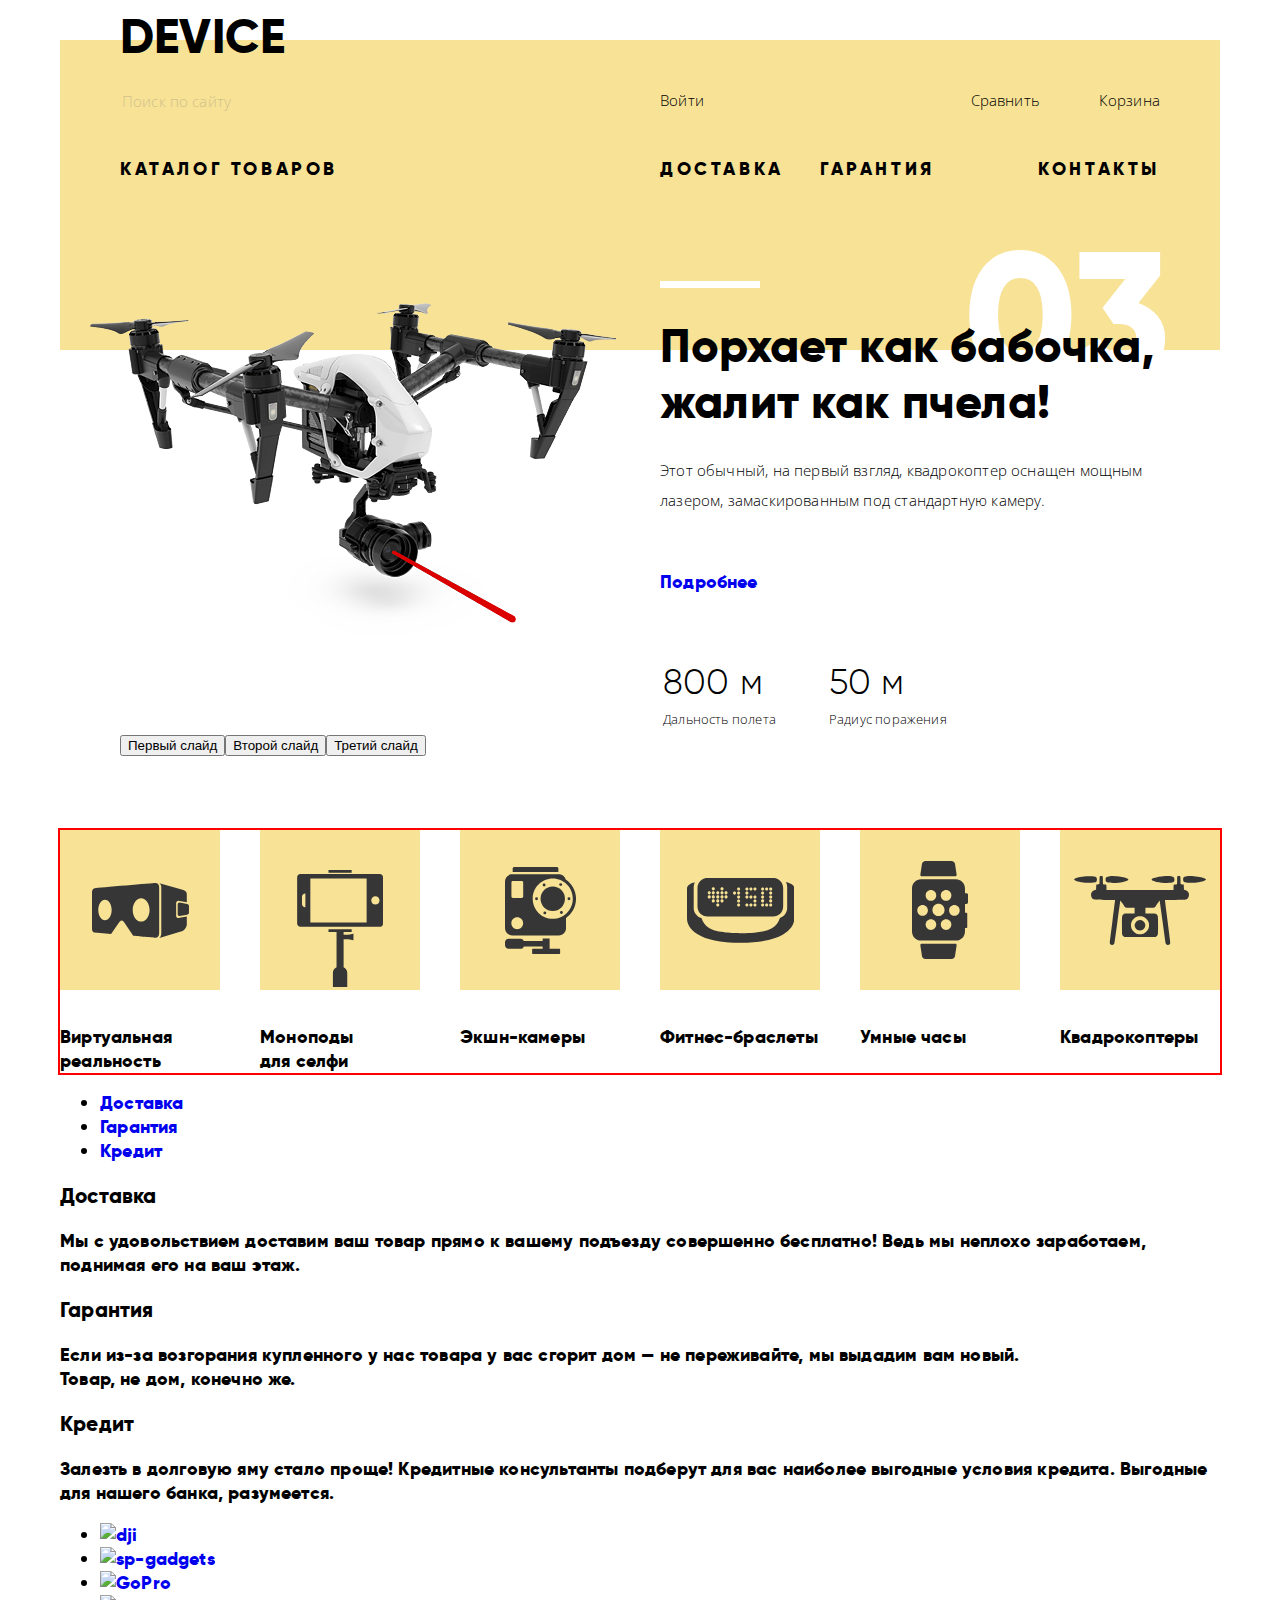
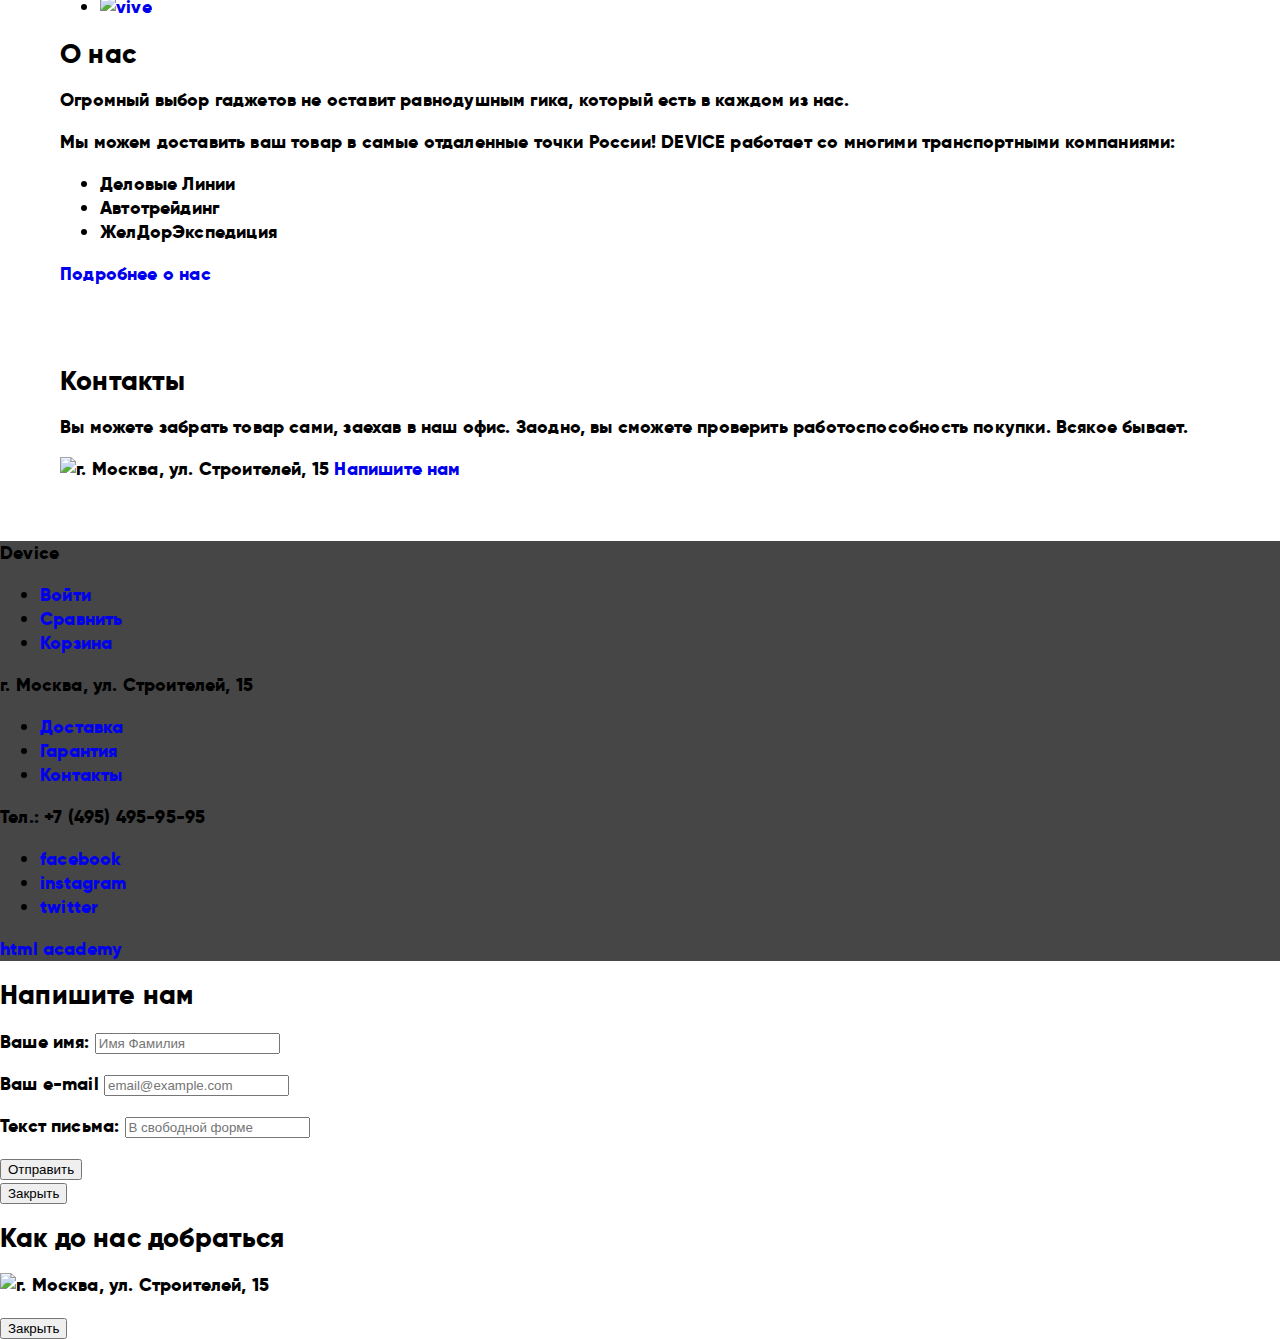
==== index.html @ e44de03e "add css for catalog" ====
<!DOCTYPE html>
<html lang="ru">
    <head>
        <meta charset="utf-8">
        <title>Device</title>
        <link href="https://fonts.googleapis.com/css?family=Open+Sans:300,400&display=swap&subset=cyrillic" rel="stylesheet">
        <link rel="stylesheet" href="styles/normalize.css">
        <link rel="stylesheet" href="styles/style.css">
    </head>
    <body>
        <header class="main-header">
            <div class="main-header__wrapper container">
                <nav class="main-navigation">
                    <a class="main-header-logo">Device</a>
                    <div class="user-tools">
                        <div class="user-tools__box" >
                            <form class="user-tools__form" action="https://echo.htmlacademy.ru" method="POST">
                                <label class="visually-hidden" for="user-seach">Поиск по сайту</label>
                                <input type="seach" name="seach" id="user-seach" placeholder="Поиск по сайту">
                                <button class="user-tools__button" type="submit">Найти</button>
                            </form>
                        </div>
                        <ul class="user-navigation">
                            <li class="user-navigation__login">
                                <a class="login-link" href="login.html">Войти</a>
                            </li>
                        </ul>
                        <span class="user-tools__link">
                            <a class="user-tools__compare" href="compare.html">Сравнить</a>
                        </span>
                        <span class="user-tools__link">
                            <a class="user-tools__cart" href="cart.html">Корзина</a>
                        </span>
                    </div>
                    <ul class="site-navigation">
                        <li class="link-hover-popup-open">
                            <p class="site-navigation__wrapper">
                                <a href="catalog.html">Каталог товаров</a>
                            </p>
                            <div class="catalog-list-popup">
                                <p class="catalog-list-popup__box catalog-list-popup__first-box">
                                    <a class="catalog-list-popup__catalog-item" href="#">Виртуальная реальность</a>
                                    <a class="catalog-list-popup__catalog-item" href="inner-page.html">Моноподы для селфи</a>
                                    <a class="catalog-list-popup__catalog-item" href="#">Экшн-камеры</a>
                                </p>
                                <p class="catalog-list-popup__box catalog-list-popup__second-box">
                                    <a href="#">Фитнес-браслеты</a>
                                    <a class="catalog-list-popup__catalog-item" href="#">Умные часы</a>
                                </p>
                                <p class="catalog-list-popup__box catalog-list-popup__third-box">
                                    <a class="catalog-list-popup__catalog-item" href="#">Квадрокоптеры</a>
                                </p>
                            </div>
                        </li>
                        <li class="site-navigation__item site-navigation__delivery">
                            <a href="#service-delivery">Доставка</a>
                        </li>
                        <li class="site-navigation__item site-navigation__warranty">
                            <a href="#service-warranty">Гарантия</a>
                        </li>
                        <li class="site-navigation__item site-navigation__contacts">
                            <a href="#contacts">Контакты</a>
                        </li>
                    </ul>
                </nav>
            </div>
        </header>
        <main class="container main-index">
            <h1 class="visually-hidden">Девайс</h1>
                <section class="popular-items">
                    <h2 class="visually-hidden">Популярные товары</h2>
                    <ol class="popular-items-list">
                        <li class="popular-item">
                            <h3 class="visually-hidden">Селфи-палка</h3>
                            <div class="popular-item-column">
                                <p class="popular-item-image-box popular-item-selfie">
                                    <img class="popular-item-image" src="images/slider-1.png" width="384" height="486" alt="Селфи-палка длиной 8 м и весом 5 кг">
                                </p>
                                <div class="popular-item-details">
                                    <span class="popular-item-number">01</span>
                                    <p class="popular-item-slogan">Делай селфи, <br>
                                        как Бен Стиллер!</p>
                                    <p class="popular-item-promo">Самая длинная палка для селфи доступна в нашем магазине. <br>
                                        Восемь (Восемь, Карл!) метров длиной и весом всего 5 килограмм.</p>
                                    <a class="button more-details" href="#">Подробнее</a>
                                    <table class="popular-item-characteristics-list selfie-characteristics">
                                        <tr class="value">
                                            <td>8,5 м</td>
                                            <td>5 кг</td>
                                            <td>Карбон</td>
                                        </tr>
                                        <tr class="properties">
                                            <td>Длина палки</td>
                                            <td>Вес палки</td>
                                            <td>Материал</td>
                                        </tr>
                                    </table>
                                </div>
                            </div>
                        </li>
                        <li class="popular-item">
                            <h3 class="visually-hidden">Фитнес-браслет</h3>
                            <div class="popular-item-column">
                                <p class="popular-item-image-box popular-item-fitness-bracelet">
                                    <img class="popular-item-image" src="images/slider-2.png" width="345" height="485" alt="Фитнес-браслет">
                                </p>
                                <div class="popular-item-details">
                                    <span class="popular-item-number number-two">02</span>
                                    <p class="popular-item-slogan">Худеем <br>
                                        правильно!</p>
                                    <p class="popular-item-promo">Мотивирующие фитнес-браслеты помогут найти в себе силы не пропускать занятия и соблюдать диету.</p>
                                    <a class="button more-details" href="#">Подробнее</a>
                                    <table class="popular-item-characteristics-list fitness-bracelet-characteristics">
                                        <tr class="value">
                                            <td>48 часов</td>
                                        </tr>
                                        <tr class="properties">
                                            <td>Без подзарядки</td>
                                        </tr>
                                    </table>
                                </div>
                            </div>
                        </li>
                        <li class="popular-item">
                            <h3 class="visually-hidden">Квадрокоптер</h3>
                            <div class="popular-item-column popular-item-column-quadrocopter">
                                <p class="popular-item-image-box popular-item-quadrocopter">
                                    <img class="popular-item-image" src="images/slider-3.png" width="526" height="334" alt="Квадрокоптер с лазером">
                                </p>
                                <div class="popular-item-details">
                                    <span class="popular-item-number number-three">03</span>
                                    <p class="popular-item-slogan">Порхает как бабочка, жалит как пчела!</p>
                                    <p class="popular-item-promo">Этот обычный, на первый взгляд, квадрокоптер оснащен мощным лазером, замаскированным под стандартную камеру.</p>
                                    <a class="button more-details" href="#">Подробнее</a>
                                    <table class="popular-item-characteristics-list quadrocopter-characteristics">
                                        <tr class="value">
                                            <td>800 м</td>
                                            <td>50 м</td>
                                        </tr>
                                        <tr class="properties">
                                            <td>Дальность полета</td>
                                            <td>Радиус поражения</td>
                                        </tr>
                                    </table>
                                </div>
                            </div>
                        </li>
                    </ol>
                    <ul class="slides-switches">
                        <li class="slide-radio">
                            <button class="slide-button">Первый слайд</button>
                        </li>
                        <li class="slide-radio">
                            <button class="slide-button">Второй слайд</button>
                        </li>
                        <li class="slide-radio">
                            <button class="slide-button">Третий слайд</button>
                        </li>
                    </ul>
                </div>
            </section>
            <section class="catalog">
                <h2 class="visually-hidden">Каталог товаров</h2>
                <ul class="catalog-list">
                    <li class="catalog-item">
                        <a class="virtual-reality" href="#">Виртуальная реальность</a>
                    </li>
                    <li class="catalog-item">
                        <a class="monopod" href="inner-page.html">Моноподы <br>
                            для селфи</a>
                    </li>
                    <li class="catalog-item">
                        <a class="action-camera" href="#">Экшн-камеры</a>
                    </li>
                    <li class="catalog-item">
                        <a class="fitness-bracelet" href="#">Фитнес-браслеты</a>
                    </li>
                    <li class="catalog-item">
                        <a class="smart-watch" href="#">Умные часы</a>
                    </li>
                    <li class="catalog-item">
                        <a class="quadrocopter" href="#">Квадрокоптеры</a>
                    </li>
                </ul>
            </section>
            <section class="services">
                <h2 class="visually-hidden">Сервисы</h2>
                <ul class="services-list">
                    <li class="service-item">
                        <a class="button services-button" href="#service-delivery">Доставка</a>
                    </li>
                    <li class="service-item">
                        <a class="button services-button" href="#service-warranty">Гарантия</a>
                    </li>
                    <li class="service-item">
                        <a class="button services-button" href="#service-credit">Кредит</a>
                    </li>
                </ul>
                <section class="delivery" id="service-delivery">
                    <h3 class="delivery-title">Доставка</h3>
                    <p class="delivery-text">Мы с удовольствием доставим ваш товар прямо к вашему подъезду совершенно бесплатно! Ведь мы неплохо заработаем, поднимая его на ваш этаж.</p>
                </section>
                <section class="warranty" id="service-warranty">
                    <h3 class="warranty-title">Гарантия</h3>
                    <p class="warranty-text">Если из-за возгорания купленного у нас товара у вас сгорит дом — не переживайте, мы выдадим вам новый. <br> 
                        Товар, не дом, конечно же.</p>
                </section>
                <section class="credit" id="service-credit">
                    <h3 class="credit-title">Кредит</h3>
                    <p class="credit-text">Залезть в долговую яму стало проще! Кредитные консультанты подберут для вас наиболее выгодные условия кредита. Выгодные для нашего банка, разумеется.</p>
                </section>
            </section>
            <section class="companies-logos">
                <h2 class="visually-hidden">Производители</h2>
                <ul class="companies-logos-list">
                    <li class="companie-logo-item">
                        <a href="#">
                            <img class="dji" src="" width="" height="" alt="dji">
                        </a>
                    </li>
                    <li class="companie-logo-item">
                        <a href="#">
                            <img class="sp-gadgets" src="" width="" height="" alt="sp-gadgets">
                        </a>
                    </li>
                    <li class="companie-logo-item">
                        <a href="#">
                            <img class="GoPro" src="" width="" height="" alt="GoPro">
                        </a>
                    </li>
                    <li class="companie-logo-item">
                        <a href="#">
                            <img class="vive" src="" width="" height="" alt="vive">
                        </a>
                    </li>
                </ul>
            </section>
            <div class="index-columns">
                <section class="about-us">
                    <h2 class="about-us__title">О нас</h2>
                    <p class="about-us__text">Огромный выбор гаджетов не оставит равнодушным гика, который есть в каждом из нас.</p>
                    <p class="about-us__text">Мы можем доставить ваш товар в самые отдаленные точки России! DEVICE работает со многими транспортными компаниями:</p>
                    <ul class="about-us__transport-companies-list">
                        <li class="about-us__transport-companie-item">Деловые Линии</li>
                        <li class="about-us__transport-companie-item">Автотрейдинг</li>
                        <li class="about-us__transport-companie-item">ЖелДорЭкспедиция</li>
                    </ul>
                    <a class="button more-details" href="#">Подробнее о нас</a>
                </section>
                <section class="contacts" id="contacts">
                    <h2 class="contacts__title">Контакты</h2>
                    <p class="contacts__text">Вы можете забрать товар сами, заехав в наш офис. Заодно, вы сможете проверить работоспособность покупки. Всякое бывает.</p>
                    <img class="contacts__map" src="" width="" height="" alt="г. Москва, ул. Строителей, 15">
                    <a class="button more-details" href="#write-us">Напишите нам</a>
                </section>
            </div>
        </main>
        <footer class="main-footer">
            <div class="footer-top">
                <span class="footer-logo">Device</span>
                <ul class="footer-user-menu">
                    <li><a href="login.html">Войти</a></li>
                    <li><a href="compare.html">Сравнить</a></li>
                    <li><a href="cart.html">Корзина</a></li>
                </ul>
            </div>
            <div class="footer-middle">
                <p class="footer-address">г. Москва, ул. Строителей, 15</p>
                <ul class="footer-site-menu">
                    <li><a href="#service-delivery">Доставка</a></li>
                    <li><a href="#service-warranty">Гарантия</a></li>
                    <li><a href="#contacts">Контакты</a></li>
                </ul>
                <p class="phone">Тел.: +7 (495) 495-95-95</p>
            </div>
            <div class="footer-bottom">
                <ul class="social-buttons">
                    <li><a href="#" class="social-button-facebook">facebook</a></li>
                    <li><a href="#" class="social-button-instagram">instagram</a></li>
                    <li><a href="#" class="social-button-twitter">twitter</a></li>
                </ul>
                <p class="copyright">
                    <a href="https://htmlacademy.ru"><span class="icon">html academy</span></a>
                </p>
            </div>
        </footer>
        <section class="modal modal-write-us" id="write-us">
                <h2 class="visuall-hidden">Напишите нам</h2>
                <form class="write-us-form" action="https://echo.htmlacademy.ru" method="POST">
                    <p class="write-us-item">
                        <label for="user-name">Ваше имя:</label>
                        <input class="name" type="text" name="user-name" id="user-name" value="" placeholder="Имя Фамилия">
                    </p>
                    <p class="write-us-item">
                        <label for="user-email">Ваш e-mail</label>
                        <input class="email" type="email" name="user-email" id="user-email" value="" placeholder="email@example.com">
                    </p>
                    <p class="write-us-item">
                        <label for="user-text">Текст письма:</label>
                        <input class="text" type="text" name="user-text" id="user-text" value="" placeholder="В свободной форме">
                    </p>
                    <button class="button" type="submit">Отправить</button>
                </form>
                <button class="modal-close" type="button">Закрыть</button>
            </section>
            <section class="modal modal-map ">
                <h2 class="visuall-hidden">Как до нас добраться</h2>
                <p>
                    <img src="" width="" height="" alt="г. Москва, ул. Строителей, 15">
                </p>
                <button class="modal-close" type="button">Закрыть</button>
            </section>
    </body>
</html>
---- styles/style.css ----
@font-face {
    font-family: 'gilroyextrabold';
    src:
    url('../fonts/gilroy-extrabold-webfont.woff2') format('woff2');
    font-weight: normal;
    font-style: normal;
}

@font-face {
    font-family: 'gilroylight';
    src:
    url('../fonts/gilroy-light-webfont.woff2') format('woff2');
    font-weight: normal;
    font-style: normal;
}

*,
*::before,
*::after {
    box-sizing: inherit;
}

html {
    box-sizing: border-box;
}

html,
body {
    margin: 0;
    padding: 0;

    font-family: "gilroyextrabold", Arial, sans-serif;
    font-size: 18px;
    line-height: 24px;
    font-weight: normal;
    color: #000000;
    letter-spacing: 0.01em;

    background-color: #ffffff;
}

a {
    text-decoration: none;
}

.visually-hidden:not(:focus):not(:active),
input[type="checkbox"].visually-hidden {
    position: absolute;

    width: 1px;
    height: 1px;
    margin: -1px;
    border: 0;
    padding: 0;

    white-space: nowrap;
    clip-path: inset(100%);
    clip: rect(0 0 0 0);
    overflow: hidden;
}
.main-header {
    padding-top: 40px;
    margin-bottom: 480px;
}

.container {
    width: 1200px;
    margin: 0 auto;
    padding: 0 20px;
}

.main-navigation {
    position: relative;

    min-height: 310px;
    padding: 45px 60px 35px;
    color: #000000;

    background-color: #f7e296;
}

.main-header-logo {
    position: absolute;
    top: -27px;
    left: 60px;

    font-size: 48px;
    line-height: 48px;
    text-transform: uppercase;
}

.user-tools {
    display: flex;
    flex-wrap: wrap;
    margin-bottom: 40px;

    font-size: 15px;
    line-height: 30px;
    font-family: "Open Sans", Arial, sans-serif;
    font-weight: 300;
}

.user-tools__box {
    flex-shrink: 0;
    width: 440px;
    margin-right: 100px;
}

.user-tools__link {
    width: 100px;
    margin-left: 20px;

    text-align: right;
}

.user-navigation {
    width: 260px;
    margin: 0;
    margin-right: 20px;
    padding: 0;
    margin-right: auto;
}

.site-navigation {
    display: flex;
    flex-wrap: wrap;
    margin: 0;
    padding: 0;

    letter-spacing: 0.2em;
    text-transform: uppercase;
}

.link-hover-popup-open {
    margin-right: auto;
}

.link-hover-popup-open:hover .catalog-list-popup {
    display: flex;
}

.site-navigation__wrapper {
    width: 300px;
    margin: 0;
    padding: 0;
}

.site-navigation__item {
    width: 140px;
}

.site-navigation__delivery {
    margin-right: 20px;
}

.site-navigation__warranty {
    margin-right: 60px;
}

.site-navigation__contacts {
    text-align: right;
}

.catalog-list-popup {
    position: absolute;
    z-index: 1000;
    
    display: none;
    width: 640px;
    padding-top: 25px;
    flex-direction: row;
    flex-wrap: wrap;
    
    font-family: "Open Sans", Arial, sans-serif;
    font-size: 15px;
    line-height: 36px;
    font-weight: 300;
    color: #000000;
    letter-spacing: 0.01em;
    text-transform: none;
}

.catalog-list-popup__box {
    display: flex;
    margin: 0;
    padding: 0;
    width: 180px;
    margin-right: 20px;
    flex-direction: column;
    
}

.catalog-list-popup__first-box {
    width: 220px;
}

.user-navigation,
.site-navigation,
.catalog-list-popup {
    list-style: none;
}

.user-tools__cart,
.user-tools__compare,
.user-navigation a,
.site-navigation a,
.catalog-list-popup a,
.main-header-logo {
    color: #000000;
}

.user-tools__cart:hover,
.user-tools__cart:focus,
.user-tools__compare:hover,
.user-tools__compare:focus,
.user-navigation a:hover,
.user-navigation a:focus,
.site-navigation a:hover,
.site-navigation a:focus,
.catalog-list-popup a:hover,
.catalog-list-popup a:focus,
.main-header-logo[href="index.html"]:hover,
.main-header-logo[href="index.html"]:focus {
    color: rgba(0, 0, 0, 0.6);
}

.user-tools__cart:active,
.user-tools__compare:active,
.user-navigation a:active,
.site-navigation a:active,
.catalog-list-popup a:active,
.main-header-logo[href="index.html"]:active {
    color: rgba(0, 0, 0, 0.3);
}
.user-tools__form input[type="seach"] {
    border: none;

    font-family: "Open Sans", Arial, sans-serif;
    font-size: 15px;
    line-height: 30px;
    font-weight: 300;
    color: #000000;
    letter-spacing: 0.01em;

    background-color: transparent;

    opacity: 0.3;
}

.user-tools__form input[type="seach"]:hover {
    opacity: 0.6;
}

.user-tools__form input[type="seach"]:focus,
.user-tools__form input[type="seach"]:active {
    border-bottom: 2px solid #000000;

    outline: none;

    opacity: 1;
}

.user-tools__button {
    display: none;

    padding: 15px 20px;
    border: 2px solid #000000;
    box-sizing: border-box;

    font-family: "Open Sans", Arial, sans-serif;
    font-size: 15px;
    line-height: 15px;
    font-weight: 300;
    letter-spacing: 0.01em;

    background-color: transparent;
}

.user-tools__button:hover,
.user-tools__button:focus {
    color: #ffffff;

    background-color: #000000;
}

.user-tools__button:active {
    color: rgba(255, 255, 255, 0.3);
    
    background-color: #000000;
}

.main-index {
    position: relative;
}

.popular-items {
    position: absolute;
    top: -584px;
    left: 80px;
    
}




.popular-item:first-child {
    display: none;
}

.popular-item:nth-child(2) {
    display: none;
}

.popular-item:nth-child(3) {
    display: block;

}




.popular-item-column {
    display: flex;
    justify-content: space-between;
    width: 1040px;
    margin: 0 auto;
}

.popular-items-list {
    margin: 0;
    padding: 0; 
    list-style: none;
}

.popular-item-selfie{
    width: 384px;
    height: 486px;
    margin: 0;
    margin-left: 30px;
    padding: 0;
}

.popular-item-fitness-bracelet {
    width: 345px;
    height: 485px;
    margin: 0;
    margin-left: 56px;
    padding: 0;
}

.popular-item-quadrocopter {
    width: 526px;
    height: 334px;
    margin: 0;
    margin-top: 57px;
    margin-left: -30px;
    padding: 0;
}

.popular-item-details {
    position: relative;
    width: 500px;
    padding-top: 72px;
}

.popular-item-details::before {
    content: "";

    position: absolute;
    top: 35px;
    left: 0;

    width: 100px;
    height: 7px;
    
    background-color: #ffffff;
}

.popular-item-number {
    position: absolute;
    z-index: 10;
    top: -20px;
    right: -15px;

    font-size: 179px;
    line-height: 179px;
    color: #ffffff;
}

.number-two {
    right: -12px;
}

.number-three {
    right: -10px;
}

.popular-item-slogan {
    position: relative;
    z-index: 100;

    margin: 0;
    margin-bottom: 25px;
    padding: 0;

    font-size: 47px;
    line-height: 56px;
}

.popular-item-promo {
    margin: 0;
    margin-bottom: 55px;
    padding: 0;

    font-family: "Open Sans", Arial, sans-serif;
    font-size: 15px;
    line-height: 30px;
    font-weight: 300;
}

.more-details {
    display: inline-block;
    margin-bottom: 60px;
}

.popular-item-characteristics-list .value{
    font-family: "gilroylight", Arial, sans-serif;
    font-size: 36px;
    line-height: 48px;
    font-weight: normal;
}

.selfie-characteristics td:not(:last-child) {
    padding-right: 80px;
}

.quadrocopter-characteristics td:not(:last-child) {
    padding-right: 50px;
}

.popular-item-characteristics-list .properties{
    font-family: "Open Sans", Arial, sans-serif;
    font-size: 13px;
    line-height: 20px;
    font-weight: 300;
}

.slides-switches {
    display: flex;

    margin: 0;
    padding: 0; 

    list-style: none;
}

.catalog {
    outline: 2px solid red;
}

.catalog-list {
    display: flex;
    flex-wrap: wrap;
    justify-content: space-between;

    margin: 0;
    padding: 0; 

    list-style: none;
}

.catalog-item a {
    display: inline-block;
    width: 160px;
    
    color: #000000;
}

.catalog-item:hover a::before {
    background-color: #f0c52e;
}

.catalog-item a::before {
    content: "";
    display: block;

    width: 160px;
    height: 160px;
    margin-bottom: 35px;

    background-color: #f7e296;
    background-repeat: no-repeat;
    background-position: center;
}

.catalog-item a:hover ::before {
    background-color: #f0c52e;
}

.virtual-reality::before {
    background-image: url("../images/popular-1.svg");
}

.catalog-item .monopod::before {
    background-image: url("../images/popular-2.svg");
    background-position: 50% 40px;
}

.action-camera::before {
    background-image: url("../images/popular-3.svg");
}

.fitness-bracelet::before {
    background-image: url("../images/popular-4.svg");
}

.smart-watch::before {
    background-image: url("../images/popular-5.svg");
}

.quadrocopter::before {
    background-image: url("../images/popular-6.svg");
}

.main-footer {
    background-color: #464646;
}
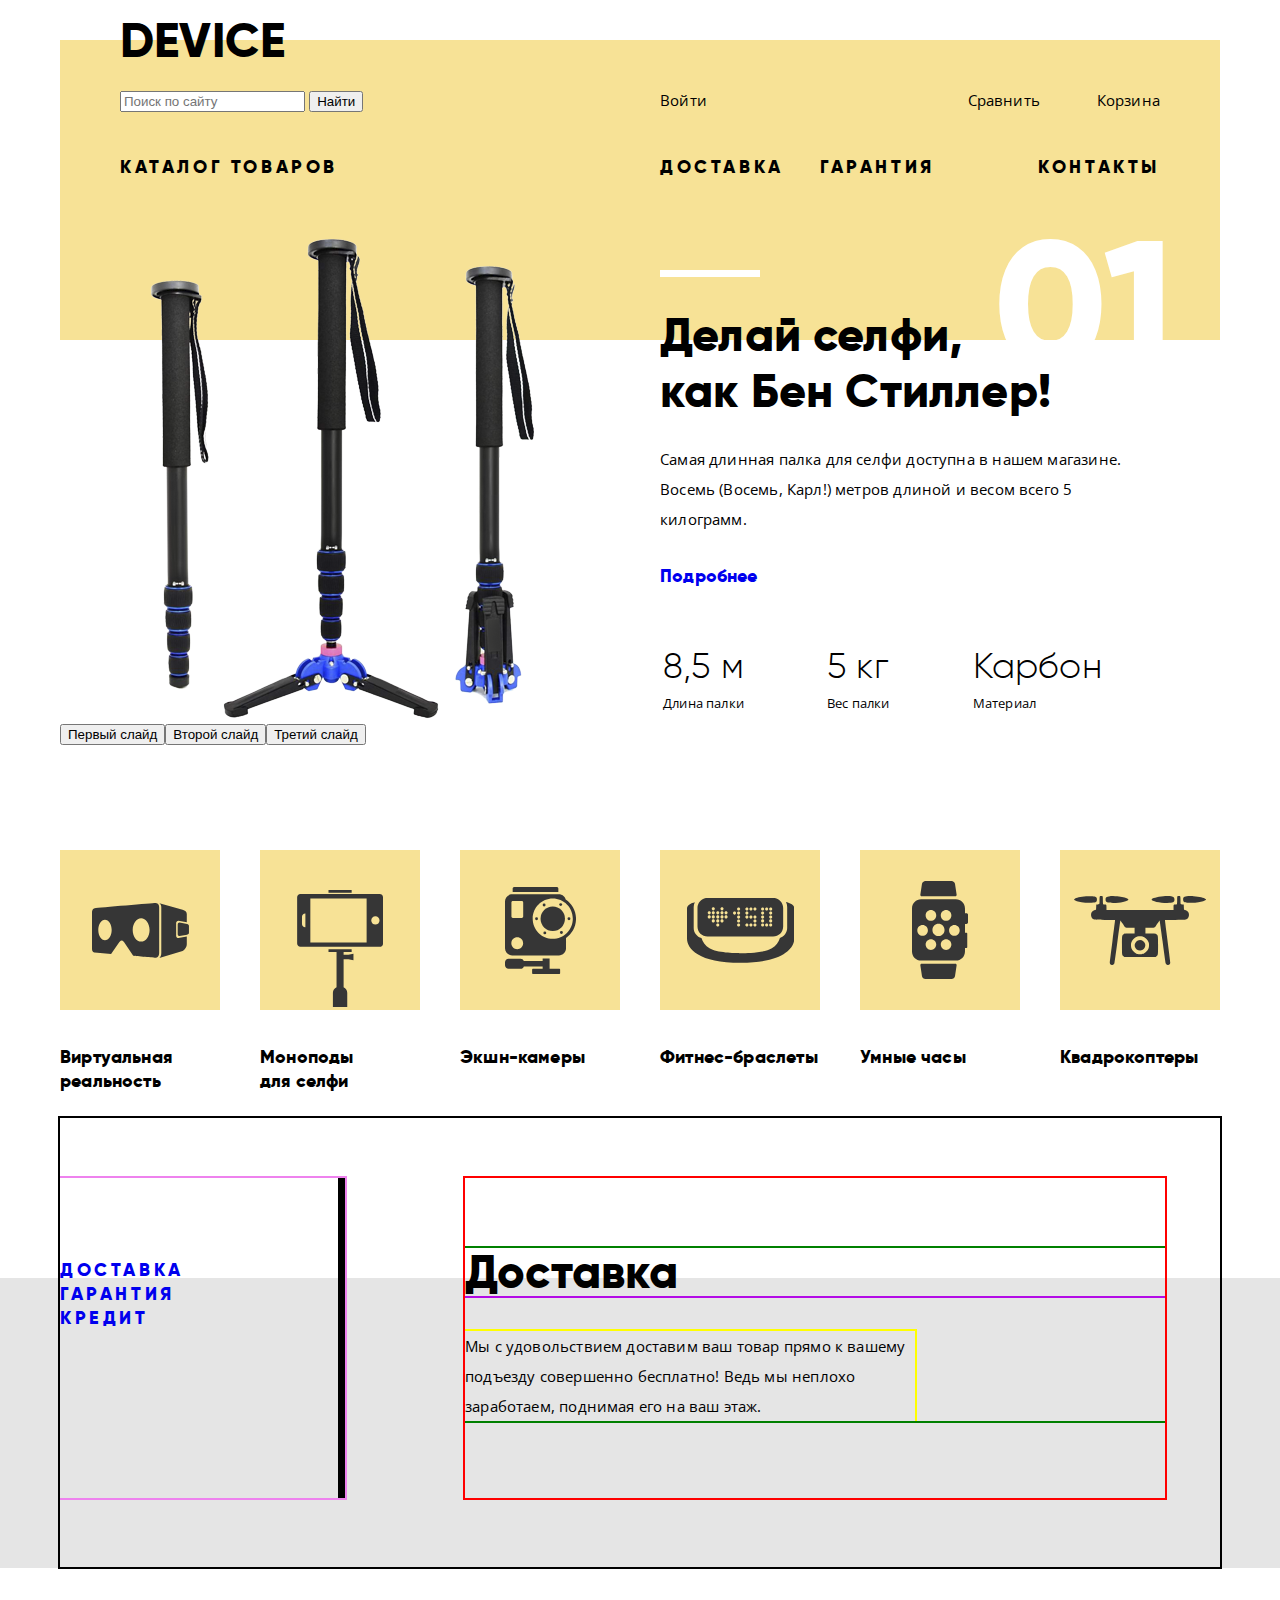
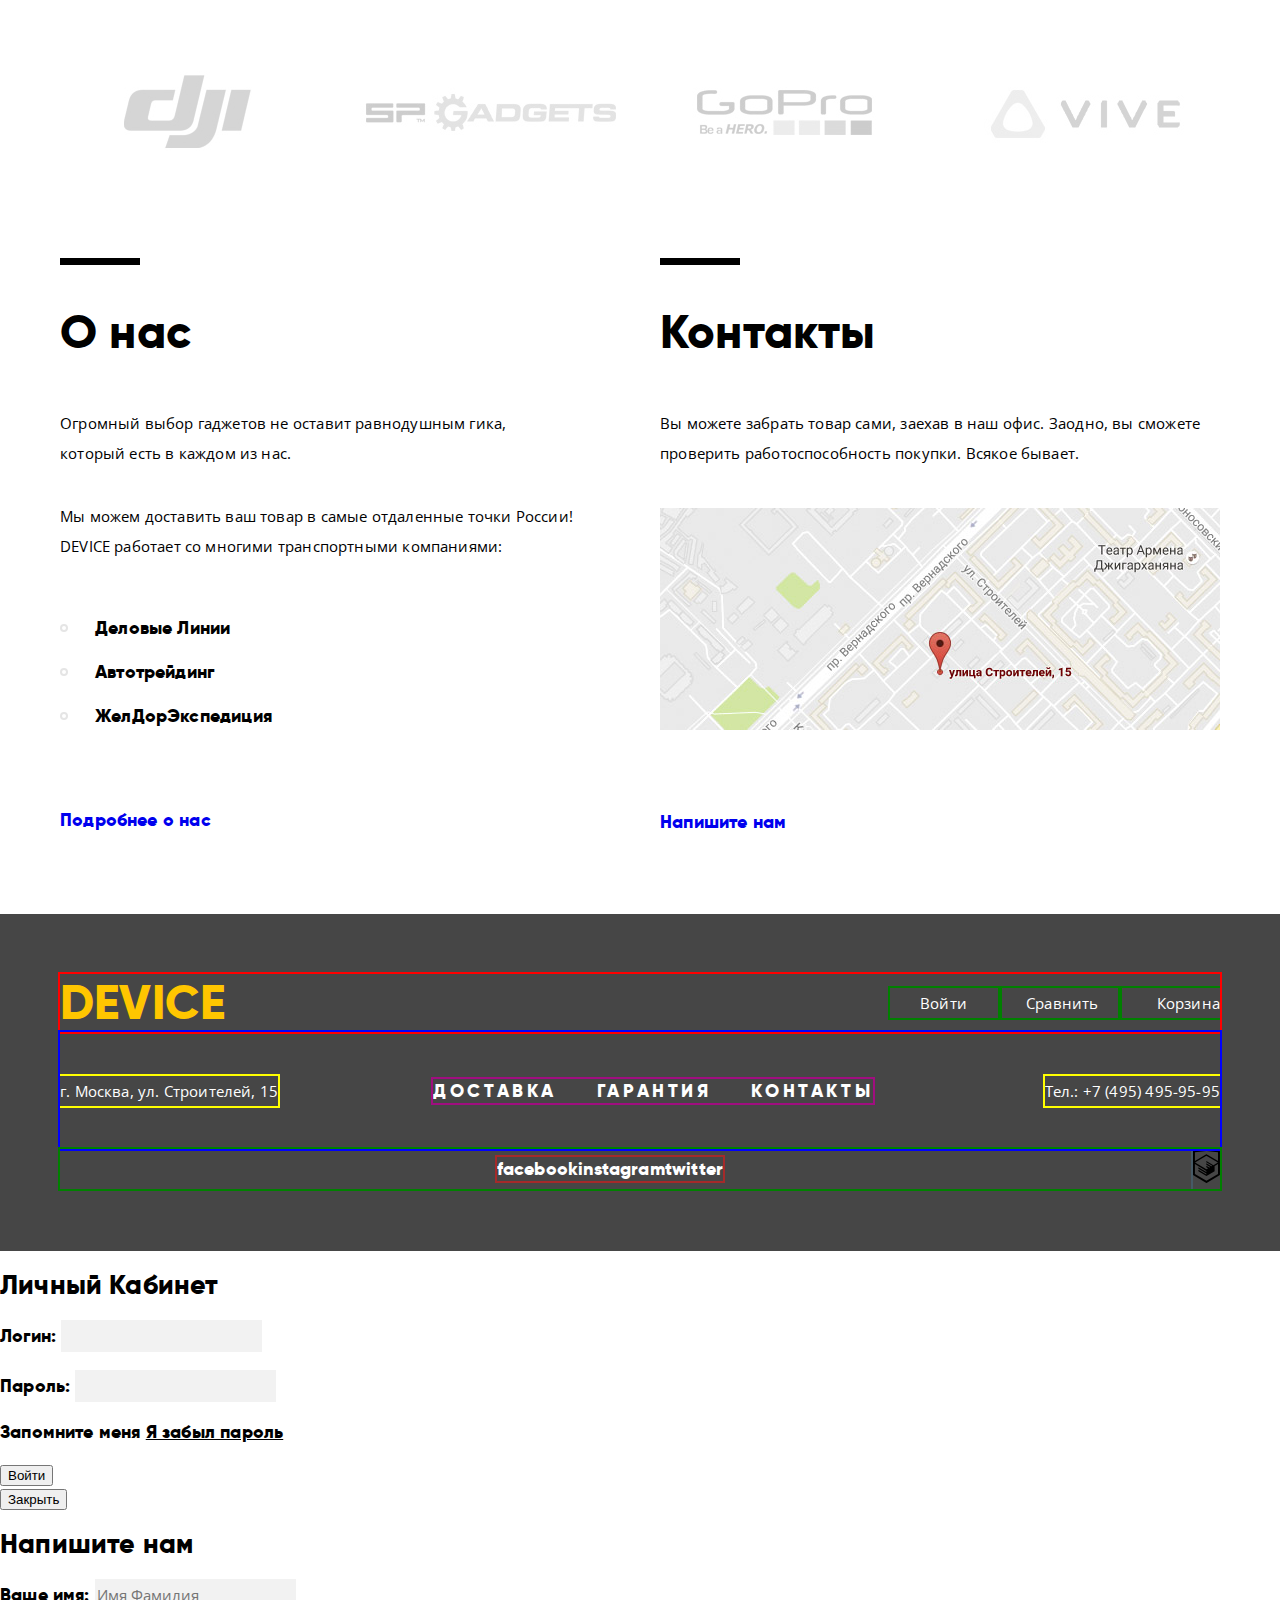
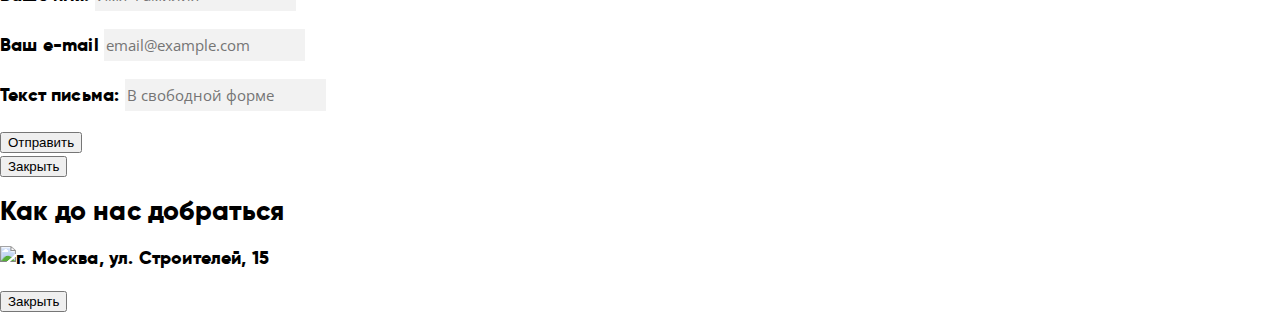
==== commit d21162ef: "Уже не помню,  что переделывал" ====
--- a/index.html
+++ b/index.html
@@ -9,65 +9,68 @@
     </head>
     <body>
         <header class="main-header">
-            <div class="main-header__wrapper container">
-                <nav class="main-navigation">
+            <div class=" container">
+                <div class="main-header-wrapper">
                     <a class="main-header-logo">Device</a>
                     <div class="user-tools">
-                        <div class="user-tools__box" >
-                            <form class="user-tools__form" action="https://echo.htmlacademy.ru" method="POST">
+                        <div class="user-tools-item user-tools-box" >
+                            <form class="user-tools-form" action="https://echo.htmlacademy.ru" method="POST">
                                 <label class="visually-hidden" for="user-seach">Поиск по сайту</label>
-                                <input type="seach" name="seach" id="user-seach" placeholder="Поиск по сайту">
-                                <button class="user-tools__button" type="submit">Найти</button>
+                                <input class="user-tools-seach" type="seach" name="seach" id="user-seach" placeholder="Поиск по сайту">
+                                <button class="user-tools-submit" type="submit">Найти</button>
                             </form>
                         </div>
-                        <ul class="user-navigation">
-                            <li class="user-navigation__login">
+                        <ul class="user-tools-item user-menu">
+                            <li class="user-menu-item user-menu-name">
+                                <a class="name-link" href="profile.html">Светлана Дурова</a>
+                            </li>
+                            <li class="user-menu-item user-menu-logout">
+                                <a class="logout-link" href="logout.html">Выйти</a>
+                            </li>
+                            <li class="user-menu-item user-menu-login">
                                 <a class="login-link" href="login.html">Войти</a>
                             </li>
                         </ul>
-                        <span class="user-tools__link">
-                            <a class="user-tools__compare" href="compare.html">Сравнить</a>
-                        </span>
-                        <span class="user-tools__link">
-                            <a class="user-tools__cart" href="cart.html">Корзина</a>
-                        </span>
+                        <a class="user-tools-item user-tools-compare" href="compare.html">Сравнить</a>
+                        <a class="user-tools-item user-tools-cart" href="cart.html">Корзина</a>
                     </div>
-                    <ul class="site-navigation">
-                        <li class="link-hover-popup-open">
-                            <p class="site-navigation__wrapper">
+                    <nav class="main-navigation">
+                        <ul class="site-navigation">
+                            <li class="site-navigation__item site-navigation__catalog">
                                 <a href="catalog.html">Каталог товаров</a>
-                            </p>
-                            <div class="catalog-list-popup">
-                                <p class="catalog-list-popup__box catalog-list-popup__first-box">
-                                    <a class="catalog-list-popup__catalog-item" href="#">Виртуальная реальность</a>
-                                    <a class="catalog-list-popup__catalog-item" href="inner-page.html">Моноподы для селфи</a>
-                                    <a class="catalog-list-popup__catalog-item" href="#">Экшн-камеры</a>
-                                </p>
-                                <p class="catalog-list-popup__box catalog-list-popup__second-box">
-                                    <a href="#">Фитнес-браслеты</a>
-                                    <a class="catalog-list-popup__catalog-item" href="#">Умные часы</a>
-                                </p>
-                                <p class="catalog-list-popup__box catalog-list-popup__third-box">
-                                    <a class="catalog-list-popup__catalog-item" href="#">Квадрокоптеры</a>
-                                </p>
-                            </div>
-                        </li>
-                        <li class="site-navigation__item site-navigation__delivery">
-                            <a href="#service-delivery">Доставка</a>
-                        </li>
-                        <li class="site-navigation__item site-navigation__warranty">
-                            <a href="#service-warranty">Гарантия</a>
-                        </li>
-                        <li class="site-navigation__item site-navigation__contacts">
-                            <a href="#contacts">Контакты</a>
-                        </li>
-                    </ul>
-                </nav>
+                                <div class="site-navigation__catalog-list">
+                                    <p class="site-navigation__catalog-box">
+                                        <a class="site-navigation__catalog-item" href="#">Виртуальная реальность</a>
+                                        <a class="site-navigation__catalog-item" href="inner-page.html">Моноподы для селфи</a>
+                                        <a class="site-navigation__catalog-item" href="#">Экшн-камеры</a>
+                                    </p>
+                                    <p class="site-navigation__catalog-box">
+                                        <a class="site-navigation__catalog-item"href="#">Фитнес-браслеты</a>
+                                        <a class="site-navigation__catalog-item" href="#">Умные часы</a>
+                                    </p>
+                                    <p class="site-navigation__catalog-box">
+                                        <a class="site-navigation__catalog-item" href="#">Квадрокоптеры</a>
+                                    </p>
+                                </div>
+                            </li>
+                            <li class="site-navigation__item site-navigation__delivery">
+                                <a href="#service-delivery">Доставка</a>
+                            </li>
+                            <li class="site-navigation__item site-navigation__warranty">
+                                <a href="#service-warranty">Гарантия</a>
+                            </li>
+                            <li class="site-navigation__item site-navigation__contacts">
+                                <a href="#contacts">Контакты</a>
+                            </li>
+                        </ul>
+                    </nav>
+                </div>
             </div>
         </header>
-        <main class="container main-index">
+        <main class="main-index">
             <h1 class="visually-hidden">Девайс</h1>
-                <section class="popular-items">
+            <section class="popular-items">
+                <div class="container">
                     <h2 class="visually-hidden">Популярные товары</h2>
                     <ol class="popular-items-list">
                         <li class="popular-item">
@@ -160,86 +163,96 @@
                 </div>
             </section>
             <section class="catalog">
-                <h2 class="visually-hidden">Каталог товаров</h2>
-                <ul class="catalog-list">
-                    <li class="catalog-item">
-                        <a class="virtual-reality" href="#">Виртуальная реальность</a>
-                    </li>
-                    <li class="catalog-item">
-                        <a class="monopod" href="inner-page.html">Моноподы <br>
-                            для селфи</a>
-                    </li>
-                    <li class="catalog-item">
-                        <a class="action-camera" href="#">Экшн-камеры</a>
-                    </li>
-                    <li class="catalog-item">
-                        <a class="fitness-bracelet" href="#">Фитнес-браслеты</a>
-                    </li>
-                    <li class="catalog-item">
-                        <a class="smart-watch" href="#">Умные часы</a>
-                    </li>
-                    <li class="catalog-item">
-                        <a class="quadrocopter" href="#">Квадрокоптеры</a>
-                    </li>
-                </ul>
+                <div class="container">
+                    <h2 class="visually-hidden">Каталог товаров</h2>
+                    <ul class="catalog-list">
+                        <li class="catalog-item">
+                            <a class="virtual-reality" href="#">Виртуальная реальность</a>
+                        </li>
+                        <li class="catalog-item">
+                            <a class="monopod" href="inner-page.html">Моноподы <br>
+                                для селфи</a>
+                        </li>
+                        <li class="catalog-item">
+                            <a class="action-camera" href="#">Экшн-камеры</a>
+                        </li>
+                        <li class="catalog-item">
+                            <a class="fitness-bracelet" href="#">Фитнес-браслеты</a>
+                        </li>
+                        <li class="catalog-item">
+                            <a class="smart-watch" href="#">Умные часы</a>
+                        </li>
+                        <li class="catalog-item">
+                            <a class="quadrocopter" href="#">Квадрокоптеры</a>
+                        </li>
+                    </ul>
+                </div>
             </section>
             <section class="services">
-                <h2 class="visually-hidden">Сервисы</h2>
-                <ul class="services-list">
-                    <li class="service-item">
-                        <a class="button services-button" href="#service-delivery">Доставка</a>
-                    </li>
-                    <li class="service-item">
-                        <a class="button services-button" href="#service-warranty">Гарантия</a>
-                    </li>
-                    <li class="service-item">
-                        <a class="button services-button" href="#service-credit">Кредит</a>
-                    </li>
-                </ul>
-                <section class="delivery" id="service-delivery">
-                    <h3 class="delivery-title">Доставка</h3>
-                    <p class="delivery-text">Мы с удовольствием доставим ваш товар прямо к вашему подъезду совершенно бесплатно! Ведь мы неплохо заработаем, поднимая его на ваш этаж.</p>
-                </section>
-                <section class="warranty" id="service-warranty">
-                    <h3 class="warranty-title">Гарантия</h3>
-                    <p class="warranty-text">Если из-за возгорания купленного у нас товара у вас сгорит дом — не переживайте, мы выдадим вам новый. <br> 
-                        Товар, не дом, конечно же.</p>
-                </section>
-                <section class="credit" id="service-credit">
-                    <h3 class="credit-title">Кредит</h3>
-                    <p class="credit-text">Залезть в долговую яму стало проще! Кредитные консультанты подберут для вас наиболее выгодные условия кредита. Выгодные для нашего банка, разумеется.</p>
-                </section>
+                <div class="container">
+                    <h2 class="visually-hidden">Сервисы</h2>
+                    <div class="services-column">
+                        <ul class="services-list">
+                            <li class="service-item">
+                                <a class="button services-button" href="#service-delivery">Доставка</a>
+                            </li>
+                            <li class="service-item">
+                                <a class="button services-button" href="#service-warranty">Гарантия</a>
+                            </li>
+                            <li class="service-item">
+                                <a class="button services-button" href="#service-credit">Кредит</a>
+                            </li>
+                        </ul>
+                        <div class="services-box">
+                            <section class="service delivery" id="service-delivery">
+                                <h3 class="delivery-title">Доставка</h3>
+                                <p class="delivery-text">Мы с удовольствием доставим ваш товар прямо к вашему подъезду совершенно бесплатно! Ведь мы неплохо заработаем, поднимая его на ваш этаж.</p>
+                            </section>
+                            <section class="service warranty" id="service-warranty">
+                                <h3 class="warranty-title">Гарантия</h3>
+                                <p class="warranty-text">Если из-за возгорания купленного у нас товара у вас сгорит дом — не переживайте, мы выдадим вам новый. <br> 
+                                    Товар, не дом, конечно же.</p>
+                            </section>
+                            <section class="service credit" id="service-credit">
+                                <h3 class="credit-title">Кредит</h3>
+                                <p class="credit-text">Залезть в долговую яму стало проще! Кредитные консультанты подберут для вас наиболее выгодные условия кредита. Выгодные для нашего банка, разумеется.</p>
+                            </section>
+                        </div>
+                    </div>
+                </div>
             </section>
             <section class="companies-logos">
-                <h2 class="visually-hidden">Производители</h2>
-                <ul class="companies-logos-list">
-                    <li class="companie-logo-item">
-                        <a href="#">
-                            <img class="dji" src="" width="" height="" alt="dji">
-                        </a>
-                    </li>
-                    <li class="companie-logo-item">
-                        <a href="#">
-                            <img class="sp-gadgets" src="" width="" height="" alt="sp-gadgets">
-                        </a>
-                    </li>
-                    <li class="companie-logo-item">
-                        <a href="#">
-                            <img class="GoPro" src="" width="" height="" alt="GoPro">
-                        </a>
-                    </li>
-                    <li class="companie-logo-item">
-                        <a href="#">
-                            <img class="vive" src="" width="" height="" alt="vive">
-                        </a>
-                    </li>
-                </ul>
+                <div class="container">
+                    <h2 class="visually-hidden">Производители</h2>
+                    <ul class="companies-logos-list">
+                        <li class="companie-logo-item">
+                            <a href="#">
+                                <img class="image dji" src="images/logo-1.jpg" width="260" height="100" alt="dji">
+                            </a>
+                        </li>
+                        <li class="companie-logo-item">
+                            <a href="#">
+                                <img class="image sp-gadgets" src="images/logo-2.jpg" width="260" height="100" alt="sp-gadgets">
+                            </a>
+                        </li>
+                        <li class="companie-logo-item">
+                            <a href="#">
+                                <img class="image GoPro" src="images/logo-3.jpg" width="260" height="100" alt="GoPro">
+                            </a>
+                        </li>
+                        <li class="companie-logo-item">
+                            <a href="#">
+                                <img class="image vive" src="images/logo-4.jpg" width="260" height="100" alt="vive">
+                            </a>
+                        </li>
+                    </ul>
+                </div>
             </section>
-            <div class="index-columns">
-                <section class="about-us">
-                    <h2 class="about-us__title">О нас</h2>
-                    <p class="about-us__text">Огромный выбор гаджетов не оставит равнодушным гика, который есть в каждом из нас.</p>
-                    <p class="about-us__text">Мы можем доставить ваш товар в самые отдаленные точки России! DEVICE работает со многими транспортными компаниями:</p>
+            <div class="index-columns container">
+                <section class="index-column about-us">
+                    <h2 class="index-column__title about-us__title">О нас</h2>
+                    <p class="index-column__text about-us__text">Огромный выбор гаджетов не оставит равнодушным гика, <br> который есть в каждом из нас.</p>
+                    <p class="index-column__text about-us__text">Мы можем доставить ваш товар в самые отдаленные точки России! DEVICE работает со многими транспортными компаниями:</p>
                     <ul class="about-us__transport-companies-list">
                         <li class="about-us__transport-companie-item">Деловые Линии</li>
                         <li class="about-us__transport-companie-item">Автотрейдинг</li>
@@ -247,68 +260,96 @@
                     </ul>
                     <a class="button more-details" href="#">Подробнее о нас</a>
                 </section>
-                <section class="contacts" id="contacts">
-                    <h2 class="contacts__title">Контакты</h2>
-                    <p class="contacts__text">Вы можете забрать товар сами, заехав в наш офис. Заодно, вы сможете проверить работоспособность покупки. Всякое бывает.</p>
-                    <img class="contacts__map" src="" width="" height="" alt="г. Москва, ул. Строителей, 15">
-                    <a class="button more-details" href="#write-us">Напишите нам</a>
+                <section class="index-column contacts" id="contacts">
+                    <h2 class="index-column__title contacts__title">Контакты</h2>
+                    <p class="index-column__text contacts__text">Вы можете забрать товар сами, заехав в наш офис. Заодно, вы сможете проверить работоспособность покупки. Всякое бывает.</p>
+                    <p class="index-column__image-box">
+                        <img class="contacts__map" src="images/map.jpg" width="560" height="222" alt="г. Москва, ул. Строителей, 15">
+                    </p>
+                    <a class="button write-us" href="#write-us">Напишите нам</a>
                 </section>
             </div>
         </main>
         <footer class="main-footer">
-            <div class="footer-top">
-                <span class="footer-logo">Device</span>
-                <ul class="footer-user-menu">
-                    <li><a href="login.html">Войти</a></li>
-                    <li><a href="compare.html">Сравнить</a></li>
-                    <li><a href="cart.html">Корзина</a></li>
-                </ul>
-            </div>
-            <div class="footer-middle">
-                <p class="footer-address">г. Москва, ул. Строителей, 15</p>
-                <ul class="footer-site-menu">
-                    <li><a href="#service-delivery">Доставка</a></li>
-                    <li><a href="#service-warranty">Гарантия</a></li>
-                    <li><a href="#contacts">Контакты</a></li>
-                </ul>
-                <p class="phone">Тел.: +7 (495) 495-95-95</p>
-            </div>
-            <div class="footer-bottom">
-                <ul class="social-buttons">
-                    <li><a href="#" class="social-button-facebook">facebook</a></li>
-                    <li><a href="#" class="social-button-instagram">instagram</a></li>
-                    <li><a href="#" class="social-button-twitter">twitter</a></li>
-                </ul>
-                <p class="copyright">
-                    <a href="https://htmlacademy.ru"><span class="icon">html academy</span></a>
-                </p>
+            <div class="container">
+                <div class="footer-top">
+                    <a class="footer-logo">Device</a>
+                    <ul class="footer-user-menu">
+                        <li><a href="login.html">Войти</a></li>
+                        <li><a href="compare.html">Сравнить</a></li>
+                        <li><a href="cart.html">Корзина</a></li>
+                    </ul>                    
+                </div>
+                <div class="footer-middle">
+                    <p class="footer-address">г. Москва, ул. Строителей, 15</p>
+                    <ul class="footer-site-menu">
+                        <li><a href="#service-delivery">Доставка</a></li>
+                        <li><a href="#service-warranty">Гарантия</a></li>
+                        <li><a href="#contacts">Контакты</a></li>
+                    </ul>
+                    <p class="phone">Тел.: +7 (495) 495-95-95</p>
+                </div>
+                <div class="footer-bottom">
+                    <ul class="social-buttons">
+                        <li><a href="#" class="social-button-facebook">facebook</a></li>
+                        <li><a href="#" class="social-button-instagram">instagram</a></li>
+                        <li><a href="#" class="social-button-twitter">twitter</a></li>
+                    </ul>
+                    <p class="copyright">
+                        <a href="https://htmlacademy.ru">
+                            <svg version="1.1" id="Layer_1" xmlns="http://www.w3.org/2000/svg" xmlns:xlink="http://www.w3.org/1999/xlink" x="0px" y="0px" width="26.943px" height="34.09px" viewBox="0 0 26.943 34.09" enable-background="new 0 0 26.943 34.09" xml:space="preserve">
+                            <path d="M13.62,0.017L13.472,0L0,1.412v24.661l13.473,8.017l13.43-7.99l0.042-0.025V1.412L13.62,0.017z M25.019,12.127L13.495,5.334 L13.494,5.23l-0.087,0.05l-0.088-0.056v0.109L1.925,12.118V3.147l11.548-1.212l11.547,1.212V12.127z M13.405,6.787L24.923,13.5 l-4.479,2.64l-7.093-4.221l-0.014,1.415l5.904,3.513l-0.86,0.507l-5.03-2.992l-0.014,1.415l3.827,2.275l-0.782,0.523l-3.031-1.787 l-0.014,1.413l1.853,1.091l-1.8,1.081L2.034,13.622L13.405,6.787z M1.925,15.127l11.411,6.791l0.016,1.044L5.41,18.234L5.395,19.65 l7.979,4.795l0.018,1.076l-7.973-4.74l-0.013,1.414l8.021,4.822l0.046,0.025l8.143-4.872l-0.011-5.177l3.415-2.036v10.021 L13.472,31.85L1.925,24.979V15.127z"/>
+                          </svg>
+                    </a>
+                    </p>
+                </div>
             </div>
         </footer>
+        <section class="modal modal-login">
+            <h2 class="visuall-hidden">Личный Кабинет</h2>
+            <form class="login-form" action="https://echo.htmlacademy.ru" method="POST">
+            <p>
+                <label for="user-login">Логин:</label>
+                <input class="login-user" type="text" id="user-login" name="login" value="">
+            </p>
+            <p>
+                <label for="user-password">Пароль:</label>
+                <input class="login-password" type="password" id="user-password" name="password" value="">
+            </p>
+            <p class="login-password-info">
+                <input class="visually-hidden" type="checkbox" id="login-password-info" name="remember">
+                <label class="login-checkbox" for="login-password-info">Запомните меня</label>
+                <a class="restore" href="#">Я забыл пароль</a>
+            </p>
+            <button class="button" type="submit">Войти</button>
+            </form>
+            <button class="modal-close" type="button">Закрыть</button>
+        </section>
         <section class="modal modal-write-us" id="write-us">
-                <h2 class="visuall-hidden">Напишите нам</h2>
-                <form class="write-us-form" action="https://echo.htmlacademy.ru" method="POST">
-                    <p class="write-us-item">
-                        <label for="user-name">Ваше имя:</label>
-                        <input class="name" type="text" name="user-name" id="user-name" value="" placeholder="Имя Фамилия">
-                    </p>
-                    <p class="write-us-item">
-                        <label for="user-email">Ваш e-mail</label>
-                        <input class="email" type="email" name="user-email" id="user-email" value="" placeholder="email@example.com">
+            <h2 class="visuall-hidden">Напишите нам</h2>
+            <form class="write-us-form" action="https://echo.htmlacademy.ru" method="POST">
+                <p class="write-us-item">
+                    <label for="user-name">Ваше имя:</label>
+                    <input class="name" type="text" name="user-name" id="user-name" value="" placeholder="Имя Фамилия">
+                </p>
+                <p class="write-us-item">
+                    <label for="user-email">Ваш e-mail</label>
+                    <input class="email" type="email" name="user-email" id="user-email" value="" placeholder="email@example.com">
                     </p>
                     <p class="write-us-item">
                         <label for="user-text">Текст письма:</label>
                         <input class="text" type="text" name="user-text" id="user-text" value="" placeholder="В свободной форме">
-                    </p>
-                    <button class="button" type="submit">Отправить</button>
-                </form>
-                <button class="modal-close" type="button">Закрыть</button>
-            </section>
-            <section class="modal modal-map ">
-                <h2 class="visuall-hidden">Как до нас добраться</h2>
-                <p>
-                    <img src="" width="" height="" alt="г. Москва, ул. Строителей, 15">
                 </p>
-                <button class="modal-close" type="button">Закрыть</button>
-            </section>
+                <button class="button" type="submit">Отправить</button>
+            </form>
+            <button class="modal-close" type="button">Закрыть</button>
+        </section>
+        <section class="modal modal-map ">
+            <h2 class="visuall-hidden">Как до нас добраться</h2>
+            <p>
+                <img src="" width="" height="" alt="г. Москва, ул. Строителей, 15">
+            </p>
+            <button class="modal-close" type="button">Закрыть</button>
+        </section>
     </body>
 </html>
--- a/styles/style.css
+++ b/styles/style.css
@@ -60,7 +60,6 @@
 }
 .main-header {
     padding-top: 40px;
-    margin-bottom: 480px;
 }
 
 .container {
@@ -69,19 +68,45 @@
     padding: 0 20px;
 }
 
-.main-navigation {
+.main-header-wrapper {
     position: relative;
 
-    min-height: 310px;
+    min-height: 300px;
     padding: 45px 60px 35px;
+
     color: #000000;
 
     background-color: #f7e296;
+/* outline: 1px solid red; */
+}
+
+.inner-page .main-header-wrapper {
+    min-height: 186px;
+}
+
+.inner-page .main-header {
+    margin-bottom: 30px;
+}
+
+.main-header-wrapper a {
+    color: #000000;
+}
+
+.main-header-wrapper a:not(.main-header-logo):hover,
+.main-header-wrapper a:not(.main-header-logo):focus,
+.main-header-logo[href="index.html"]:hover,
+.main-header-logo[href="index.html"]:focus {
+    color: rgba(0, 0, 0, 0.6);
+}
+
+.main-header-wrapper a:not(.main-header-logo):active,
+.main-header-logo[href="index.html"]:active {
+    color: rgba(0, 0, 0, 0.3);
 }
 
 .main-header-logo {
     position: absolute;
-    top: -27px;
+    top: -23px;
     left: 60px;
 
     font-size: 48px;
@@ -94,31 +119,78 @@
     flex-wrap: wrap;
     margin-bottom: 40px;
 
+    font-family: "Open Sans", Arial, sans-serif;
     font-size: 15px;
     line-height: 30px;
-    font-family: "Open Sans", Arial, sans-serif;
-    font-weight: 300;
-}
-
-.user-tools__box {
+    font-weight: normal;
+
+/* outline: 1px solid blue; */
+}
+
+.user-tools-item:not(:last-child) {
+    margin-right: 20px;
+}
+
+.user-tools .user-tools-box {
     flex-shrink: 0;
     width: 440px;
     margin-right: 100px;
-}
-
-.user-tools__link {
+
+/* outline: 2px solid white; */
+}
+
+.user-menu {
+    display: flex;
+    width: 260px;
+    margin: 0;
+    padding: 0;
+
+    list-style: none;
+
+/* outline: 2px solid violet; */
+}
+
+.name-link {
+    width: 160px;
+    margin-right: 20px;
+    padding-left: 25px;
+
+    text-align: right;
+}
+
+.user-tools-compare {
     width: 100px;
-    margin-left: 20px;
+    padding-left: 20px;
 
     text-align: right;
-}
-
-.user-navigation {
-    width: 260px;
-    margin: 0;
-    margin-right: 20px;
-    padding: 0;
-    margin-right: auto;
+
+/* outline: 2px solid darkgoldenrod; */
+}
+
+.user-tools-cart {
+    width: 100px;
+    padding-left: 35px;
+
+    text-align: right;
+
+/* outline: 2px solid darksalmon; */
+}
+
+.user-menu-name {
+    display: none;
+}
+
+.user-menu-logout {
+    display: none;
+}
+
+.inner-page .user-menu-name, 
+.inner-page .user-menu-logout{
+    display: block;
+}
+
+.inner-page .user-menu-login {
+    display: none;
 }
 
 .site-navigation {
@@ -129,182 +201,89 @@
 
     letter-spacing: 0.2em;
     text-transform: uppercase;
-}
-
-.link-hover-popup-open {
-    margin-right: auto;
-}
-
-.link-hover-popup-open:hover .catalog-list-popup {
-    display: flex;
-}
-
-.site-navigation__wrapper {
-    width: 300px;
-    margin: 0;
-    padding: 0;
+
+    list-style: none;
+
+/* outline: 1px solid blue; */
 }
 
 .site-navigation__item {
     width: 140px;
 }
 
+.site-navigation__catalog {
+    position: relative;
+
+    width: 300px;
+    margin-right: 240px;
+}
+
 .site-navigation__delivery {
     margin-right: 20px;
-}
+} 
 
 .site-navigation__warranty {
-    margin-right: 60px;
+    margin-right: auto;
 }
 
 .site-navigation__contacts {
     text-align: right;
 }
 
-.catalog-list-popup {
+.site-navigation__catalog-list {
     position: absolute;
-    z-index: 1000;
+    z-index: 100;
+    left: -60px;
     
-    display: none;
-    width: 640px;
-    padding-top: 25px;
-    flex-direction: row;
+    display: flex;
+    width: 1160px;
+    padding: 20px 60px 33px;
     flex-wrap: wrap;
     
     font-family: "Open Sans", Arial, sans-serif;
     font-size: 15px;
     line-height: 36px;
-    font-weight: 300;
+    font-weight: normal;
     color: #000000;
     letter-spacing: 0.01em;
     text-transform: none;
-}
-
-.catalog-list-popup__box {
-    display: flex;
-    margin: 0;
-    padding: 0;
-    width: 180px;
-    margin-right: 20px;
+
+    background-color: #f7e296;
+    visibility: hidden;
+/* outline: 1px solid green; */
+}
+
+.site-navigation__catalog-box {
+    display: flex;
     flex-direction: column;
+
+    margin: 0;
+    padding: 0;
+    width: 160px;
+    margin-right: 40px;
     
-}
-
-.catalog-list-popup__first-box {
-    width: 220px;
-}
-
-.user-navigation,
-.site-navigation,
-.catalog-list-popup {
-    list-style: none;
-}
-
-.user-tools__cart,
-.user-tools__compare,
-.user-navigation a,
-.site-navigation a,
-.catalog-list-popup a,
-.main-header-logo {
-    color: #000000;
-}
-
-.user-tools__cart:hover,
-.user-tools__cart:focus,
-.user-tools__compare:hover,
-.user-tools__compare:focus,
-.user-navigation a:hover,
-.user-navigation a:focus,
-.site-navigation a:hover,
-.site-navigation a:focus,
-.catalog-list-popup a:hover,
-.catalog-list-popup a:focus,
-.main-header-logo[href="index.html"]:hover,
-.main-header-logo[href="index.html"]:focus {
-    color: rgba(0, 0, 0, 0.6);
-}
-
-.user-tools__cart:active,
-.user-tools__compare:active,
-.user-navigation a:active,
-.site-navigation a:active,
-.catalog-list-popup a:active,
-.main-header-logo[href="index.html"]:active {
-    color: rgba(0, 0, 0, 0.3);
-}
-.user-tools__form input[type="seach"] {
-    border: none;
-
-    font-family: "Open Sans", Arial, sans-serif;
-    font-size: 15px;
-    line-height: 30px;
-    font-weight: 300;
-    color: #000000;
-    letter-spacing: 0.01em;
-
-    background-color: transparent;
-
-    opacity: 0.3;
-}
-
-.user-tools__form input[type="seach"]:hover {
-    opacity: 0.6;
-}
-
-.user-tools__form input[type="seach"]:focus,
-.user-tools__form input[type="seach"]:active {
-    border-bottom: 2px solid #000000;
-
-    outline: none;
-
-    opacity: 1;
-}
-
-.user-tools__button {
-    display: none;
-
-    padding: 15px 20px;
-    border: 2px solid #000000;
-    box-sizing: border-box;
-
-    font-family: "Open Sans", Arial, sans-serif;
-    font-size: 15px;
-    line-height: 15px;
-    font-weight: 300;
-    letter-spacing: 0.01em;
-
-    background-color: transparent;
-}
-
-.user-tools__button:hover,
-.user-tools__button:focus {
-    color: #ffffff;
-
-    background-color: #000000;
-}
-
-.user-tools__button:active {
-    color: rgba(255, 255, 255, 0.3);
-    
-    background-color: #000000;
-}
-
-.main-index {
+/* outline: 1px solid violet; */
+}
+
+.site-navigation__catalog-box:first-child {
+    width: 200px;
+}
+
+.site-navigation__catalog-list:hover, 
+.site-navigation__catalog a:hover + .site-navigation__catalog-list {
+    visibility: visible;
+}
+
+.popular-items {
     position: relative;
-}
-
-.popular-items {
-    position: absolute;
-    top: -584px;
-    left: 80px;
-    
-}
-
-
-
+    top: -105px;
+}
+
+
+/* Н А Д О      У Б Р А Т Ь       Н А Д О      У Б Р А Т Ь       Н А Д О      У Б Р А Т Ь       Н А Д О      У Б Р А Т Ь       Н А Д О      У Б Р А Т Ь       Н А Д О      У Б Р А Т Ь       Н А Д О      У Б Р А Т Ь        */
 
 .popular-item:first-child {
-    display: none;
+    display: block;
 }
 
 .popular-item:nth-child(2) {
@@ -312,10 +291,11 @@
 }
 
 .popular-item:nth-child(3) {
-    display: block;
-
-}
-
+    display: none;
+
+}
+
+/* Н А Д О      У Б Р А Т Ь       Н А Д О      У Б Р А Т Ь       Н А Д О      У Б Р А Т Ь       Н А Д О      У Б Р А Т Ь       Н А Д О      У Б Р А Т Ь       Н А Д О      У Б Р А Т Ь       Н А Д О      У Б Р А Т Ь        */
 
 
 
@@ -332,7 +312,7 @@
     list-style: none;
 }
 
-.popular-item-selfie{
+.popular-item-selfie {
     width: 384px;
     height: 486px;
     margin: 0;
@@ -397,7 +377,7 @@
 
 .popular-item-slogan {
     position: relative;
-    z-index: 100;
+    z-index: 10;
 
     margin: 0;
     margin-bottom: 25px;
@@ -409,18 +389,18 @@
 
 .popular-item-promo {
     margin: 0;
-    margin-bottom: 55px;
+    margin-bottom: 30px;
     padding: 0;
 
     font-family: "Open Sans", Arial, sans-serif;
     font-size: 15px;
     line-height: 30px;
-    font-weight: 300;
+    font-weight: normal;
 }
 
 .more-details {
     display: inline-block;
-    margin-bottom: 60px;
+    margin-bottom: 50px;
 }
 
 .popular-item-characteristics-list .value{
@@ -442,7 +422,7 @@
     font-family: "Open Sans", Arial, sans-serif;
     font-size: 13px;
     line-height: 20px;
-    font-weight: 300;
+    font-weight: normal;
 }
 
 .slides-switches {
@@ -455,7 +435,7 @@
 }
 
 .catalog {
-    outline: 2px solid red;
+    margin-bottom: 25px;
 }
 
 .catalog-list {
@@ -470,16 +450,14 @@
 }
 
 .catalog-item a {
+    position: relative;
+
     display: inline-block;
     width: 160px;
     
     color: #000000;
 }
 
-.catalog-item:hover a::before {
-    background-color: #f0c52e;
-}
-
 .catalog-item a::before {
     content: "";
     display: block;
@@ -493,35 +471,541 @@
     background-position: center;
 }
 
-.catalog-item a:hover ::before {
+.catalog-item a:hover::before,
+.catalog-item a:focus::before {
     background-color: #f0c52e;
 }
 
-.virtual-reality::before {
+.catalog-item a::after {
+    content: "";
+
+    position: absolute;
+    top: 0;
+    left: 0;
+    display: block;
+
+    width: 160px;
+    height: 160px;
+    margin-bottom: 35px;
+
+    background-repeat: no-repeat;
+    background-position: center;
+}
+
+.virtual-reality::after {
     background-image: url("../images/popular-1.svg");
 }
 
-.catalog-item .monopod::before {
+.catalog-item .monopod::after {
     background-image: url("../images/popular-2.svg");
     background-position: 50% 40px;
 }
 
-.action-camera::before {
+.action-camera::after {
     background-image: url("../images/popular-3.svg");
 }
 
-.fitness-bracelet::before {
+.fitness-bracelet::after {
     background-image: url("../images/popular-4.svg");
 }
 
-.smart-watch::before {
+.smart-watch::after {
     background-image: url("../images/popular-5.svg");
 }
 
-.quadrocopter::before {
+.quadrocopter::after {
     background-image: url("../images/popular-6.svg");
 }
 
+.catalog-item a:active::after {
+    opacity: 0.3;
+}
+
+.catalog-item a:active {
+    color: rgba(0, 0, 0, 0.3);
+}
+
+.services {
+    min-height: 450px;
+    margin-bottom: 95px;
+
+    background-color: #e5e5e5;
+    box-shadow: 0 160px 0 0 #fff inset;
+}
+
+.services-column {
+    display: flex;
+    flex-wrap: wrap;
+    padding-top: 60px;
+    padding-bottom: 69px;
+
+outline: 2px solid black;
+}
+
+.services-list {
+    width: 285px;
+    min-height: 320px;
+    margin: 0;
+    margin-right: 120px;
+    padding: 0;
+    padding-top: 80px;
+    border-right: 7px solid #000000;
+
+    font-size: 18px;
+    line-height: 24px;
+    text-transform: uppercase;
+    letter-spacing: 0.2em;
+
+    list-style: none;
+
+outline: 2px solid violet;
+}
+
+.services-box {
+    width: 700px;
+    padding-top: 70px;
+outline: 2px solid red;
+}
+
+.service {
+outline: 2px solid green;
+}
+
+.service h3 {
+    margin: 0;
+    margin-bottom: 35px;
+    padding: 0;
+
+    font-size: 47px;
+    line-height: 48px;
+    font-weight: normal;
+
+outline: 2px solid rgb(179, 11, 230);
+}
+
+.service p {
+    width: 450px;
+    margin: 0;
+    padding: 0;
+
+    font-family: "Open Sans", Arial, sans-serif;
+    font-size: 15px;
+    line-height: 30px;
+    font-weight: normal;
+
+outline: 2px solid yellow;
+}
+
+/* sdadasdafasdfasdfsdfsdadasdafasdfasdfsdfsdadasdafasdfasdfsdfsdadasdafasdfasdfsdf */
+
+/* sdadasdafasdfasdfsdfsdadasdafasdfasdfsdfsdadasdafasdfasdfsdfsdadasdafasdfasdfsdf */
+
+/* sdadasdafasdfasdfsdfsdadasdafasdfasdfsdfsdadasdafasdfasdfsdfsdadasdafasdfasdfsdf */
+.warranty {
+    display: none;
+}
+
+.credit {
+    display: none;
+}
+
+.delivery {
+    display: block;
+}
+
+/* sdadasdafasdfasdfsdfsdadasdafasdfasdfsdfsdadasdafasdfasdfsdfsdadasdafasdfasdfsdf */
+
+/* sdadasdafasdfasdfsdfsdadasdafasdfasdfsdfsdadasdafasdfasdfsdfsdadasdafasdfasdfsdf */
+
+/* sdadasdafasdfasdfsdfsdadasdafasdfasdfsdfsdadasdafasdfasdfsdfsdadasdafasdfasdfsdf */
+
+.companies-logos-list {
+    display: flex;
+    justify-content: space-between;
+    margin: 0;
+    margin-bottom: 95px;
+    padding: 0;
+
+    list-style: none;
+}
+
+.companie-logo-item {
+    width: 260px;
+    height: 100px;
+}
+
+.companie-logo-item .image {
+    filter:  grayscale(1) opacity(0.2);
+}
+
+.companie-logo-item a:hover .image {
+    filter: none;
+}
+
+.index-columns {
+    display: flex;
+    flex-wrap: wrap;
+    justify-content: space-between;
+    min-height: 656px;
+}
+
+.index-column {
+    position: relative;
+
+    width: 560px;
+}
+
+.index-column::before {
+    content: "";
+
+    position: absolute;
+    top: 0;
+    left: 0;
+
+    width: 80px;
+    height: 7px;
+
+    background-color: #000000;
+}
+
+.index-column__title {
+    margin: 0;
+    margin-top: 50px;
+    margin-bottom: 52px;
+    padding: 0;
+
+    font-size: 47px;
+    line-height: 48px;
+}
+
+
+.index-column__text {
+    margin: 0;
+    margin-bottom: 40px;
+    padding: 0;
+
+    font-family: "Open Sans", Arial, sans-serif;
+    font-size: 15px;
+    line-height: 30px;
+    font-weight: normal;
+}
+
+.about-us__text:first-of-type {
+    margin-bottom: 33px;
+}
+
+.about-us__text:nth-of-type(2) {
+    margin-bottom: 55px;
+}
+
+.index-column__image-box {
+    width: 560px;
+    height: 222px;
+
+    margin: 0;
+    margin-bottom: 80px;
+    padding: 0;
+}
+
+.about-us__transport-companies-list {
+    margin: 0;
+    margin-bottom: 80px;
+    padding: 0;
+
+    list-style: none;
+}
+
+.about-us__transport-companie-item {
+    position: relative;
+
+    margin-bottom: 20px;
+    padding-left: 35px;
+}
+
+.about-us__transport-companie-item:last-child {
+    margin-bottom: 0px;
+}
+
+.about-us__transport-companie-item::before {
+    position: absolute;
+    left: 0;
+    top: 50%;
+
+    content: "";
+
+    width: 8px;
+    height: 8px;
+    margin-top: -4px;
+    border: 2px solid #e5e5e5;
+    border-radius: 50%;
+}
+
 .main-footer {
+    min-height: 323px;
+    padding-top: 60px;
+    padding-bottom: 62px;
+
     background-color: #464646;
 }
+
+.footer-top {
+    display: flex;
+    justify-content: space-between;
+    align-items: center;
+outline: 2px solid red;
+}
+
+.footer-logo {
+    font-size: 48px;
+    line-height: 58px;
+    font-weight: normal;
+    color: #ffc600;
+    text-transform: uppercase;
+}
+
+.footer-logo:hover,
+.footer-logo:focus {
+    color: rgba(255, 198, 0, 0.6)
+}
+
+.footer-logo:active {
+    color: rgba(255, 198, 0, 0.3)
+}
+
+.footer-user-menu {
+    display: flex;
+    margin: 0;
+    padding: 0;
+
+    font-family: "Open Sans", Arial, sans-serif;
+    font-size: 15px;
+    line-height: 30px;
+    font-weight: normal;
+    color: #ffffff;
+
+    list-style: none;
+}
+
+.footer-user-menu a {
+    color: #ffffff;
+}
+
+.footer-user-menu a[href="login.html"] {
+    display: inline-block;
+    width: 110px;
+    padding-left: 30px;
+
+outline: 2px solid green;
+}
+
+.footer-user-menu a[href="profile.html"] {
+    display: inline-block;
+    width: 180px;
+    padding-left: 27px;
+
+outline: 2px solid green;
+}
+
+.footer-user-menu a[href="logout.html"] {
+    display: inline-block;
+    width: 60px;
+    margin-right: 20px;
+
+outline: 2px solid rgb(9, 217, 224);
+}
+
+.footer-user-menu a[href="compare.html"] {
+    display: inline-block;
+    width: 120px;
+    padding-left: 26px;
+
+outline: 2px solid green;
+}
+
+.footer-user-menu a[href="cart.html"] {
+    display: inline-block;
+    width: 100px;
+    padding-left: 35px;
+
+    text-align: right;
+
+outline: 2px solid green;
+}
+
+
+.footer-middle {
+    display: flex;
+    align-items: center;
+    min-height: 117px;
+outline: 2px solid blue;
+}
+
+.footer-address {
+    margin: 0;
+    margin-right: 155px;
+    padding: 0;
+
+    font-family: "Open Sans", Arial, sans-serif;
+    font-size: 15px;
+    line-height: 30px;
+    font-weight: normal;
+    letter-spacing: none;
+    color: #ffffff;
+
+outline: 2px solid yellow;
+}
+
+.footer-site-menu {
+    display: flex;
+    justify-content: space-between;    
+    width: 440px;
+    margin: 0;
+    padding: 0;
+
+    letter-spacing: 0.2em;
+    text-transform: uppercase;
+
+    list-style: none;
+
+outline: 2px solid rgb(160, 14, 128);
+}
+
+.footer-site-menu a {
+    color: #ffffff;
+}
+
+.phone {
+    margin: 0;
+    margin-left: auto;
+    padding: 0;
+
+    font-family: "Open Sans", Arial, sans-serif;
+    font-size: 15px;
+    line-height: 30px;
+    font-weight: normal;
+    letter-spacing: none;
+    color: #ffffff;
+
+outline: 2px solid yellow;
+}
+
+.footer-bottom {
+    display: flex;
+    align-items: center;
+outline: 2px solid green;
+}
+
+
+.social-buttons {
+    display: flex;
+    margin: 0;
+    margin-left: auto;
+    padding: 0;
+
+    list-style: none;
+}
+
+.social-buttons a {
+    color: #ffffff;
+}
+
+.copyright {
+    margin: 0;
+    margin-left: 470px;
+    padding: 0;
+
+outline: 2px solid rgb(70, 90, 102);
+}
+
+.social-buttons {
+outline: 2px solid brown;
+
+}
+
+.modal {
+    background-color: #ffffff;
+}
+
+.login-user,
+.login-password,
+.name,
+.email,
+.text {
+    border: none;
+
+    font-family: "Open Sans", Arial, sans-serif;
+    font-size: 15px;
+    line-height: 30px;
+    font-weight: normal;
+    letter-spacing: none;
+    color: #000000;
+
+    background-color: #f2f2f2;
+}
+
+.login-checkbox:hover,
+.login-checkbox:focus {
+    color: rgba(0, 0, 0, 0.6)
+}
+
+.restore {
+    color: #000000;
+    text-decoration: underline;
+}
+
+.restore:hover,
+.restore:focus {
+    text-decoration: none;
+}
+
+.page-wrapper {
+    width: 1040px;
+    margin: 0 auto;
+}
+
+.page-title {
+    margin: 0;
+    margin-bottom: 30px;
+    padding: 0;
+
+    font-size: 47px;
+    line-height: 48px;
+}
+
+.breadcrumbs {
+    display: flex;
+    margin: 0;
+    margin-bottom: 50px;
+    padding: 0;
+
+    font-family: "Open Sans", Arial, sans-serif;
+    font-size: 14px;
+    line-height: 24px;
+    font-weight: normal;
+    color: rgba(0, 0, 0, 0.3);
+
+    list-style: none;
+}
+
+.breadcrumbs li:first-child {
+    width: 72px;
+    margin-right: 17px;
+}
+
+.breadcrumbs li:nth-child(2) {
+    width: 134px;
+    margin-right: 17px;
+}
+
+.breadcrumbs a {
+    color: rgba(0, 0, 0, 0.3);
+}
+
+.breadcrumbs a:hover,
+.breadcrumbs a:focus {
+    color: rgba(0, 0, 0, 0.6);
+}
+
+.breadcrumbs a:active {
+    color: rgba(0, 0, 0, 0.1);
+}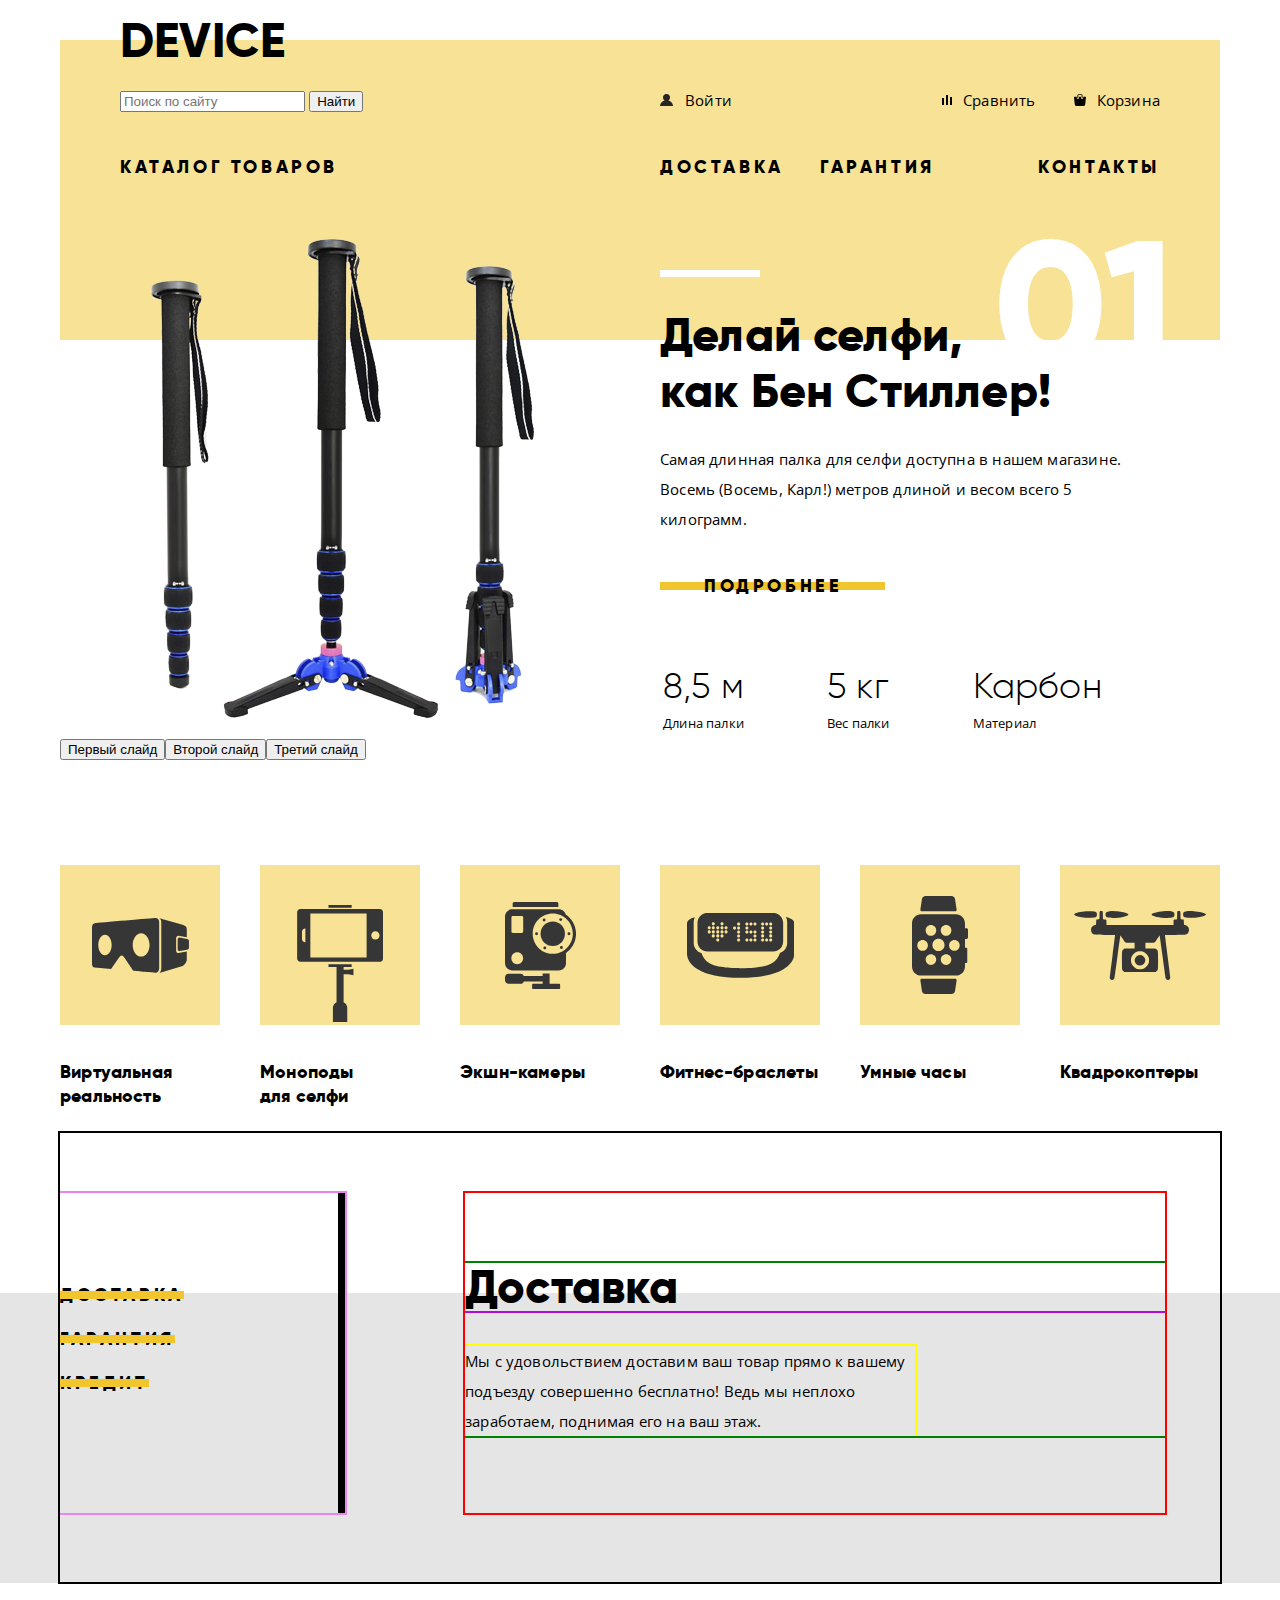
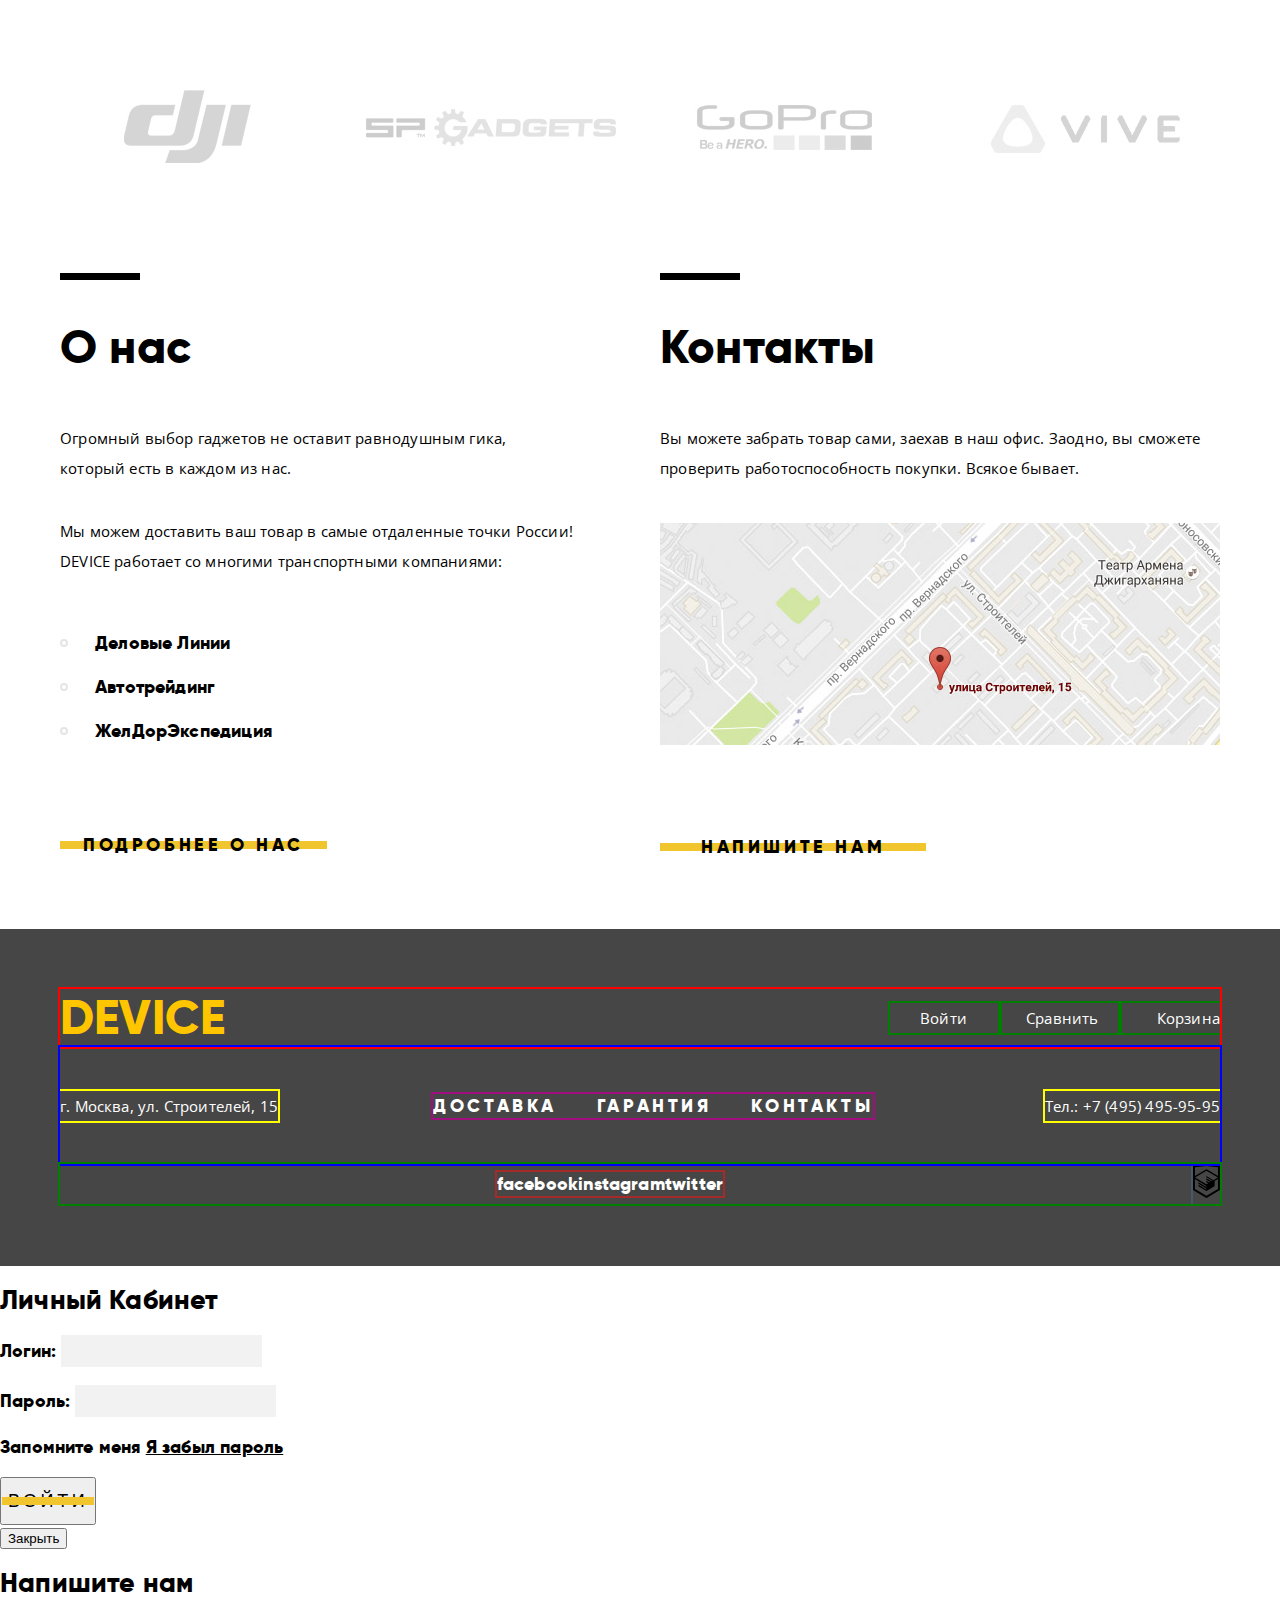
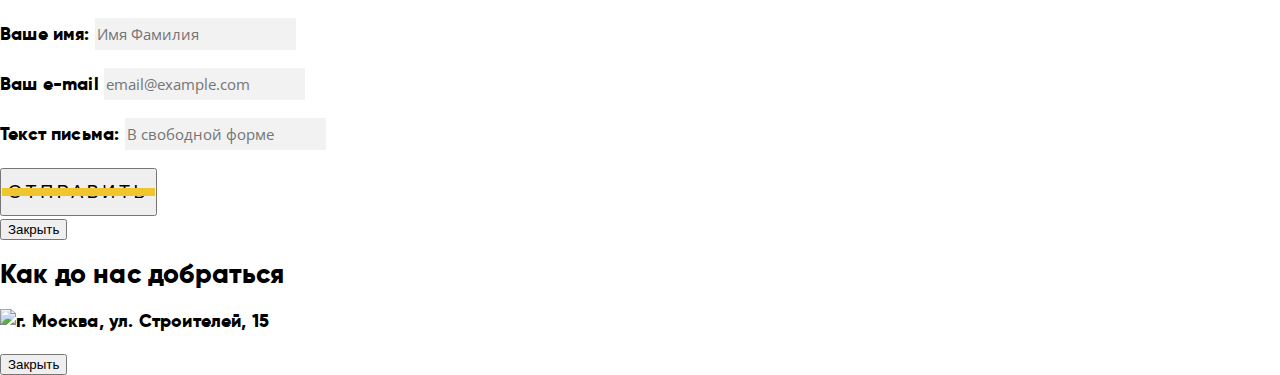
==== commit c3642acc: "Что-то переделывал" ====
--- a/index.html
+++ b/index.html
@@ -9,7 +9,7 @@
     </head>
     <body>
         <header class="main-header">
-            <div class=" container">
+            <div class="container">
                 <div class="main-header-wrapper">
                     <a class="main-header-logo">Device</a>
                     <div class="user-tools">
@@ -85,7 +85,9 @@
                                         как Бен Стиллер!</p>
                                     <p class="popular-item-promo">Самая длинная палка для селфи доступна в нашем магазине. <br>
                                         Восемь (Восемь, Карл!) метров длиной и весом всего 5 килограмм.</p>
-                                    <a class="button more-details" href="#">Подробнее</a>
+                                    <a class="button more-details" href="#">
+                                        <span class="more-details-content">Подробнее</span>
+                                    </a>
                                     <table class="popular-item-characteristics-list selfie-characteristics">
                                         <tr class="value">
                                             <td>8,5 м</td>
@@ -112,7 +114,9 @@
                                     <p class="popular-item-slogan">Худеем <br>
                                         правильно!</p>
                                     <p class="popular-item-promo">Мотивирующие фитнес-браслеты помогут найти в себе силы не пропускать занятия и соблюдать диету.</p>
-                                    <a class="button more-details" href="#">Подробнее</a>
+                                    <a class="button more-details" href="#">
+                                        <span class="more-details-content">Подробнее</span>
+                                    </a>
                                     <table class="popular-item-characteristics-list fitness-bracelet-characteristics">
                                         <tr class="value">
                                             <td>48 часов</td>
@@ -134,7 +138,9 @@
                                     <span class="popular-item-number number-three">03</span>
                                     <p class="popular-item-slogan">Порхает как бабочка, жалит как пчела!</p>
                                     <p class="popular-item-promo">Этот обычный, на первый взгляд, квадрокоптер оснащен мощным лазером, замаскированным под стандартную камеру.</p>
-                                    <a class="button more-details" href="#">Подробнее</a>
+                                    <a class="button more-details" href="#">
+                                        <span class="more-details-content">Подробнее</span>
+                                    </a>
                                     <table class="popular-item-characteristics-list quadrocopter-characteristics">
                                         <tr class="value">
                                             <td>800 м</td>
@@ -258,7 +264,9 @@
                         <li class="about-us__transport-companie-item">Автотрейдинг</li>
                         <li class="about-us__transport-companie-item">ЖелДорЭкспедиция</li>
                     </ul>
-                    <a class="button more-details" href="#">Подробнее о нас</a>
+                    <a class="button more-details-us" href="#">
+                        <span class="more-details-us-content">Подробнее о нас</span>
+                    </a>
                 </section>
                 <section class="index-column contacts" id="contacts">
                     <h2 class="index-column__title contacts__title">Контакты</h2>
@@ -266,7 +274,9 @@
                     <p class="index-column__image-box">
                         <img class="contacts__map" src="images/map.jpg" width="560" height="222" alt="г. Москва, ул. Строителей, 15">
                     </p>
-                    <a class="button write-us" href="#write-us">Напишите нам</a>
+                    <a class="button write-us" href="#write-us">
+                        <span class="write-us-content">Напишите нам</span>
+                    </a>
                 </section>
             </div>
         </main>
@@ -299,8 +309,8 @@
                         <a href="https://htmlacademy.ru">
                             <svg version="1.1" id="Layer_1" xmlns="http://www.w3.org/2000/svg" xmlns:xlink="http://www.w3.org/1999/xlink" x="0px" y="0px" width="26.943px" height="34.09px" viewBox="0 0 26.943 34.09" enable-background="new 0 0 26.943 34.09" xml:space="preserve">
                             <path d="M13.62,0.017L13.472,0L0,1.412v24.661l13.473,8.017l13.43-7.99l0.042-0.025V1.412L13.62,0.017z M25.019,12.127L13.495,5.334 L13.494,5.23l-0.087,0.05l-0.088-0.056v0.109L1.925,12.118V3.147l11.548-1.212l11.547,1.212V12.127z M13.405,6.787L24.923,13.5 l-4.479,2.64l-7.093-4.221l-0.014,1.415l5.904,3.513l-0.86,0.507l-5.03-2.992l-0.014,1.415l3.827,2.275l-0.782,0.523l-3.031-1.787 l-0.014,1.413l1.853,1.091l-1.8,1.081L2.034,13.622L13.405,6.787z M1.925,15.127l11.411,6.791l0.016,1.044L5.41,18.234L5.395,19.65 l7.979,4.795l0.018,1.076l-7.973-4.74l-0.013,1.414l8.021,4.822l0.046,0.025l8.143-4.872l-0.011-5.177l3.415-2.036v10.021 L13.472,31.85L1.925,24.979V15.127z"/>
-                          </svg>
-                    </a>
+                            </svg>
+                        </a>
                     </p>
                 </div>
             </div>
--- a/styles/style.css
+++ b/styles/style.css
@@ -43,8 +43,14 @@
     text-decoration: none;
 }
 
+img {
+    max-width: 100%;
+    height: auto;
+}
+
 .visually-hidden:not(:focus):not(:active),
-input[type="checkbox"].visually-hidden {
+input[type="checkbox"].visually-hidden,
+input[type="radio"].visually-hidden {
     position: absolute;
 
     width: 1px;
@@ -151,6 +157,8 @@
 }
 
 .name-link {
+    position: relative;
+
     width: 160px;
     margin-right: 20px;
     padding-left: 25px;
@@ -158,22 +166,132 @@
     text-align: right;
 }
 
+.name-link::before {
+    content: "";
+    
+    position: absolute;
+    left: 0;
+    top: 50%;
+
+    width: 13px;
+    height: 12px;
+    margin-top: -5px;
+
+    background-image: url("../images/user.png");
+    background-repeat: no-repeat;
+    background-position: 0 0;
+}
+
+.name-link:hover::before,
+.name-link:focus::before {
+    opacity: 0.6;
+}
+
+.name-link:active::before {
+    opacity: 0.3;
+}
+
+.login-link {
+    position: relative;
+
+    padding-left: 25px;
+
+/* outline: 2px solid rgb(5, 107, 240); */
+}
+
+.login-link::before {
+    content: "";
+    
+    position: absolute;
+    left: 0;
+    top: 50%;
+
+    width: 13px;
+    height: 12px;
+    margin-top: -6px;
+
+    background-image: url("../images/user.png");
+    background-repeat: no-repeat;
+    background-position: 0 0;
+}
+
+.login-link:hover::before,
+.login-link:focus::before {
+    opacity: 0.6;
+}
+
+.login-link:active::before {
+    opacity: 0.3;
+}
+
 .user-tools-compare {
+    position: relative;
+
     width: 100px;
-    padding-left: 20px;
-
-    text-align: right;
+    padding-left: 23px;
 
 /* outline: 2px solid darkgoldenrod; */
 }
 
+.user-tools-compare::before {
+    content: "";
+    
+    position: absolute;
+    left: 2px;
+    top: 50%;
+
+    width: 10px;
+    height: 10px;
+    margin-top: -5px;
+
+    background-image: url("../images/compare.svg");
+    background-repeat: no-repeat;
+    background-position: 0 0;
+}
+
+.user-tools-compare:hover::before,
+.user-tools-compare:focus::before {
+    opacity: 0.6;
+}
+
+.user-tools-compare:active::before {
+    opacity: 0.3;
+}
+
 .user-tools-cart {
+    position: relative;
+
     width: 100px;
     padding-left: 35px;
 
     text-align: right;
 
-/* outline: 2px solid darksalmon; */
+/* outline: 2px solid darksalmon;  */
+}
+
+.user-tools-cart::before {
+    content: "";
+    
+    position: absolute;
+    left: 14px;
+    top: 50%;
+
+    width: 12px;
+    height: 12px;
+    margin-top: -6px;
+
+    background-image: url("../images/cart.svg");
+    background-repeat: no-repeat;
+    background-position: 0 0;
+}
+
+.user-tools-cart:hover::before,
+.user-tools-cart:focus::before {
+    opacity: 0.6;
+}
+
+.user-tools-cart:active::before {
+    opacity: 0.3;
 }
 
 .user-menu-name {
@@ -398,9 +516,69 @@
     font-weight: normal;
 }
 
+.button {
+    position: relative;
+
+    display: inline-block;
+    padding-top: 10px;
+    padding-bottom: 10px;
+
+    font-size: 18px;
+    line-height: 24px;
+    letter-spacing: 0.2em;
+    text-transform: uppercase;
+    color: #000000;
+}
+
+.button::before {
+    content: "";
+
+    position: absolute;
+    left: 0;
+    top: 50%;
+    z-index: 10;
+
+    width: 100%;
+    height: 8px;
+    margin-top: -4px;
+
+    background-color: #f0c52e;
+    transition-duration: 200ms;
+}
+
 .more-details {
-    display: inline-block;
     margin-bottom: 50px;
+    padding-left: 44px;
+    padding-right: 43px;
+}
+
+.more-details-us {
+    padding-left: 23px;
+    padding-right: 23px;
+}
+
+.write-us {
+    padding-left: 41px;
+    padding-right: 41px;
+}
+
+.more-details-content,
+.more-details-us-content,
+.write-us-content {
+    position: relative;
+    z-index: 100;
+}
+
+.button:hover::before,
+.button:focus::before {
+    top: 0;
+    margin-top: 0;
+
+    height: 100%;
+}
+
+.button:active {
+    color: rgba(0, 0, 0, 0.3);
 }
 
 .popular-item-characteristics-list .value{
@@ -959,13 +1137,15 @@
 }
 
 .page-wrapper {
-    width: 1040px;
+    width: 1200px;
     margin: 0 auto;
+    padding-left: 80px;
+    padding-right: 20px;
 }
 
 .page-title {
     margin: 0;
-    margin-bottom: 30px;
+    margin-bottom: 33px;
     padding: 0;
 
     font-size: 47px;
@@ -1008,4 +1188,210 @@
 
 .breadcrumbs a:active {
     color: rgba(0, 0, 0, 0.1);
+}
+
+.catalog-columns {
+    display: flex;
+    width: 1200px;
+    margin: 0 auto;
+    padding-left: 80px;
+    padding-right: 20px;
+    
+
+background-color: rgba(179, 11, 230, 0.4);
+}
+
+.filters {
+    flex-shrink: 0;
+    width: 270px;
+
+background-color: #efefef;
+}
+
+.sort-catalog-wrapper {
+    padding-left: 70px;
+
+    background-color: #ffffff;
+}
+
+.sort {
+    display: flex;
+    align-items: center;
+    min-height: 70px;
+    margin-bottom: 70px;
+
+background-color: rgba(21, 181, 230, 0.8);
+}
+
+.sort-title {
+    margin: 0;
+    margin-right: 53px;
+    padding: 0;
+
+    font-size: 16px;
+    line-height: 24px;
+    letter-spacing: 0.2em;
+    text-transform: uppercase;
+}
+
+
+.sort-list {
+    display: flex;
+    margin: 0;
+    padding: 0;
+
+    list-style: none;
+    
+background-color: rgba(29, 202, 52, 0.493);
+}
+
+.monopods-catalog-list {
+    display: flex;
+    flex-wrap: wrap;
+    margin: 0;
+    padding: 0;
+
+    list-style: none;
+}
+
+.monopod-item {
+    display: flex;
+    flex-wrap: wrap;
+    width: 360px;
+    min-height: 460px;
+    margin-right: 40px;
+    margin-bottom: 40px;
+
+outline: 2px solid greenyellow;
+}
+
+.monopod-item:nth-of-type(2n) {
+    margin-right: 0;
+}
+
+
+.monopod-item-image {
+    position: relative;
+}
+
+.hover-box {
+    position: absolute;
+    top: 0;
+    left: 0;
+
+    margin: 0;
+    padding: 0;
+}
+
+.image-box {
+    width: 360px;
+    height: 380px;
+}
+
+
+.monopod-item-box {
+    display: flex;
+    width: 100%;
+    height: 48px;
+    align-items: baseline;
+    margin: 0;
+    margin-top: auto;
+    padding: 0;
+
+background-color: slateblue;
+}
+
+.monopod-item-title-link {
+    width: 260px;
+    
+background-color: rgb(229, 233, 12);
+}
+
+.monopod-item-title {
+    margin: 0;
+    padding: 0;
+
+    font-size: 18px;
+    line-height: 24px;
+
+background-color: rgb(233, 82, 12);
+}
+
+.monopod-item-price {
+    margin-left: auto;
+
+background-color: rgb(215, 12, 233);
+}
+
+.pagination-list {
+    display: flex;
+    align-items: center;
+    width: 100%;
+    min-height: 70px;
+    margin: 0;
+    padding: 0;
+
+    font-size: 16px;
+    line-height: 24px;
+    text-transform: uppercase;
+    letter-spacing: 0.2em;
+
+    list-style: none;
+    background-color: #ebebeb;
+
+
+outline:2px solid #ffc600;
+}
+
+.pagination-item-prev a,
+.pagination-item-next a {
+    display: inline-block;
+    padding-left: 30px;
+    padding-right: 30px;
+
+    line-height: 70px;
+    vertical-align: middle;
+    color: #000000;
+}
+
+.pagination-item-prev a:hover,
+.pagination-item-prev a:focus,
+.pagination-item-next a:hover,
+.pagination-item-next a:focus {
+    background-color: #d9d9d9;
+}
+
+.pagination-item-prev a:active,
+.pagination-item-next a:active {
+    color: rgba(0, 0, 0, 0.3);
+}
+
+.pagination-item a{
+    color: rgba(0, 0, 0, 0.3);
+}
+
+.pagination-item a:hover:not(.link-current),
+.pagination-item a:focus:not(.link-current) {
+    color: rgba(0, 0, 0, 0.6);
+}
+
+.pagination-item a:active:not(.link-current) {
+    color: #000000;
+}
+
+.pagination-item-current a{
+    color: #000000;
+}
+
+.pagination-item:nth-of-type(2) {
+    margin-left:auto;
+}
+
+.pagination-item:nth-of-type(3) {
+    margin-left:32px;
+    margin-right:32px;
+}
+
+.pagination-item:nth-of-type(4) {
+    margin-right:auto;
 }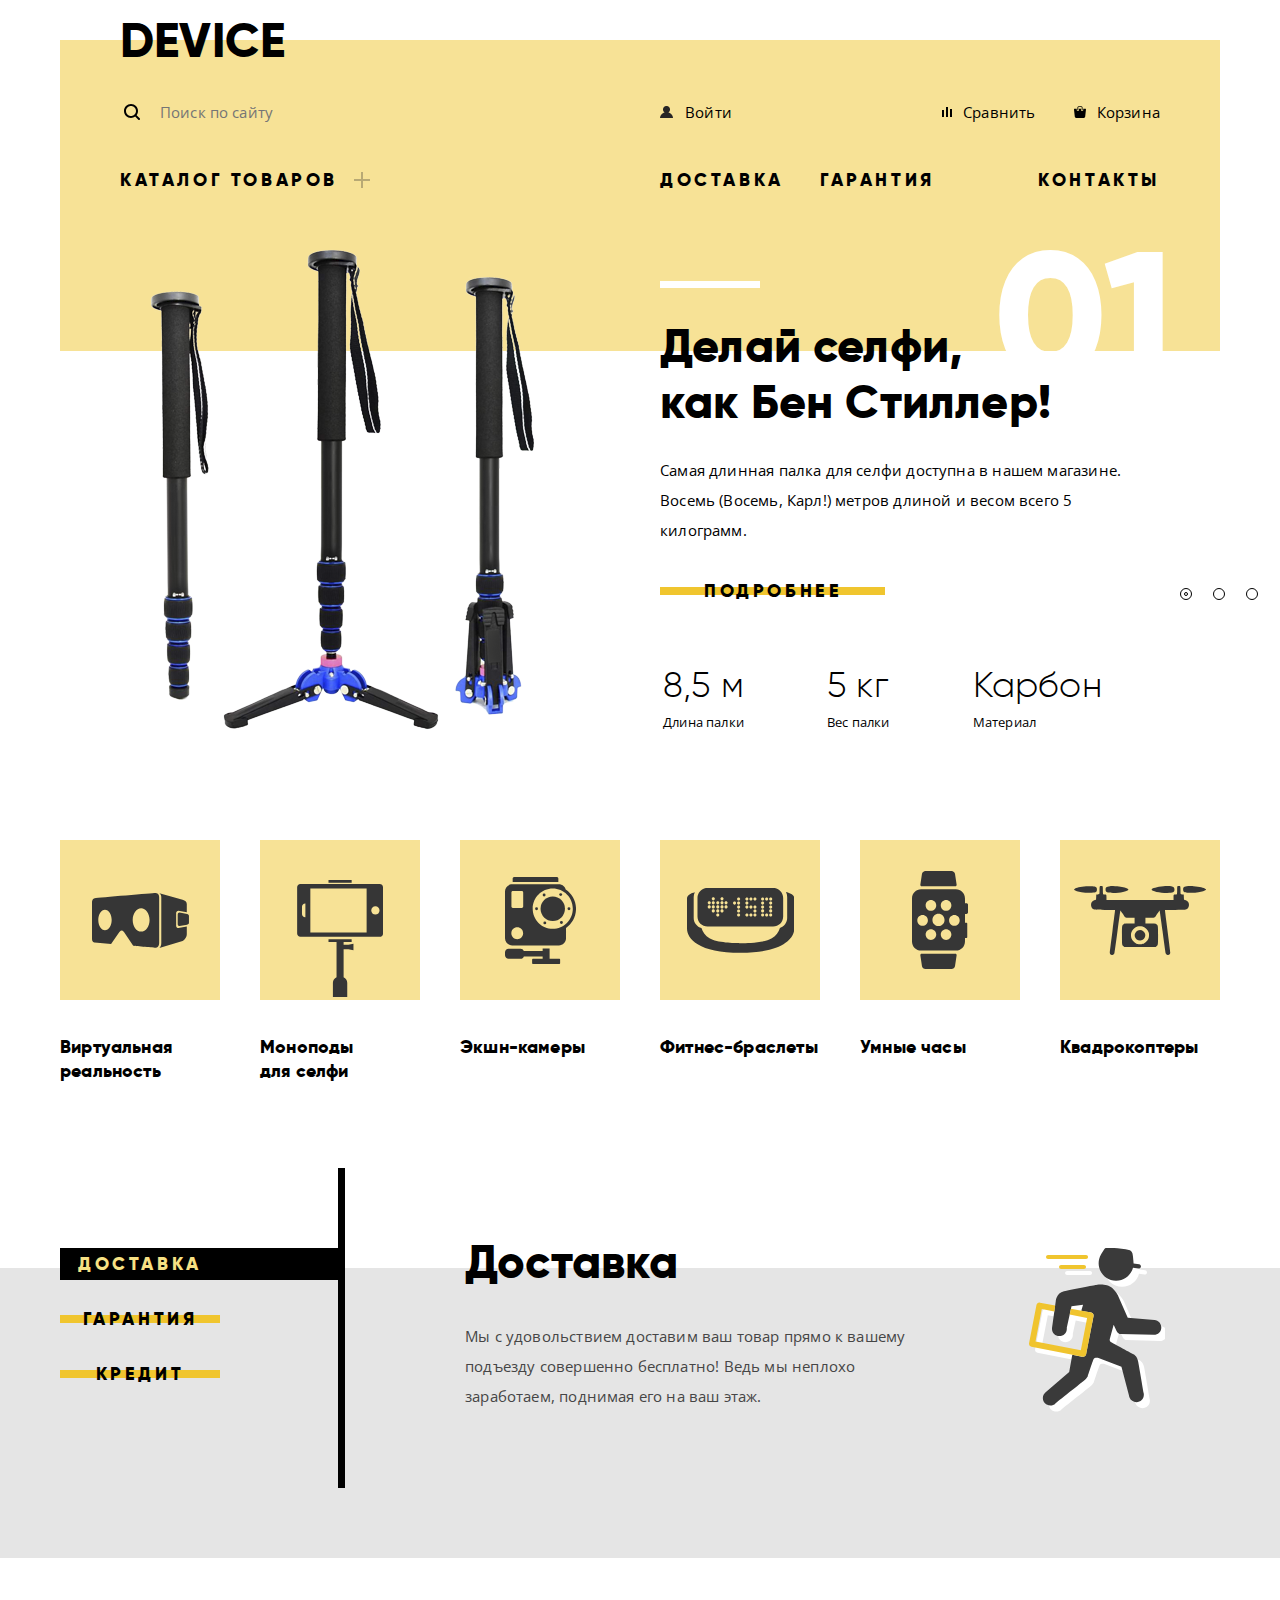
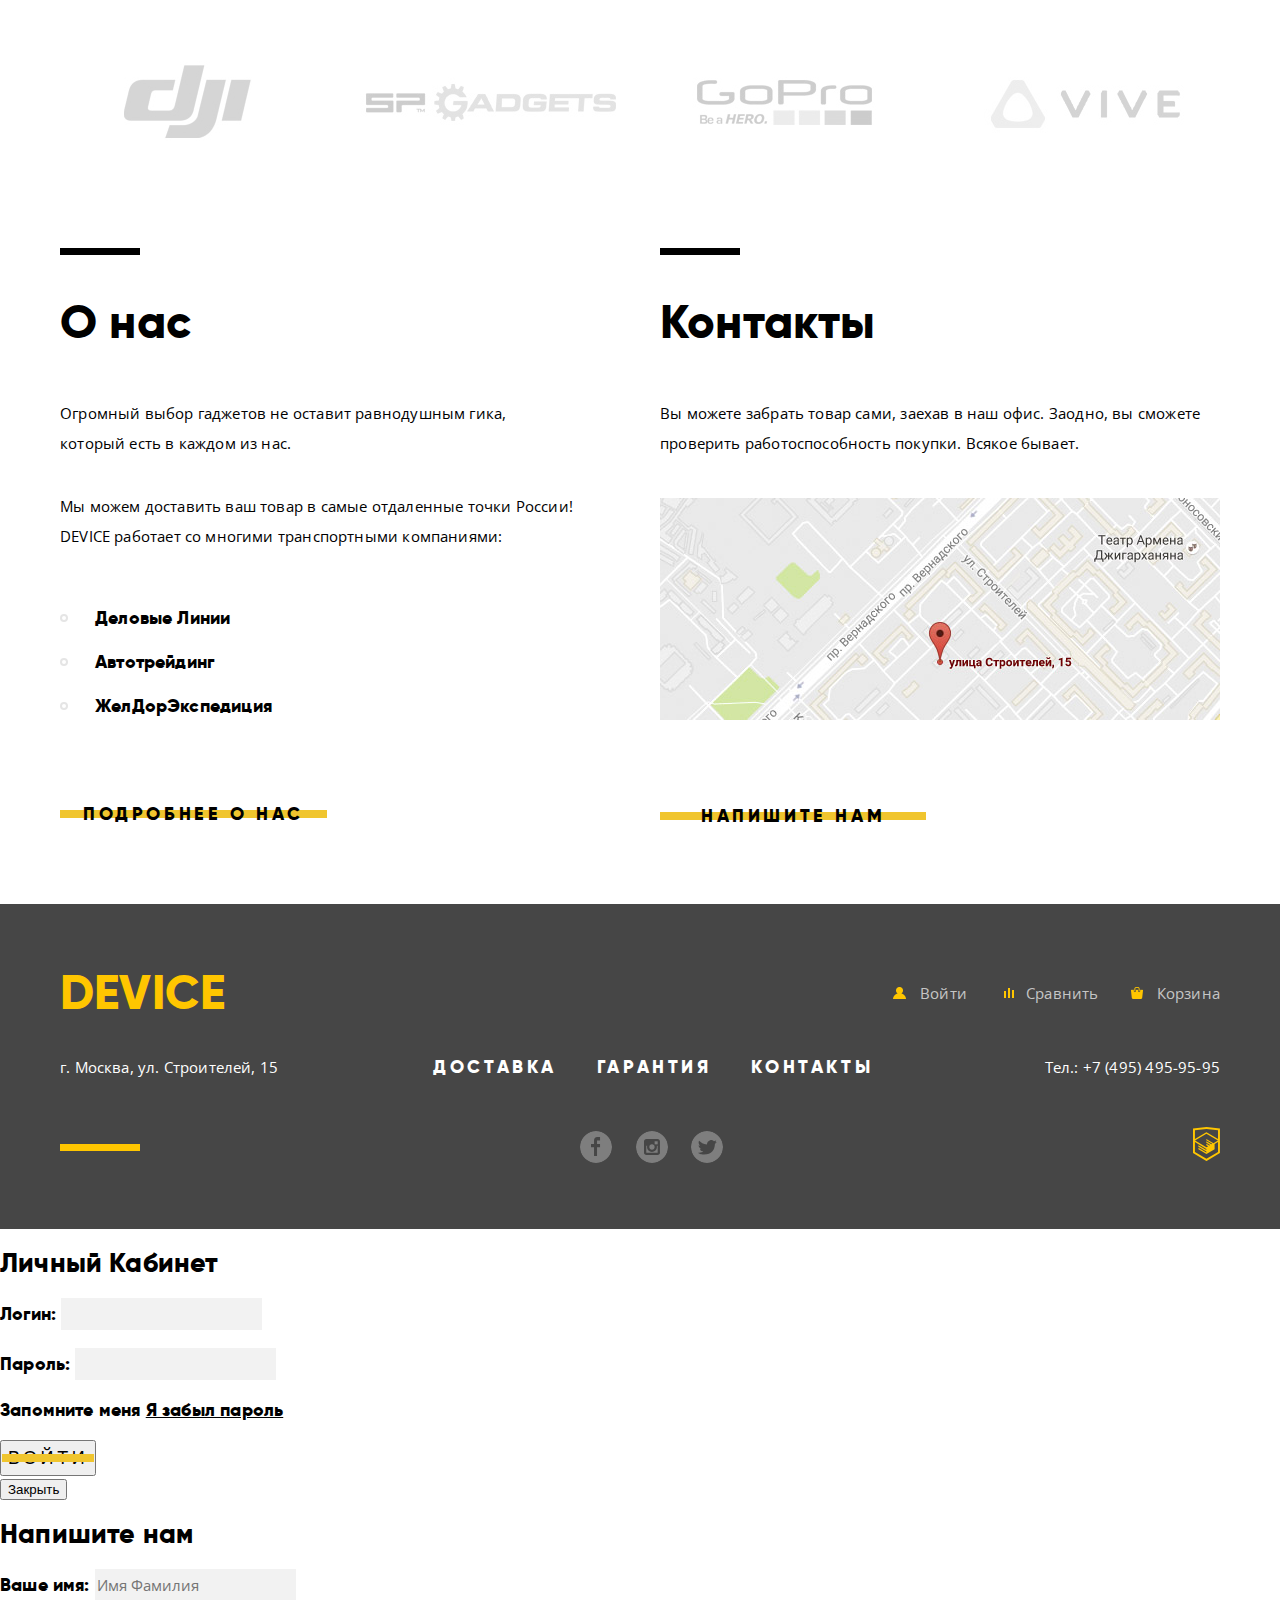
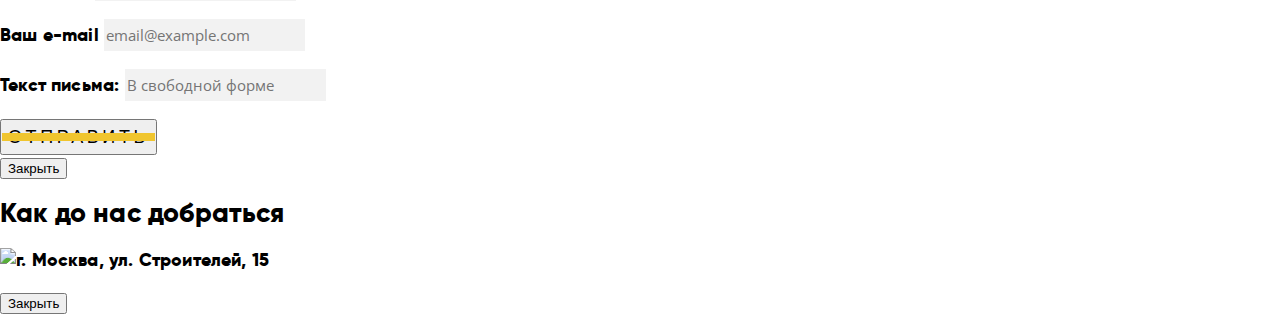
==== commit ef26ec76: "step unknown" ====
--- a/index.html
+++ b/index.html
@@ -15,8 +15,8 @@
                     <div class="user-tools">
                         <div class="user-tools-item user-tools-box" >
                             <form class="user-tools-form" action="https://echo.htmlacademy.ru" method="POST">
-                                <label class="visually-hidden" for="user-seach">Поиск по сайту</label>
                                 <input class="user-tools-seach" type="seach" name="seach" id="user-seach" placeholder="Поиск по сайту">
+                                <label for="user-seach"><span class="visually-hidden">Поиск по сайту</span></label>
                                 <button class="user-tools-submit" type="submit">Найти</button>
                             </form>
                         </div>
@@ -37,7 +37,7 @@
                     <nav class="main-navigation">
                         <ul class="site-navigation">
                             <li class="site-navigation__item site-navigation__catalog">
-                                <a href="catalog.html">Каталог товаров</a>
+                                <a class="site-navigation__main-link" href="catalog.html">Каталог товаров</a>
                                 <div class="site-navigation__catalog-list">
                                     <p class="site-navigation__catalog-box">
                                         <a class="site-navigation__catalog-item" href="#">Виртуальная реальность</a>
@@ -45,7 +45,7 @@
                                         <a class="site-navigation__catalog-item" href="#">Экшн-камеры</a>
                                     </p>
                                     <p class="site-navigation__catalog-box">
-                                        <a class="site-navigation__catalog-item"href="#">Фитнес-браслеты</a>
+                                        <a class="site-navigation__catalog-item" href="#">Фитнес-браслеты</a>
                                         <a class="site-navigation__catalog-item" href="#">Умные часы</a>
                                     </p>
                                     <p class="site-navigation__catalog-box">
@@ -157,13 +157,13 @@
                     </ol>
                     <ul class="slides-switches">
                         <li class="slide-radio">
-                            <button class="slide-button">Первый слайд</button>
+                            <button class="slide-button active"><span class="visually-hidden">Первый слайд</span></button>
                         </li>
                         <li class="slide-radio">
-                            <button class="slide-button">Второй слайд</button>
+                            <button class="slide-button"><span class="visually-hidden">Второй слайд</span></button>
                         </li>
                         <li class="slide-radio">
-                            <button class="slide-button">Третий слайд</button>
+                            <button class="slide-button"><span class="visually-hidden">Третий слайд</span></button>
                         </li>
                     </ul>
                 </div>
@@ -199,14 +199,20 @@
                     <h2 class="visually-hidden">Сервисы</h2>
                     <div class="services-column">
                         <ul class="services-list">
+                            <li class="service-item service-item-current">
+                                <a class="button services-button" href="#service-delivery">
+                                    <span class="services-button-content">Доставка</span>
+                                </a>
+                            </li>
                             <li class="service-item">
-                                <a class="button services-button" href="#service-delivery">Доставка</a>
+                                <a class="button services-button" href="#service-warranty">
+                                    <span class="services-button-content">Гарантия</span>
+                                </a>
                             </li>
                             <li class="service-item">
-                                <a class="button services-button" href="#service-warranty">Гарантия</a>
-                            </li>
-                            <li class="service-item">
-                                <a class="button services-button" href="#service-credit">Кредит</a>
+                                <a class="button services-button" href="#service-credit">
+                                    <span class="services-button-content">Кредит</span>
+                                </a>
                             </li>
                         </ul>
                         <div class="services-box">
@@ -301,9 +307,21 @@
                 </div>
                 <div class="footer-bottom">
                     <ul class="social-buttons">
-                        <li><a href="#" class="social-button-facebook">facebook</a></li>
-                        <li><a href="#" class="social-button-instagram">instagram</a></li>
-                        <li><a href="#" class="social-button-twitter">twitter</a></li>
+                        <li>
+                            <a href="#" class="social-button-facebook">
+                                <span class="visually-hidden">facebook</span>
+                            </a>
+                        </li>
+                        <li>
+                            <a href="#" class="social-button-instagram">
+                                <span class="visually-hidden">instagram</span>
+                            </a>
+                        </li>
+                        <li>
+                            <a href="#" class="social-button-twitter">
+                                <span class="visually-hidden">twitter</span>
+                            </a>
+                        </li>
                     </ul>
                     <p class="copyright">
                         <a href="https://htmlacademy.ru">
--- a/styles/style.css
+++ b/styles/style.css
@@ -77,7 +77,7 @@
 .main-header-wrapper {
     position: relative;
 
-    min-height: 300px;
+    min-height: 311px;
     padding: 45px 60px 35px;
 
     color: #000000;
@@ -122,8 +122,9 @@
 
 .user-tools {
     display: flex;
+    align-items: center;
     flex-wrap: wrap;
-    margin-bottom: 40px;
+    margin-bottom: 30px;
 
     font-family: "Open Sans", Arial, sans-serif;
     font-size: 15px;
@@ -145,6 +146,112 @@
 /* outline: 2px solid white; */
 }
 
+.user-tools-form {
+    display: flex;
+}
+
+.user-tools-seach {
+    width: 100%;
+    padding-left: 40px;
+    padding-right: 20px;
+    border: none;
+
+    font-family: "Open Sans", Arial, sans-serif;
+    font-size: 15px;
+    line-height: 30px;
+    font-weight: normal;
+    color: rgba(0, 0, 0, 0.3);
+    letter-spacing: 0.01em;
+
+    background-color: transparent;
+}
+
+.user-tools-form label {
+    position: relative;
+}
+
+.user-tools-form label::before {
+    content: "";
+
+    position: absolute;
+    left: -345px;
+    top: 19px;
+
+    width: 16px;
+    height: 16px;
+
+    background-image: url("../images/search.svg");
+    background-position: 0 0;
+    background-repeat: no-repeat;
+}
+
+.user-tools-form label::after {
+    content: "";
+
+    position: absolute;
+    bottom: 0;
+    right: 0;
+
+    width: 350px;
+    height: 2px;
+
+    opacity: 0;
+    background-color: #000000;
+    transition-duration: 0.2s;
+}
+
+.user-tools-seach:hover {
+    color: rgba(0, 0, 0, 0.6);
+}
+
+.user-tools-seach:focus,
+.user-tools-seach:active {
+    color: rgb(0, 0, 0);
+
+    outline: none;
+}
+
+.user-tools-seach:focus + label::after,
+.user-tools-seach:active + label::after {
+    opacity: 1;
+}
+
+.user-tools-submit {
+    padding: 7px 20px;
+    border: 2px solid #000000;
+    box-sizing: border-box;
+
+    font-family: "Open Sans", Arial, sans-serif;
+    font-size: 15px;
+    line-height: 35px;
+    font-weight: normal;
+    letter-spacing: 0.01em;
+
+    background-color: transparent;
+    visibility: hidden;
+    opacity: 0;
+    transition-duration: 0.2s;
+}
+
+.user-tools-seach:focus ~ .user-tools-submit,
+.user-tools-seach:active ~ .user-tools-submit {
+    visibility: visible;
+    opacity: 1;
+}
+
+.user-tools-submit:hover,
+.user-tools-submit:focus {
+    color: #ffffff;
+
+    background-color: #000000;
+}
+
+.user-tools-submit:active {
+    color: rgba(255, 255, 255, 0.3);
+    
+    background-color: #000000;
+}
+
 .user-menu {
     display: flex;
     width: 260px;
@@ -334,6 +441,62 @@
 
     width: 300px;
     margin-right: 240px;
+
+/* outline: 1px solid blue;  */
+}
+
+.site-navigation__catalog .site-navigation__main-link {
+    position: relative;
+
+    display: inline-block;
+    width: 250px;
+
+    vertical-align: baseline;
+    
+/* outline: 1px solid rgb(238, 6, 114);  */
+}
+
+.site-navigation__catalog .site-navigation__main-link::after {
+    content: "";
+
+    position: absolute;
+    top: 50%;
+    right: 0;
+
+    width: 16px;
+    height: 2px;
+    margin-top: -1px;
+
+    background-color: #b8a974;
+    transition-timing-function: ease-in-out;
+    transition-duration: 0.1s;
+}
+
+.site-navigation__catalog .site-navigation__main-link::before {
+    content: "";
+
+    position: absolute;
+    top: 4px;
+    right: 7px;
+
+    width: 2px;
+    height: 16px;
+
+    background-color: #b8a974;
+    transition-timing-function: ease-in-out;
+    transition-duration: 0.1s;
+}
+
+.site-navigation__catalog .site-navigation__main-link:hover::after,
+.site-navigation__catalog .site-navigation__main-link:focus::after,
+.site-navigation__catalog .site-navigation__main-link:hover::before,
+.site-navigation__catalog .site-navigation__main-link:focus::before {
+    opacity: 0.6;
+}
+
+.site-navigation__catalog .site-navigation__main-link:active::after,
+.site-navigation__catalog .site-navigation__main-link:active::before {
+    opacity: 0.3;
 }
 
 .site-navigation__delivery {
@@ -520,14 +683,18 @@
     position: relative;
 
     display: inline-block;
-    padding-top: 10px;
-    padding-bottom: 10px;
+    padding-top: 6px;
+    padding-bottom: 6px;
 
     font-size: 18px;
-    line-height: 24px;
+    line-height: 20px;
+    font-weight: normal;
     letter-spacing: 0.2em;
     text-transform: uppercase;
     color: #000000;
+    vertical-align: baseline;
+
+/* outline: 2px solid sienna; */
 }
 
 .button::before {
@@ -562,7 +729,14 @@
     padding-right: 41px;
 }
 
+.services-button {
+    width: 160px;
+
+    text-align: center;
+}
+
 .more-details-content,
+.services-button-content,
 .more-details-us-content,
 .write-us-content {
     position: relative;
@@ -604,12 +778,61 @@
 }
 
 .slides-switches {
-    display: flex;
+    position: absolute;
+    bottom: 135px;
+    right: 20px;
+
+    display: flex;
+    width: 80px;
 
     margin: 0;
     padding: 0; 
 
     list-style: none;
+}
+
+.slide-radio {
+    margin: 0;
+    margin-right: 21px;
+    padding: 0; 
+}
+
+.slide-radio:last-of-type {
+    margin-right: 0;
+}
+
+.slide-button {
+    position: relative;
+
+    display: block;
+
+    width: 12px;
+    height: 12px;
+    margin: 0;
+    padding: 0; 
+
+    border: 1px solid black;
+    border-radius: 50%;
+
+    background-color: transparent;
+}
+
+.slide-radio .active::before {
+    content: "";
+
+    position: absolute;
+    top: 50%;
+    left: 50%;
+
+    display: block;
+    width: 4px;
+    height: 4px;
+    margin-top: -2px;
+    margin-left: -2px;
+    border: 1px solid black;
+    border-radius: 50%;
+
+    background-color: transparent;
 }
 
 .catalog {
@@ -634,6 +857,9 @@
     width: 160px;
     
     color: #000000;
+    vertical-align: baseline;
+
+/* outline: 2px solid sienna; */
 }
 
 .catalog-item a::before {
@@ -717,7 +943,7 @@
     padding-top: 60px;
     padding-bottom: 69px;
 
-outline: 2px solid black;
+/* outline: 2px solid black; */
 }
 
 .services-list {
@@ -736,17 +962,88 @@
 
     list-style: none;
 
-outline: 2px solid violet;
+/* outline: 2px solid violet; */
+}
+
+.service-item {
+    margin-bottom: 23px;
+    
+/* outline: 2px solid rgb(9, 191, 247); */
+}
+
+.service-item-current {
+    background-color: #000000;
+    color: #f7e184;
+}
+
+.service-item-current a {
+    color: #f7e184;
+    cursor: text;
+}
+
+.service-item-current a::before {
+    display: none;
 }
 
 .services-box {
     width: 700px;
     padding-top: 70px;
-outline: 2px solid red;
+
+/* outline: 2px solid red; */
 }
 
 .service {
-outline: 2px solid green;
+    position: relative;
+
+/* outline: 2px solid green; */
+}
+
+.delivery::after {
+    content: "";
+
+    position: absolute;
+    top: 10px;
+    right: 0;
+
+    display: block;
+    width: 136px;
+    height: 164px;
+
+    background-image: url("../images/delivery.svg");
+    background-position: 0 0;
+    background-repeat: no-repeat;
+}
+
+.warranty::after {
+    content: "";
+
+    position: absolute;
+    top: -15px;
+    right: -15px;
+
+    display: block;
+    width: 171px;
+    height: 195px;
+
+    background-image: url("../images/warranty.svg");
+    background-position: 0 0;
+    background-repeat: no-repeat;
+}
+
+.credit::after {
+    content: "";
+
+    position: absolute;
+    top: -10px;
+    right: 0;
+
+    display: block;
+    width: 156px;
+    height: 188px;
+
+    background-image: url("../images/credit.svg");
+    background-position: 0 0;
+    background-repeat: no-repeat;
 }
 
 .service h3 {
@@ -758,7 +1055,7 @@
     line-height: 48px;
     font-weight: normal;
 
-outline: 2px solid rgb(179, 11, 230);
+/* outline: 2px solid rgb(179, 11, 230); */
 }
 
 .service p {
@@ -770,8 +1067,9 @@
     font-size: 15px;
     line-height: 30px;
     font-weight: normal;
-
-outline: 2px solid yellow;
+    color: #464646;
+
+/* outline: 2px solid yellow; */
 }
 
 /* sdadasdafasdfasdfsdfsdadasdafasdfasdfsdfsdadasdafasdfasdfsdfsdadasdafasdfasdfsdf */
@@ -930,7 +1228,7 @@
     display: flex;
     justify-content: space-between;
     align-items: center;
-outline: 2px solid red;
+/* outline: 2px solid red; */
 }
 
 .footer-logo {
@@ -941,12 +1239,12 @@
     text-transform: uppercase;
 }
 
-.footer-logo:hover,
-.footer-logo:focus {
+.inner-page .footer-logo:hover,
+.inner-page .footer-logo:focus {
     color: rgba(255, 198, 0, 0.6)
 }
 
-.footer-logo:active {
+.inner-page .footer-logo:active {
     color: rgba(255, 198, 0, 0.3)
 }
 
@@ -965,57 +1263,157 @@
 }
 
 .footer-user-menu a {
+    color: rgba(255, 255, 255, 0.7);
+}
+
+.footer-user-menu a:hover,
+.footer-user-menu a:focus {
     color: #ffffff;
 }
 
+.footer-user-menu a:hover::before,
+.footer-user-menu a:focus::before {
+    opacity: 0.6;
+}
+
+.footer-user-menu a:active {
+    color: rgba(255, 255, 255, 0.3);
+}
+
+.footer-user-menu a:active::before {
+    opacity: 0.3;
+}
+
 .footer-user-menu a[href="login.html"] {
+    position: relative;
+
     display: inline-block;
     width: 110px;
     padding-left: 30px;
 
-outline: 2px solid green;
+    vertical-align: baseline;
+
+/* outline: 2px solid green; */
+}
+
+.footer-user-menu a[href="login.html"]::before {
+    content: "";
+    
+    position: absolute;
+    left: 3px;
+    top: 50%;
+
+    width: 13px;
+    height: 12px;
+    margin-top: -6px;
+
+    background-image: url("../images/footer-user.png");
+    background-repeat: no-repeat;
+    background-position: 0 0;
 }
 
 .footer-user-menu a[href="profile.html"] {
+    position: relative;
+
     display: inline-block;
-    width: 180px;
+    width: 160px;
+    margin-right: 15px;
     padding-left: 27px;
 
-outline: 2px solid green;
+    vertical-align: baseline;
+
+/* outline: 2px solid green; */
+}
+
+.footer-user-menu a[href="profile.html"]::before {
+    content: "";
+    
+    position: absolute;
+    left: 3px;
+    top: 50%;
+
+    width: 13px;
+    height: 12px;
+    margin-top: -6px;
+
+    background-image: url("../images/footer-user.png");
+    background-repeat: no-repeat;
+    background-position: 0 0;
 }
 
 .footer-user-menu a[href="logout.html"] {
     display: inline-block;
     width: 60px;
-    margin-right: 20px;
-
-outline: 2px solid rgb(9, 217, 224);
+    margin-right: 40px;
+
+    vertical-align: baseline;
+    color: rgba(255, 255, 255, 0.3);
+/* outline: 2px solid rgb(9, 217, 224); */
 }
 
 .footer-user-menu a[href="compare.html"] {
+    position: relative;
+
     display: inline-block;
     width: 120px;
     padding-left: 26px;
 
-outline: 2px solid green;
+    vertical-align: baseline;
+/* outline: 2px solid green; */
+}
+
+.footer-user-menu a[href="compare.html"]::before {
+    content: "";
+    
+    position: absolute;
+    left: 4px;
+    top: 50%;
+
+    width: 10px;
+    height: 10px;
+    margin-top: -5px;
+
+    background-image: url("../images/footer-compare.png");
+    background-repeat: no-repeat;
+    background-position: 0 0;
 }
 
 .footer-user-menu a[href="cart.html"] {
+    position: relative;
+
     display: inline-block;
     width: 100px;
     padding-left: 35px;
 
     text-align: right;
-
-outline: 2px solid green;
-}
-
+    vertical-align: baseline;
+
+/* outline: 2px solid green; */
+}
+
+.footer-user-menu a[href="cart.html"]::before {
+    content: "";
+    
+    position: absolute;
+    left: 11px;
+    top: 50%;
+
+    width: 12px;
+    height: 12px;
+    margin-top: -6px;
+
+    background-image: url("../images/footer-cart.png");
+    background-repeat: no-repeat;
+    background-position: 0 0;
+}
 
 .footer-middle {
     display: flex;
     align-items: center;
-    min-height: 117px;
-outline: 2px solid blue;
+    padding-top: 30px;
+    margin-bottom: 45px;
+
+/* outline: 2px solid blue; */
 }
 
 .footer-address {
@@ -1030,7 +1428,7 @@
     letter-spacing: none;
     color: #ffffff;
 
-outline: 2px solid yellow;
+/* outline: 2px solid yellow; */
 }
 
 .footer-site-menu {
@@ -1045,11 +1443,20 @@
 
     list-style: none;
 
-outline: 2px solid rgb(160, 14, 128);
+/* outline: 2px solid rgb(160, 14, 128); */
 }
 
 .footer-site-menu a {
     color: #ffffff;
+}
+
+.footer-site-menu a:hover,
+.footer-site-menu a:focus {
+    color: rgba(255, 255, 255, 0.6);
+}
+
+.footer-site-menu a:active {
+    color: rgba(255, 255, 255, 0.3);
 }
 
 .phone {
@@ -1064,27 +1471,85 @@
     letter-spacing: none;
     color: #ffffff;
 
-outline: 2px solid yellow;
+/* outline: 2px solid yellow; */
 }
 
 .footer-bottom {
+    position: relative;
+
     display: flex;
     align-items: center;
-outline: 2px solid green;
-}
-
+
+/* outline: 2px solid green; */
+}
+
+.footer-bottom::before {
+    content: "";
+
+    position: absolute;
+    left: 0;
+    top: 50%;
+    
+    width: 80px;
+    height: 7px;
+    margin-top: -3.5px;
+
+    background-color: #ffc600;
+}
 
 .social-buttons {
     display: flex;
+    flex-wrap: wrap;
+    justify-content: space-between;
+    width: 143px;
     margin: 0;
     margin-left: auto;
     padding: 0;
 
     list-style: none;
+    
+/* outline: 2px solid rgba(1, 240, 228, 0.801); */
 }
 
 .social-buttons a {
+    display: inline-block;
+    width: 32px;
+    height: 32px;
+
     color: #ffffff;
+    vertical-align: middle;
+
+    opacity: 0.3;
+    border-radius: 50%;
+
+/* outline: 2px solid rgba(240, 128, 1, 0.801); */
+}
+
+.social-button-facebook {
+    background-image: url(../images/fb.svg);
+    background-position: 0 0;
+    background-repeat: no-repeat;
+}
+
+.social-button-instagram {
+    background-image: url(../images/ig.svg);
+    background-position: 0 0;
+    background-repeat: no-repeat;
+}
+
+.social-button-twitter {
+    background-image: url(../images/tw.svg);
+    background-position: 0 0;
+    background-repeat: no-repeat;
+}
+
+.social-buttons a:hover,
+.social-buttons a:focus {
+    opacity: 0.6;
+}
+
+.social-buttons a:active {
+    opacity: 0.1;
 }
 
 .copyright {
@@ -1092,11 +1557,24 @@
     margin-left: 470px;
     padding: 0;
 
-outline: 2px solid rgb(70, 90, 102);
+/* outline: 2px solid rgb(70, 90, 102); */
+}
+
+.copyright path {
+    fill: #ffc600;
+}
+
+.copyright a:hover path,
+.copyright a:focus path {
+    opacity: 0.6;
+}
+
+.copyright a:active path {
+    opacity: 0.3;
 }
 
 .social-buttons {
-outline: 2px solid brown;
+/* outline: 2px solid brown; */
 
 }
 
@@ -1168,13 +1646,36 @@
 }
 
 .breadcrumbs li:first-child {
+    position: relative;
+
     width: 72px;
     margin-right: 17px;
+
+/* outline: 2px solid firebrick; */
 }
 
 .breadcrumbs li:nth-child(2) {
+    position: relative;
+
     width: 134px;
     margin-right: 17px;
+}
+
+.breadcrumbs li:not(:last-child)::after {
+    content: "";
+
+    position: absolute;
+    right: -2px;
+    top: 50%;
+
+    width: 6px;
+    height: 6px;
+    margin-top: -2px;
+    border: 2px solid #0b0b0b;
+    border-left: none;
+    border-bottom: none;
+
+    transform: rotate(45deg);
 }
 
 .breadcrumbs a {
@@ -1191,14 +1692,13 @@
 }
 
 .catalog-columns {
+    position: relative;
+
     display: flex;
     width: 1200px;
     margin: 0 auto;
     padding-left: 80px;
     padding-right: 20px;
-    
-
-background-color: rgba(179, 11, 230, 0.4);
 }
 
 .filters {
@@ -1208,6 +1708,377 @@
 background-color: #efefef;
 }
 
+.filters::before {
+    content: "";
+
+    position: absolute;
+    z-index: 0;
+    left: 0;
+    right: 850px;
+    top: 0;
+    bottom: 0;
+
+    margin-left: calc(50% - 50vw);
+
+    background-color: #eeeeee;
+}
+
+.filters-title {
+    position: relative;
+
+    display: flex;
+    align-items: center;
+
+    min-height: 70px;
+    margin: 0;
+    margin-bottom: 70px;
+    padding: 0;
+
+    font-size: 16px;
+    line-height: 24px;
+    font-weight: normal;
+    text-transform: uppercase;
+    letter-spacing: 0.2em;
+
+    background-color: #dbdbdb;
+    
+/* outline: 2px solid forestgreen; */
+}
+
+.filters-title span {
+    position: relative;
+    z-index: 10;
+}
+
+.filters-title::before {
+    content: "";
+
+    position: absolute;
+    z-index: 1;
+    left: 0;
+    right: 0;
+    top: 0;
+    bottom: 0;
+
+    margin-left: calc(50% - 50vw);
+    
+    background-color: #dcdcdc;
+}
+
+.filter {
+    width: 200px;
+
+/* outline: 2px solid paleturquoise; */
+}
+
+.filter-price {
+    position: relative;
+
+    margin: 0;
+    margin-bottom: 40px;
+    padding: 0;
+    border: none;
+
+/* outline: 2px solid rgb(109, 12, 112); */
+}
+
+.filter-price::before {
+    content: "";
+
+    position: absolute;
+    top: -12px;
+    left: 0;
+
+    width: 100%;
+    height: 2px;
+    background-color: #000000;
+}
+
+.filter-price legend {
+    font-size: 18px;
+    line-height: 24px;
+
+    margin-bottom: 30px;
+}
+
+.range-controls {
+    position: relative;
+
+    margin-bottom: 10px;
+}
+
+.range-controls .scale {
+    height: 2px;
+
+    background-color: #dbdbdb;
+}
+
+.range-controls .bar {
+    width: 120px;
+    height: 2px;
+
+    background-color: #91c92f;
+}
+
+.range-controls .toggle {
+    box-sizing: content-box;
+
+    position: absolute;
+    top: -9px;
+    left: 0;
+
+    width: 4px;
+    height: 4px;
+    padding: 0;
+    border: 8px solid #ffffff;
+    border-radius: 50%;
+
+    background-color: #ababab;
+    box-shadow: 0 2px 1px #cfcfcf;
+    cursor: pointer;
+    transition-duration: 0.2s;
+}
+
+.range-controls .toggle:active {
+    transform: scale(1.1);
+}
+
+.range-controls .toggle-min {
+    left: -5px;
+}
+
+.range-controls .toggle-max {
+    left: 120px;
+}
+
+.price-controls {
+    font-size: 0;
+
+/* outline: 2px solid rgb(209, 113, 238); */
+}
+
+.price-controls label {
+    display: inline-block;
+    width: 49%;
+
+    font-family: "gilroylight", Arial, sans-serif;
+    font-size: 14px;
+    line-height: 24px;
+    font-weight: normal;
+    color: rgba(0, 0, 0, 0.2);
+
+/* outline: 2px solid navy; */
+}
+
+.price-controls input {
+    width: 50px;
+    margin-left: 5px;
+    padding: 0px;
+    border: none;
+    background-color: transparent;
+
+    font-family: "gilroylight", Arial, sans-serif;
+    font-size: 14px;
+    line-height: 24px;
+    font-weight: normal;
+    color: rgba(0, 0, 0, 0.2);
+}
+
+.filter-color {
+    position: relative;
+
+    margin: 0;
+    margin-bottom: 40px;
+    padding: 0;
+    border: none;
+
+/* outline: 2px solid rgb(109, 12, 112); */
+}
+
+.filter-color::before {
+    content: "";
+
+    position: absolute;
+    top: -12px;
+    left: 0;
+
+    width: 100%;
+    height: 2px;
+    background-color: #000000;
+}
+
+.filter-color legend {
+    font-size: 18px;
+    line-height: 24px;
+
+    margin-bottom: 25px;
+}
+
+.filter-color ul {
+    margin: 0;
+    padding: 0;
+
+    font-family: "Open Sans", Arial, sans-serif;
+    font-size: 14px;
+    line-height: 20px;
+    font-weight: normal;
+
+    list-style: none;
+}
+
+.filter-option {
+    margin-bottom: 17px;
+    padding-left: 40px;
+
+/* outline: 2px solid navy; */
+}
+
+.filter-option label {
+    position: relative;
+
+    display: block;
+
+    cursor: pointer;
+    user-select: none;
+
+/* outline: 2px solid rgb(5, 223, 41); */
+}
+
+.filter-input-checkbox + label::before{
+    content: "";
+
+    position: absolute;
+    top: -1px;
+    left: -40px;
+
+    width: 23px;
+    height: 23px;
+
+    border: 2px solid #000000;
+    border-radius: 3px;
+}
+
+.filter-input-checkbox:checked + label::after {
+    content: "";
+
+    position: absolute;
+    top: -1px;
+    left: -40px;
+
+    width: 27px;
+    height: 23px;
+
+    background-image: url("../images/checkbox-on.svg");
+    background-position: 0 0;
+    background-repeat: no-repeat;
+}
+
+/* .filter-option label:hover,
+.filter-option label:focus {
+    opacity: 0.6;
+}
+
+.filter-option label:active {
+    opacity: 1;
+} */
+
+.filter-input-checkbox:checked + label::before {
+    display: none;
+}
+
+.filter-input-checkbox:disabled + label::before,
+.filter-input-checkbox:disabled + label::after {
+    opacity: 0.25;
+}
+
+.filter-bluetooth {
+    position: relative;
+
+    margin: 0;
+    margin-bottom: 40px;
+    padding: 0;
+
+    border: none;
+}
+
+.filter-bluetooth::before {
+    content: "";
+
+    position: absolute;
+    top: -12px;
+    left: 0;
+
+    width: 100%;
+    height: 2px;
+    background-color: #000000;
+}
+
+.filter-bluetooth legend {
+    font-size: 18px;
+    line-height: 24px;
+
+    margin-bottom: 25px;
+}
+
+.filter-bluetooth ul {
+    margin: 0;
+    padding: 0;
+
+    font-family: "Open Sans", Arial, sans-serif;
+    font-size: 14px;
+    line-height: 20px;
+    font-weight: normal;
+
+    list-style: none;
+}
+
+.filter-input-radio + label::before {
+    content: "";
+
+    position: absolute;
+    left: -40px;
+    top: -2px;
+
+    width: 25px;
+    height: 25px;
+    border: 4px solid #000000;
+    border-radius: 50%;
+}
+
+.filter-input-radio:checked + label::after {
+    content: "";
+
+    position: absolute;
+    left: -32px;
+    top: 5px;
+
+    width: 10px;
+    height: 10px;
+    border-radius: 50%;
+
+    background-color: #000000;
+}
+
+.filter-button {
+    width: 100%;
+    border: none;
+
+    font-family: "gilroyextrabold", Arial, sans-serif;
+    font-size: 18px;
+    line-height: 24px;
+    font-weight: normal;
+    letter-spacing: 0.2em;
+    text-transform: uppercase;
+    color: #000000;
+
+    background-color: transparent;
+}
+
+.filter-button span {
+    position: relative;
+    z-index: 100;
+}
+
 .sort-catalog-wrapper {
     padding-left: 70px;
 
@@ -1215,15 +2086,35 @@
 }
 
 .sort {
+    position: relative;
+
     display: flex;
     align-items: center;
     min-height: 70px;
     margin-bottom: 70px;
 
-background-color: rgba(21, 181, 230, 0.8);
+/* background-color: rgba(21, 181, 230, 0.8); */
+}
+
+.sort::before {
+    content: "";
+
+    position: absolute;
+    z-index: 0;
+    top: 0;
+    bottom: 0;
+    left: -70px;
+    right: 0;
+
+    margin-right: calc(590px - 50vw);
+
+    background-color: rgba(0, 0, 0, 0.08);
 }
 
 .sort-title {
+    position: relative;
+    z-index: 10;
+
     margin: 0;
     margin-right: 53px;
     padding: 0;
@@ -1236,13 +2127,88 @@
 
 
 .sort-list {
-    display: flex;
+    position: relative;
+    z-index: 10;
+
+    display: flex;
+    width: 100%;
     margin: 0;
     padding: 0;
 
     list-style: none;
     
-background-color: rgba(29, 202, 52, 0.493);
+/* outline: 2px solid rgb(29, 202, 52); */
+}
+
+.sort-list a {
+    display: inline-block;
+    margin-right: 35px;
+
+    font-family: "Open Sans", Arial, sans-serif;
+    font-size: 14px;
+    line-height: 18px;
+    font-weight: normal;
+    color: rgba(0, 0, 0, 0.3);
+}
+
+.sort-list li:nth-child(4) {
+    margin-left: auto;
+}
+
+.sort-list .sort-by-ascending {
+    width: 0;
+    height: 0;
+    margin-left: auto;
+    margin-right: 10px;
+    border: 9px solid #000000;
+    border-left-width: 5px;
+    border-right-width: 5px;
+    border-left-color: transparent;
+    border-right-color: transparent;
+    border-top: none;
+}
+
+.sort-list .sort-by-descending {
+    width: 0;
+    height: 0;
+    margin-right: 0;
+    border: 9px solid #c3c2c2;
+    border-left-width: 5px;
+    border-right-width: 5px;
+    border-left-color: transparent;
+    border-right-color: transparent;
+    border-bottom: none;
+}
+
+.sort-list .current-sort-type {
+    color: #000000;
+}
+
+.sort-list a:hover,
+.sort-list a:focus {
+    color: rgba(0, 0, 0, 0.4);
+}
+
+.sort-list a:active {
+    color: #000000;
+}
+
+.sort-by-ascending:hover,
+.sort-by-ascending:focus {
+    border-bottom-color: rgba(0, 0, 0, 0.4);
+}
+
+.sort-by-ascending:active {
+    border-bottom-color: rgb(0, 0, 0);
+}
+
+.sort-by-descending:hover,
+.sort-by-descending:focus {
+    border-top-color: rgba(0, 0, 0, 0.4);
+}
+
+.sort-by-descending:active {
+    border-top-color: rgb(0, 0, 0);
 }
 
 .monopods-catalog-list {
@@ -1262,32 +2228,94 @@
     margin-right: 40px;
     margin-bottom: 40px;
 
-outline: 2px solid greenyellow;
+/* outline: 2px solid greenyellow; */
 }
 
 .monopod-item:nth-of-type(2n) {
     margin-right: 0;
 }
 
-
 .monopod-item-image {
     position: relative;
 }
 
 .hover-box {
     position: absolute;
+    z-index: 0;
     top: 0;
     left: 0;
 
-    margin: 0;
-    padding: 0;
-}
-
-.image-box {
+    display: flex;
+    flex-direction: column;
+    align-items: center;
     width: 360px;
     height: 380px;
-}
-
+    margin: 0;
+    padding: 0;
+
+    background-color: rgba(238, 238, 238, 0.8);
+}
+
+.in-cart {
+    width: 200px;
+    margin-top: 170px;
+    margin-bottom: 5px;
+    border: none;
+
+    font-family: "gilroyextrabold", Arial, sans-serif;
+    font-size: 18px;
+    line-height: 24px;
+    font-weight: normal;
+    color: #000000;
+    letter-spacing: 0.2em;
+    text-align: center;
+
+    background-color: transparent;
+    cursor: pointer;
+}
+
+.in-cart span {
+    position: relative;
+    z-index: 100;
+}
+
+.add-compare {
+    border: none;
+
+    font-family: "Open Sans", Arial, sans-serif;
+    font-size: 13px;
+    line-height: 36px;
+    font-weight: normal;
+    color: rgba(0, 0, 0, 0.5);
+
+    background-color: transparent;
+    cursor: pointer;
+}
+
+.add-compare:hover,
+.add-compare:focus {
+    color: #000000;
+    outline: none;
+}
+
+.add-compare:active {
+    color: rgba(0, 0, 0, 0.2);
+}
+
+.image-box {
+    position: relative;
+    z-index: 10;
+
+    width: 360px;
+    height: 380px;
+}
+
+.image-box:hover + .hover-box,
+.image-box:focus + .hover-box,
+.hover-box:hover,
+.hover-box:focus {
+    z-index: 100;
+}
 
 .monopod-item-box {
     display: flex;
@@ -1298,29 +2326,50 @@
     margin-top: auto;
     padding: 0;
 
-background-color: slateblue;
+/* background-color: slateblue; */
 }
 
 .monopod-item-title-link {
     width: 260px;
-    
-background-color: rgb(229, 233, 12);
-}
-
-.monopod-item-title {
-    margin: 0;
-    padding: 0;
-
+
+    font-family: "gilroyextrabold", Arial, sans-serif;
     font-size: 18px;
     line-height: 24px;
-
-background-color: rgb(233, 82, 12);
+    font-weight: normal;
+    color: #000000;
+    
+/* background-color: rgb(229, 233, 12); */
+}
+
+.monopod-item-title-link:hover,
+.monopod-item-title-link:focus {
+    color: rgba(0, 0, 0, 0.6);
+}
+
+.monopod-item-title-link:active {
+    color: rgba(0, 0, 0, 0.3);
+}
+
+.monopod-item-title {
+    margin: 0;
+    padding: 0;
+
+    font-size: 18px;
+    line-height: 24px;
+
+/* background-color: rgb(233, 82, 12); */
 }
 
 .monopod-item-price {
     margin-left: auto;
 
-background-color: rgb(215, 12, 233);
+    font-family: "gilroylight", Arial, sans-serif;
+    font-size: 16px;
+    line-height: 24px;
+    font-weight: normal;
+    color: #464646;
+
+/* background-color: rgb(215, 12, 233); */
 }
 
 .pagination-list {
@@ -1329,6 +2378,7 @@
     width: 100%;
     min-height: 70px;
     margin: 0;
+    margin-bottom: 77px;
     padding: 0;
 
     font-size: 16px;
@@ -1339,8 +2389,7 @@
     list-style: none;
     background-color: #ebebeb;
 
-
-outline:2px solid #ffc600;
+/* outline:2px solid #ffc600; */
 }
 
 .pagination-item-prev a,
@@ -1384,7 +2433,7 @@
 }
 
 .pagination-item:nth-of-type(2) {
-    margin-left:auto;
+    margin-left: 205px;
 }
 
 .pagination-item:nth-of-type(3) {
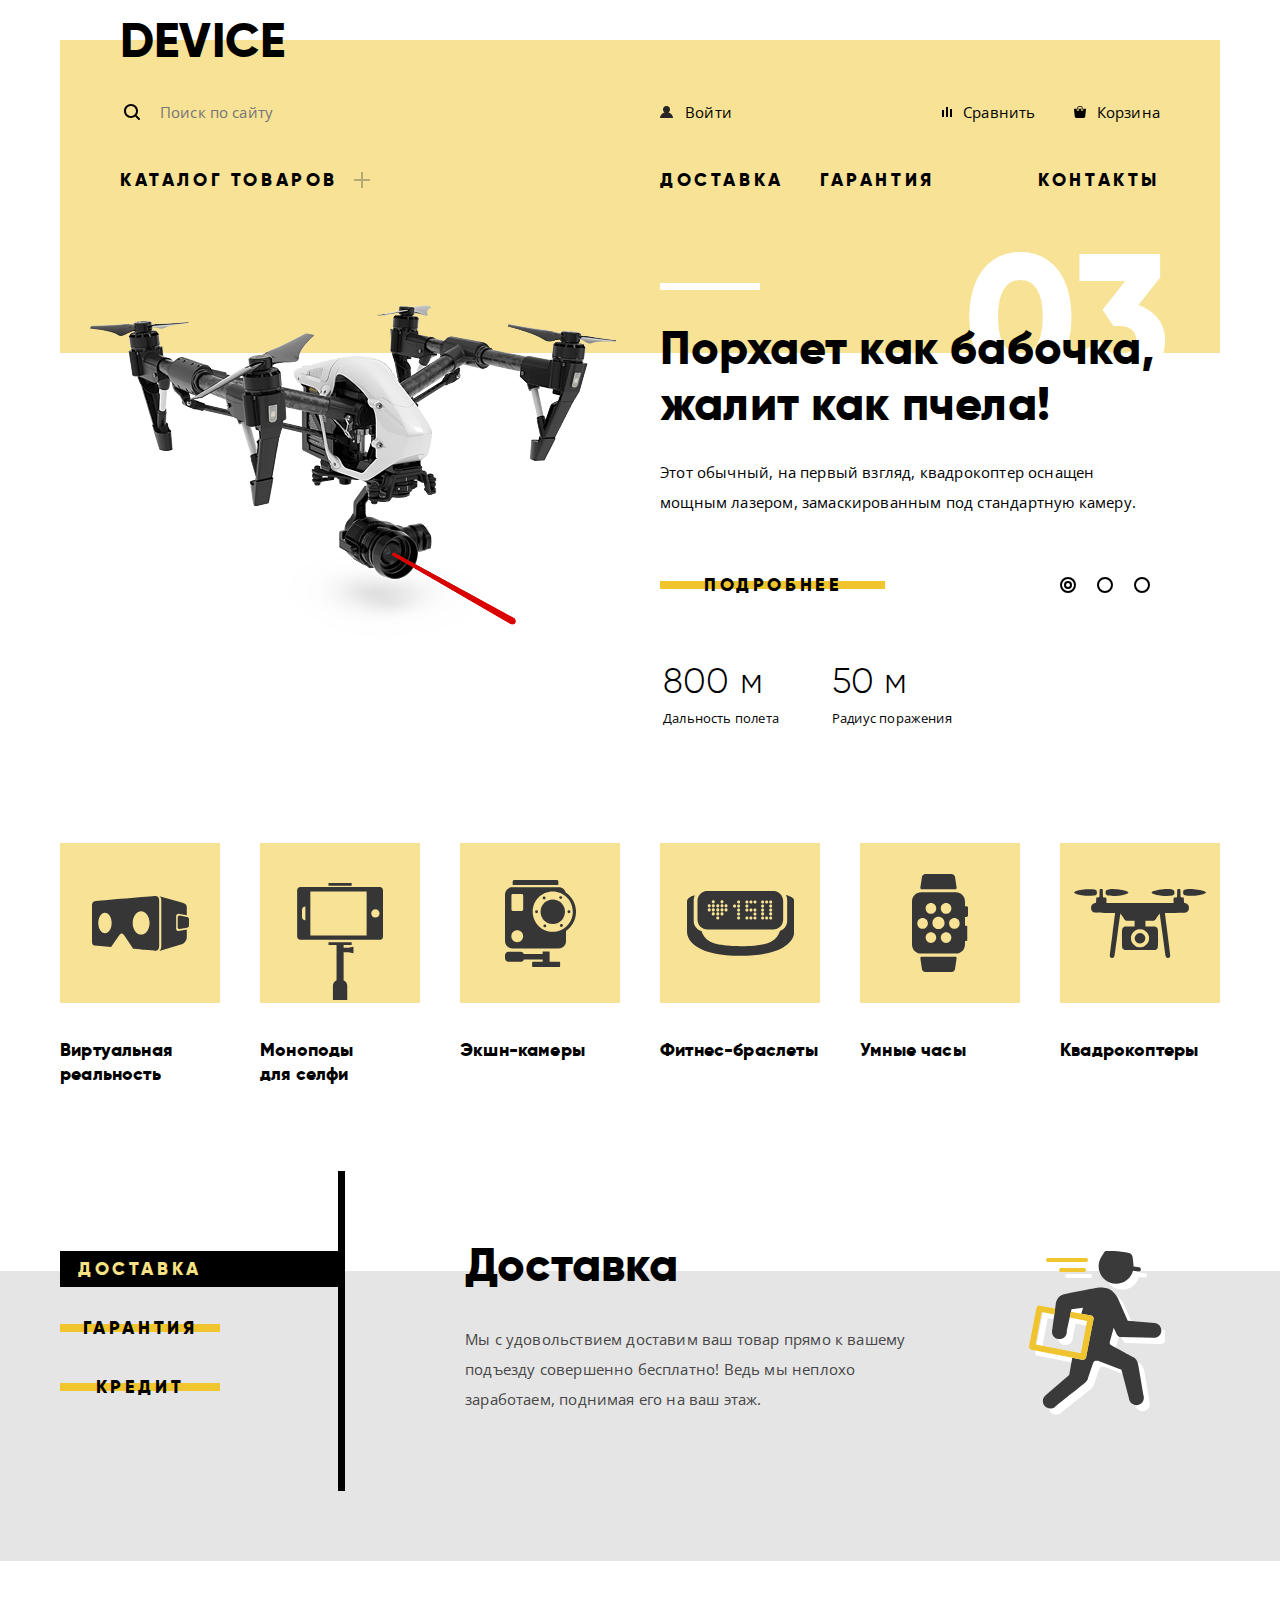
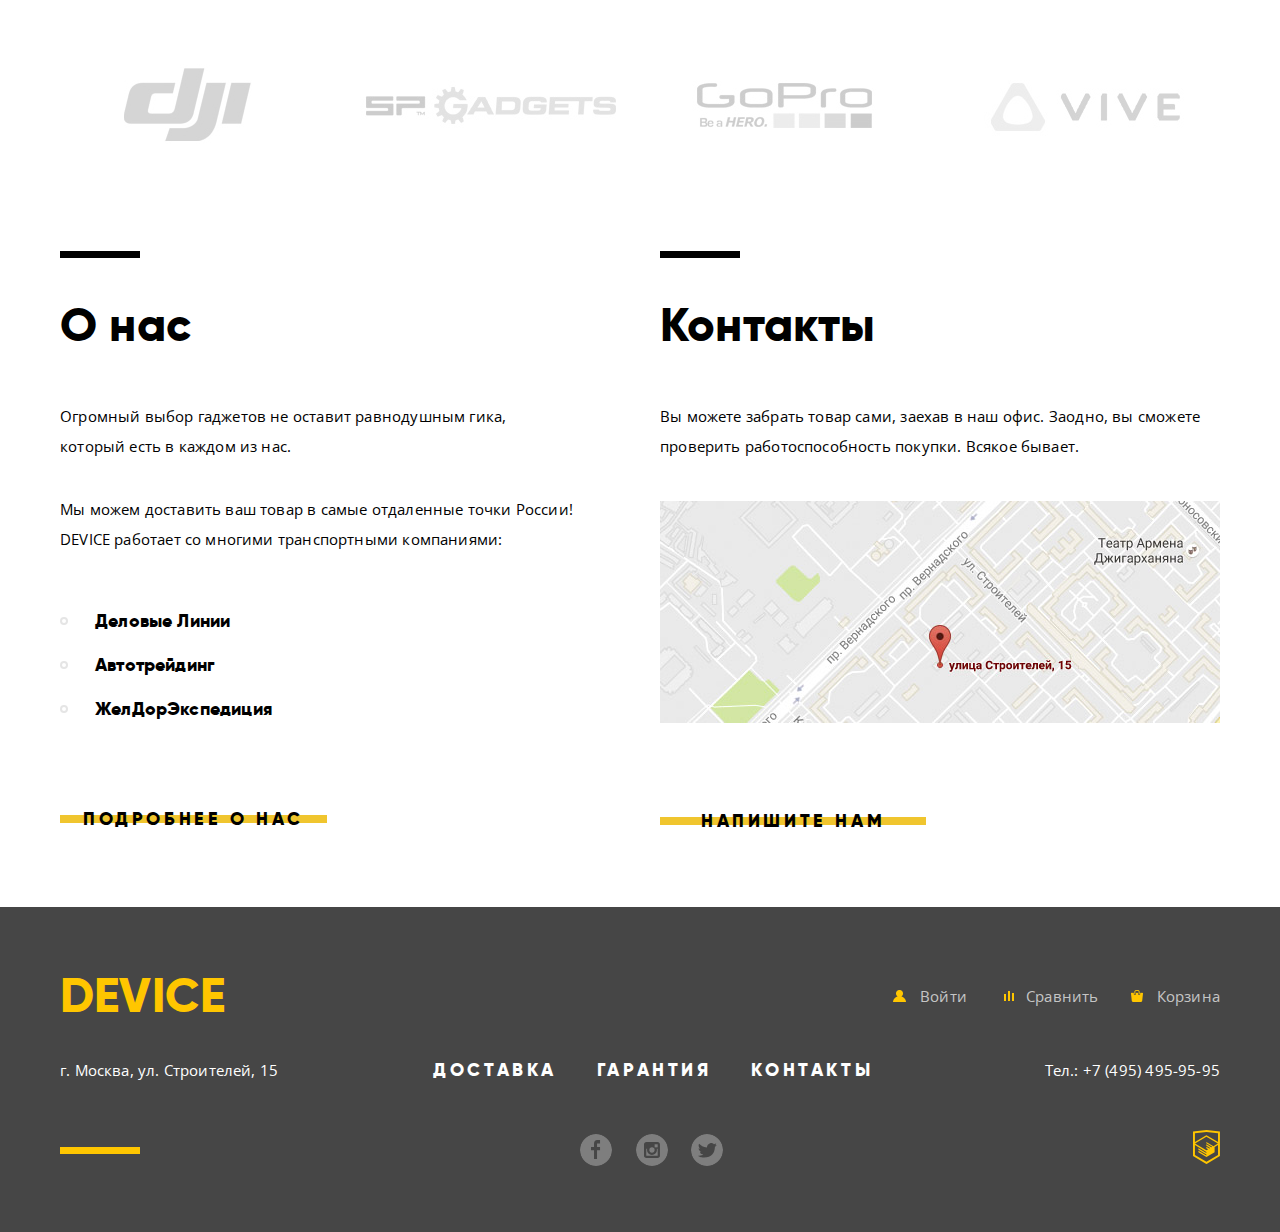
==== commit 04828aca: "много чего" ====
--- a/index.html
+++ b/index.html
@@ -83,8 +83,7 @@
                                     <span class="popular-item-number">01</span>
                                     <p class="popular-item-slogan">Делай селфи, <br>
                                         как Бен Стиллер!</p>
-                                    <p class="popular-item-promo">Самая длинная палка для селфи доступна в нашем магазине. <br>
-                                        Восемь (Восемь, Карл!) метров длиной и весом всего 5 килограмм.</p>
+                                    <p class="popular-item-promo">Самая длинная палка для селфи доступна в нашем магазине.<br>Восемь (Восемь, Карл!) метров длиной и весом 5 килограмм.</p>
                                     <a class="button more-details" href="#">
                                         <span class="more-details-content">Подробнее</span>
                                     </a>
@@ -277,9 +276,9 @@
                 <section class="index-column contacts" id="contacts">
                     <h2 class="index-column__title contacts__title">Контакты</h2>
                     <p class="index-column__text contacts__text">Вы можете забрать товар сами, заехав в наш офис. Заодно, вы сможете проверить работоспособность покупки. Всякое бывает.</p>
-                    <p class="index-column__image-box">
+                    <a class="index-column__image-box" href="#">
                         <img class="contacts__map" src="images/map.jpg" width="560" height="222" alt="г. Москва, ул. Строителей, 15">
-                    </p>
+                    </a>
                     <a class="button write-us" href="#write-us">
                         <span class="write-us-content">Напишите нам</span>
                     </a>
@@ -291,7 +290,7 @@
                 <div class="footer-top">
                     <a class="footer-logo">Device</a>
                     <ul class="footer-user-menu">
-                        <li><a href="login.html">Войти</a></li>
+                        <li><a class="login-link" href="login.html">Войти</a></li>
                         <li><a href="compare.html">Сравнить</a></li>
                         <li><a href="cart.html">Корзина</a></li>
                     </ul>                    
@@ -334,7 +333,7 @@
             </div>
         </footer>
         <section class="modal modal-login">
-            <h2 class="visuall-hidden">Личный Кабинет</h2>
+            <h2 class="visually-hidden">Личный Кабинет</h2>
             <form class="login-form" action="https://echo.htmlacademy.ru" method="POST">
             <p>
                 <label for="user-login">Логин:</label>
@@ -345,39 +344,47 @@
                 <input class="login-password" type="password" id="user-password" name="password" value="">
             </p>
             <p class="login-password-info">
-                <input class="visually-hidden" type="checkbox" id="login-password-info" name="remember">
-                <label class="login-checkbox" for="login-password-info">Запомните меня</label>
+                <label class="login-checkbox">
+                    <input class="visually-hidden" type="checkbox" name="remember">
+                    <span class="checkbox-indicator"></span>
+                    Запомните меня
+                </label>
                 <a class="restore" href="#">Я забыл пароль</a>
             </p>
-            <button class="button" type="submit">Войти</button>
+            <button class="button submit log-in" type="submit"><span>Войти</span></button>
             </form>
-            <button class="modal-close" type="button">Закрыть</button>
+            <button class="modal-close" type="button"><span class="visually-hidden">Закрыть</span></button>
         </section>
         <section class="modal modal-write-us" id="write-us">
-            <h2 class="visuall-hidden">Напишите нам</h2>
+            <h2 class="visually-hidden">Напишите нам</h2>
             <form class="write-us-form" action="https://echo.htmlacademy.ru" method="POST">
-                <p class="write-us-item">
-                    <label for="user-name">Ваше имя:</label>
-                    <input class="name" type="text" name="user-name" id="user-name" value="" placeholder="Имя Фамилия">
-                </p>
-                <p class="write-us-item">
-                    <label for="user-email">Ваш e-mail</label>
-                    <input class="email" type="email" name="user-email" id="user-email" value="" placeholder="email@example.com">
+                <div class="modal-write-us-box">
+                    <p class="write-us-item">
+                        <label for="user-name">Ваше имя:</label>
+                        <input class="name" type="text" name="user-name" id="user-name" value="" placeholder="Имя Фамилия">
                     </p>
                     <p class="write-us-item">
-                        <label for="user-text">Текст письма:</label>
-                        <input class="text" type="text" name="user-text" id="user-text" value="" placeholder="В свободной форме">
+                        <label for="user-email">Ваш e-mail</label>
+                        <input class="email" type="email" name="user-email" id="user-email" value="" placeholder="email@example.com">
+                    </p>
+                </div>
+                <p class="write-us-item write-us-item-textarea">
+                    <label for="user-text">Текст письма:</label>
+                    <textarea class="text" name="user-text" id="user-text" placeholder="В свободной форме"></textarea>
                 </p>
-                <button class="button" type="submit">Отправить</button>
+                <button class="button submit" type="submit"><span>Отправить</span></button>
             </form>
-            <button class="modal-close" type="button">Закрыть</button>
+            <button class="modal-close" type="button"><span class="visually-hidden">Закрыть</span></button>
         </section>
         <section class="modal modal-map ">
-            <h2 class="visuall-hidden">Как до нас добраться</h2>
-            <p>
-                <img src="" width="" height="" alt="г. Москва, ул. Строителей, 15">
+            <h2 class="visually-hidden">Как до нас добраться</h2>
+            <p class="modal-map-box">
+                <img src="images/map-big.jpg" width="960" height="559" alt="г. Москва, ул. Строителей, 15">
             </p>
-            <button class="modal-close" type="button">Закрыть</button>
+            <button class="modal-close" type="button"><span class="visually-hidden">Закрыть</span></button>
         </section>
+        <div class="modal-overlay"></div>
+        <script src="scripts/popup.js"></script>
+        <!-- <script src="scripts/map.js"></script> -->
     </body>
 </html>
--- a/styles/style.css
+++ b/styles/style.css
@@ -14,6 +14,57 @@
     font-style: normal;
 }
 
+@keyframes bounce {
+    0% {
+        transform: translateY(-2000px);
+    }
+
+    70% {
+        transform: translateY(30px);
+    }
+
+    90% {
+        transform: translateY(-10px);
+    }
+
+    100% {
+        transform: translateY(0);
+    }
+}
+
+@keyframes opacity {
+    0% {
+        opacity: 0;
+    }
+
+    100% {
+        opacity: 1;
+    }
+}
+
+
+@keyframes shake {
+    0%,
+    100% {
+        transform: translateX(0);
+    }
+
+    10%,
+    30%,
+    50%,
+    70%,
+    90% {
+        transform: translateX(-10px);
+    }
+
+    20%,
+    40%,
+    60%,
+    80% {
+        transform: translateX(10px);
+    }
+}
+
 *,
 *::before,
 *::after {
@@ -77,7 +128,7 @@
 .main-header-wrapper {
     position: relative;
 
-    min-height: 311px;
+    min-height: 313px;
     padding: 45px 60px 35px;
 
     color: #000000;
@@ -91,7 +142,7 @@
 }
 
 .inner-page .main-header {
-    margin-bottom: 30px;
+    margin-bottom: 43px;
 }
 
 .main-header-wrapper a {
@@ -434,6 +485,11 @@
 
 .site-navigation__item {
     width: 140px;
+}
+
+.site-navigation__current-item {
+    opacity: 0.5;
+    pointer-events: none;
 }
 
 .site-navigation__catalog {
@@ -558,13 +614,20 @@
 .popular-items {
     position: relative;
     top: -105px;
-}
-
+/* outline: 1px solid violet; */
+}
+
+.popular-items .container {
+    position: relative;
+
+    min-height: 490px;
+/* outline: 1px solid green; */
+}
 
 /* Н А Д О      У Б Р А Т Ь       Н А Д О      У Б Р А Т Ь       Н А Д О      У Б Р А Т Ь       Н А Д О      У Б Р А Т Ь       Н А Д О      У Б Р А Т Ь       Н А Д О      У Б Р А Т Ь       Н А Д О      У Б Р А Т Ь        */
 
 .popular-item:first-child {
-    display: block;
+    display: none;
 }
 
 .popular-item:nth-child(2) {
@@ -572,8 +635,7 @@
 }
 
 .popular-item:nth-child(3) {
-    display: none;
-
+    display: block;
 }
 
 /* Н А Д О      У Б Р А Т Ь       Н А Д О      У Б Р А Т Ь       Н А Д О      У Б Р А Т Ь       Н А Д О      У Б Р А Т Ь       Н А Д О      У Б Р А Т Ь       Н А Д О      У Б Р А Т Ь       Н А Д О      У Б Р А Т Ь        */
@@ -670,21 +732,23 @@
 
 .popular-item-promo {
     margin: 0;
-    margin-bottom: 30px;
+    margin-bottom: 50px;
     padding: 0;
 
     font-family: "Open Sans", Arial, sans-serif;
     font-size: 15px;
     line-height: 30px;
     font-weight: normal;
+
+/* outline: 1px solid black; */
 }
 
 .button {
     position: relative;
 
     display: inline-block;
-    padding-top: 6px;
-    padding-bottom: 6px;
+    padding-top: 8px;
+    padding-bottom: 8px;
 
     font-size: 18px;
     line-height: 20px;
@@ -779,8 +843,8 @@
 
 .slides-switches {
     position: absolute;
-    bottom: 135px;
-    right: 20px;
+    bottom: 145px;
+    right: 100px;
 
     display: flex;
     width: 80px;
@@ -790,6 +854,7 @@
 
     list-style: none;
 }
+
 
 .slide-radio {
     margin: 0;
@@ -806,12 +871,12 @@
 
     display: block;
 
-    width: 12px;
-    height: 12px;
+    width: 16px;
+    height: 16px;
     margin: 0;
     padding: 0; 
 
-    border: 1px solid black;
+    border: 2px solid black;
     border-radius: 50%;
 
     background-color: transparent;
@@ -825,11 +890,11 @@
     left: 50%;
 
     display: block;
-    width: 4px;
-    height: 4px;
-    margin-top: -2px;
-    margin-left: -2px;
-    border: 1px solid black;
+    width: 8px;
+    height: 8px;
+    margin-top: -4px;
+    margin-left: -4px;
+    border: 2px solid black;
     border-radius: 50%;
 
     background-color: transparent;
@@ -1175,12 +1240,14 @@
 }
 
 .index-column__image-box {
+    display: block;
     width: 560px;
     height: 222px;
 
     margin: 0;
     margin-bottom: 80px;
     padding: 0;
+/* outline: 2px solid springgreen; */
 }
 
 .about-us__transport-companies-list {
@@ -1579,24 +1646,229 @@
 }
 
 .modal {
+    position: fixed;
+    z-index: 10000;
+
     background-color: #ffffff;
-}
-
-.login-user,
-.login-password,
-.name,
-.email,
-.text {
+    box-shadow: 0 30px 50px rgba(0, 0, 0, 0.7);
+}
+
+.modal-overlay {
+    position: fixed;
+    top: 0;
+    left: 0;
+
+    display: none;
+    width: 100%;
+    height: 100%;
+
+    background-color: rgba(0, 0, 0, 0.5);
+    z-index: 1000;
+}
+
+.modal-write-us {
+    top: 50px;
+    left: 50%;
+
+    display: none;
+    width: 960px;
+    padding: 95px 100px 70px;
+    margin-left: -480px;
+}
+
+.modal-close {
+    position: absolute;
+    top: 22px;
+    right: 22px;
+
+    width: 55px;
+    height: 55px;
     border: none;
+    border-radius: 50%;
+
+    background-color: rgba(247, 226, 150, 0.5);
+    cursor: pointer;
+}
+
+.modal-close:hover,
+.modal-close:focus {
+    background-color: rgb(247, 226, 150);
+    outline: none;
+}
+
+.modal-close:active {
+    background-color: rgba(247, 226, 150, 0.3);
+}
+
+.modal-close::before,
+.modal-close::after {
+    content: "";
+
+    position: absolute;
+    top: 26px;
+    left: 15px;
+
+    width: 25px;
+    height: 2px;
+
+    background-color: #ffffff;
+
+}
+
+.modal-close::before {
+    transform: rotate(45deg);
+}
+
+.modal-close::after {
+    transform: rotate(-45deg);
+}
+
+.modal-write-us-box {
+    display: flex;
+    justify-content: space-between;
+    margin-bottom: 35px;
+}
+
+.modal-write-us-box .write-us-item {
+    width: 360px;
+
+/* outline: 2px solid #000000; */
+}
+
+.write-us-form input[type="text"],
+.write-us-form input[type="email"],
+.write-us-form textarea {
+    width: 100%;
+    padding: 16px 19px 19px;
+    border: none;
 
     font-family: "Open Sans", Arial, sans-serif;
-    font-size: 15px;
-    line-height: 30px;
+    font-size: 14px;
+    line-height: 18px;
     font-weight: normal;
     letter-spacing: none;
     color: #000000;
 
     background-color: #f2f2f2;
+}
+.write-us-form input[type="text"]:hover,
+.write-us-form input[type="email"]:hover,
+.write-us-form textarea:hover {
+    background-color: #eaeaea;
+    outline: none;
+}
+
+.write-us-form input[type="text"]:focus,
+.write-us-form input[type="email"]:focus,
+.write-us-form textarea:focus {
+    border: 3px solid #f0c52e;
+
+    background-color: #ffffff;
+}
+
+.text {
+    min-height: 155px;
+}
+
+.write-us-item {
+    margin: 0;
+    padding: 0;
+}
+
+.write-us-item-textarea {
+    margin-bottom: 45px;
+}
+
+.write-us-form label {
+    display: block;
+    margin-bottom: 10px;
+}
+
+.submit {
+    width: 200px;
+    border: none;
+
+    font-family: "gilroyextrabold", Arial, sans-serif;
+    font-weight: normal;
+    background-color: transparent;
+    text-align: center;
+}
+
+.submit span {
+    position: relative;
+    z-index: 100;
+}
+
+.modal-login {
+    top: 100px;
+    left: 50%;
+
+    display: none;
+    width: 550px;
+    padding: 50px 80px;
+    margin-left: -275px;
+}
+
+.login-form p:not(:last-of-type) label {
+    display: block;
+    margin-bottom: 10px;
+}
+
+.login-user,
+.login-password {
+    width: 100%;
+    padding: 12px 19px;
+    border: none;
+
+    font-family: "Open Sans", Arial, sans-serif;
+    font-size: 14px;
+    line-height: 18px;
+    font-weight: normal;
+    letter-spacing: none;
+    color: #000000;
+
+    background-color: #f2f2f2;
+}
+
+.login-password-info {
+    display: flex;
+    flex-wrap: wrap;
+    justify-content: space-between;
+    align-items: center;
+    margin-bottom: 35px;
+}
+
+.login-checkbox {
+    position: relative;
+
+    padding-left: 35px;
+
+    cursor: pointer;
+}
+
+.login-checkbox input[type="checkbox"] + .checkbox-indicator {
+    position: absolute;
+    top: 0px;
+    left: 0;
+
+    width: 22px;
+    height: 22px;
+
+    border: 2px solid #000000;
+    border-radius: 50%;
+
+    transition-duration: 0.1s;
+}
+
+.login-checkbox input[type="checkbox"]:focus + .checkbox-indicator {
+    border-color: #f0c52e;
+
+    outline: none;
+}
+
+.login-checkbox input[type="checkbox"]:checked + .checkbox-indicator {
+    border: 6px solid #f0c52e;
+    background-color: #000000;
 }
 
 .login-checkbox:hover,
@@ -1612,6 +1884,44 @@
 .restore:hover,
 .restore:focus {
     text-decoration: none;
+}
+
+.log-in {
+    width: 150px;
+}
+
+.modal-map {
+    top: 50%;
+    left: 50%;
+
+    display: none;
+    width: 960px;
+    height: 559px;
+    margin-left: -480px;
+    margin-top: -280px;
+}
+
+.modal-map-box {
+    width: 960px;
+    height: 559px;
+    margin: 0;
+    padding: 0;
+}
+
+.modal-show {
+    display: block;
+
+    animation: bounce 0.6s;
+}
+
+.overlay-show {
+    display: block;
+
+    animation: opacity 0.5s;
+}
+
+.modal-error {
+    animation: shake 0.6s;
 }
 
 .page-wrapper {
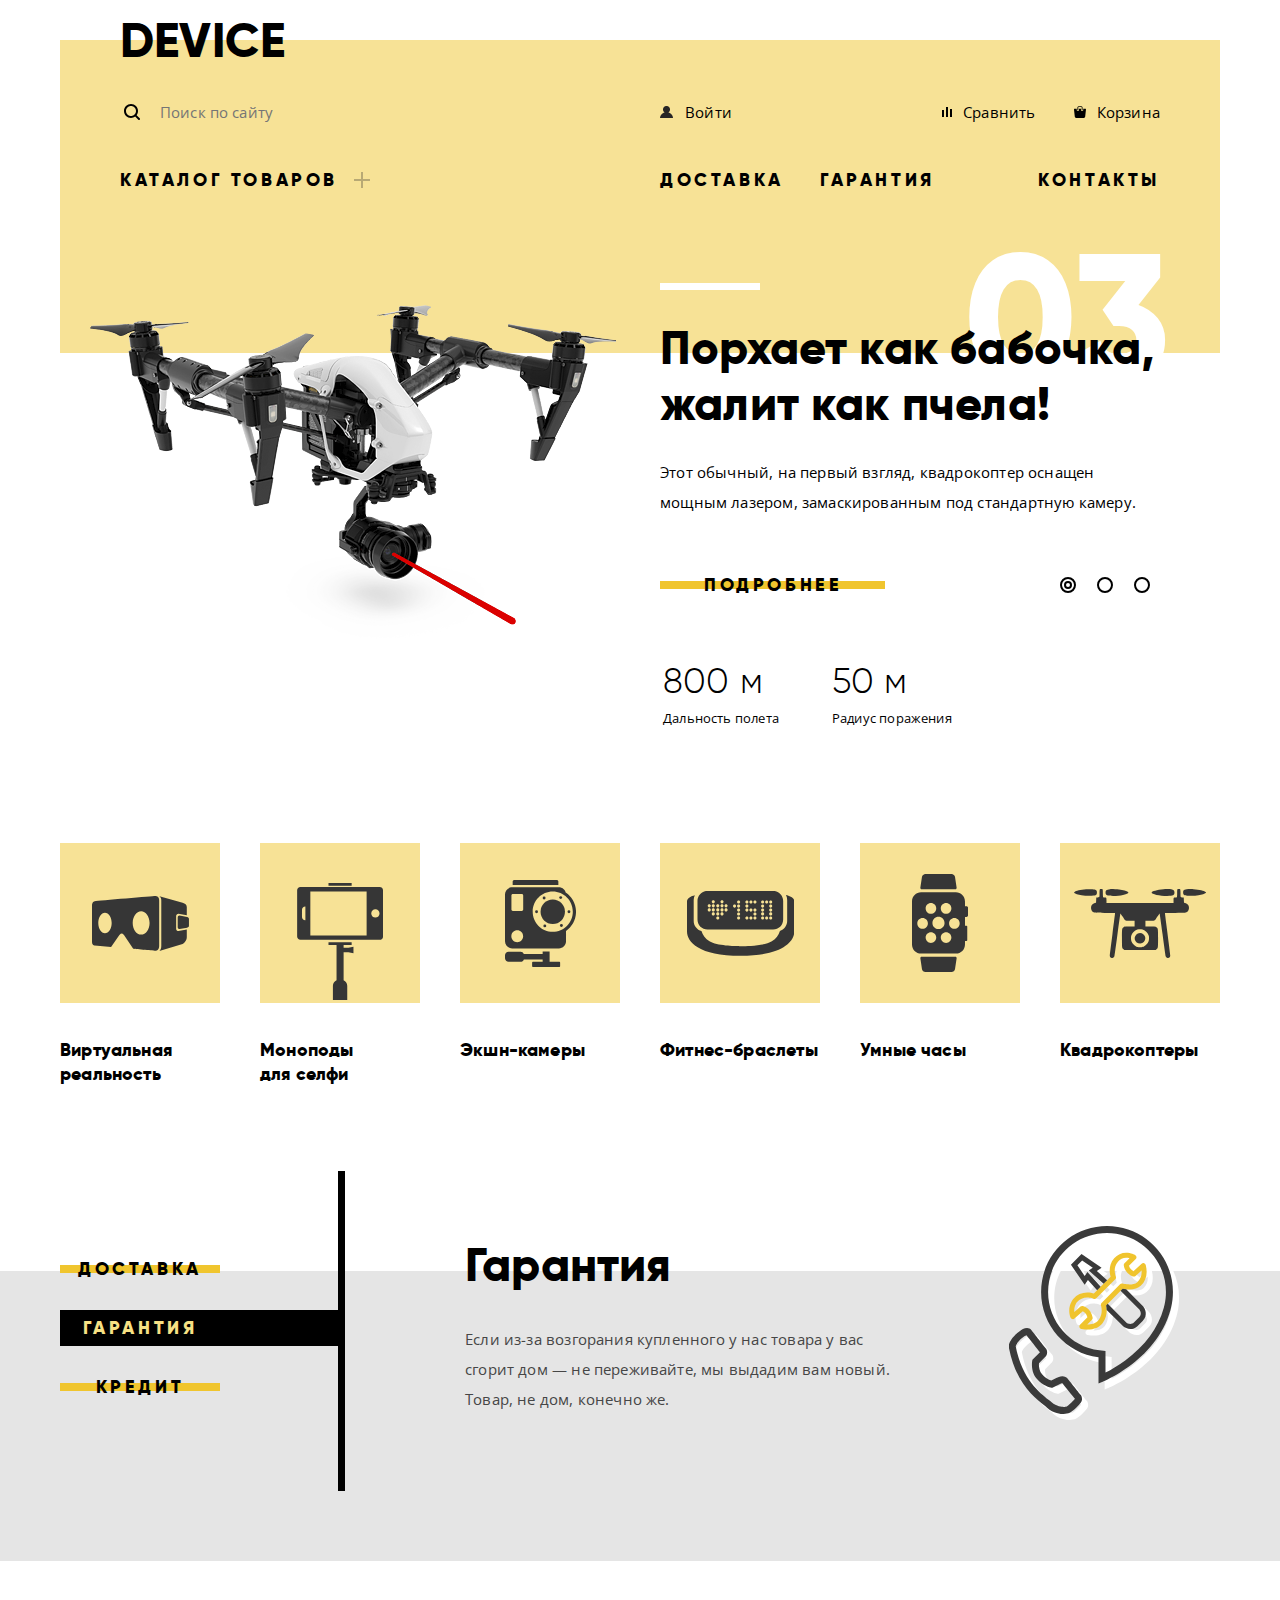
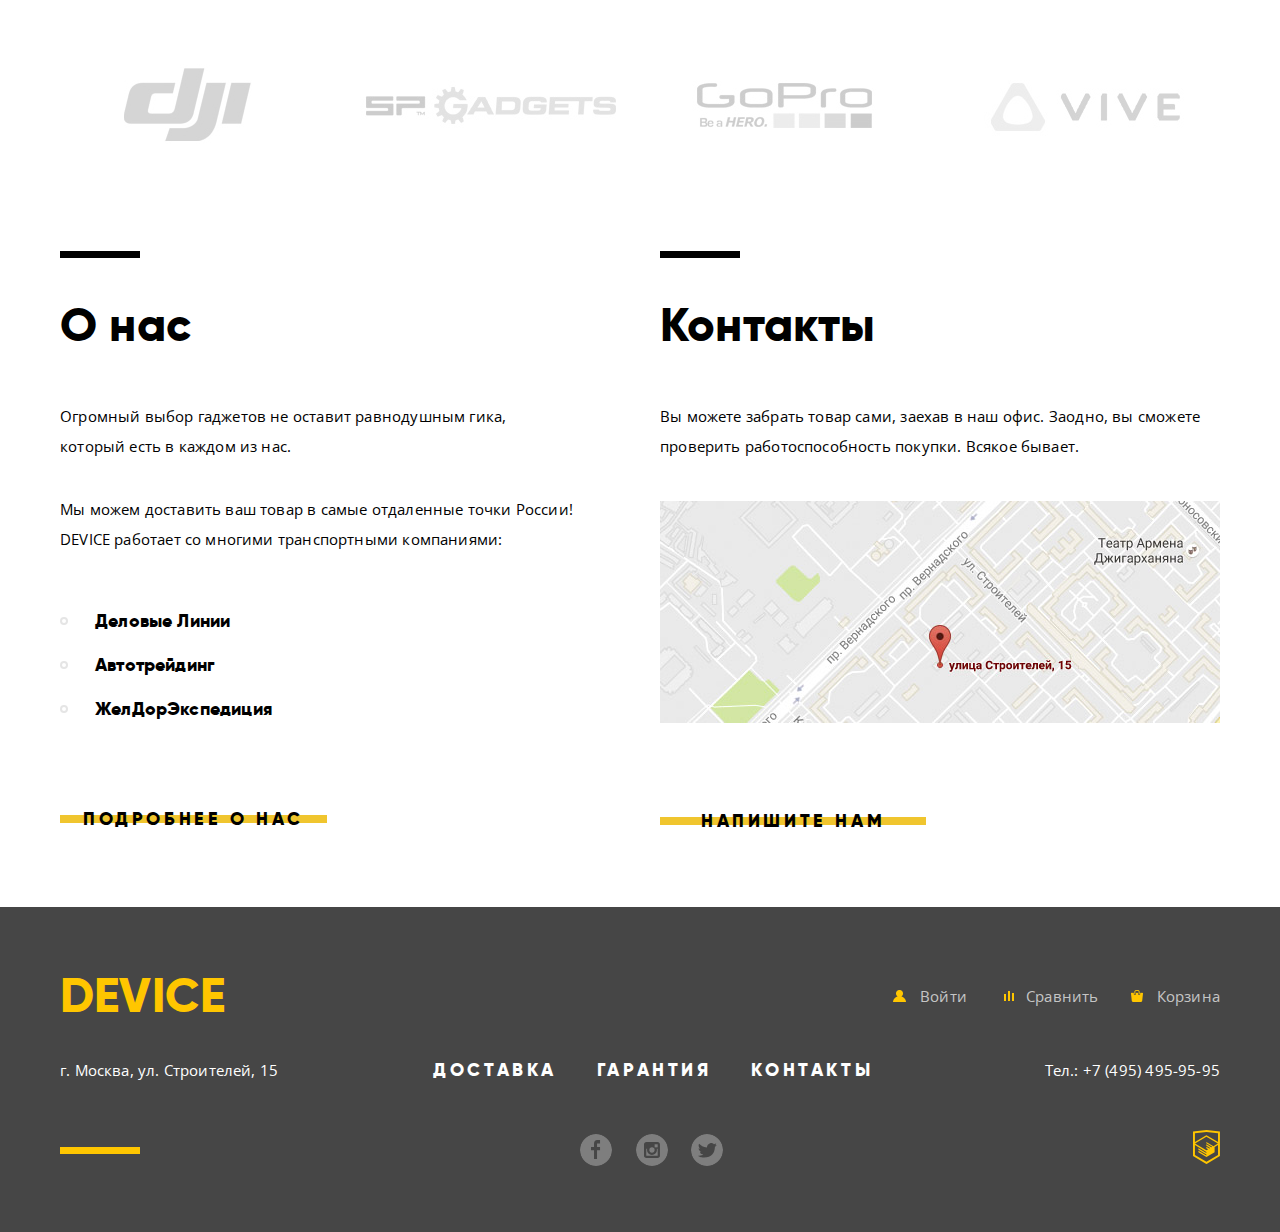
==== commit 55157e5f: "попапы" ====
--- a/index.html
+++ b/index.html
@@ -198,33 +198,33 @@
                     <h2 class="visually-hidden">Сервисы</h2>
                     <div class="services-column">
                         <ul class="services-list">
-                            <li class="service-item service-item-current">
-                                <a class="button services-button" href="#service-delivery">
+                            <li class="service-item">
+                                <a class="button services-button services-link" href="#">
                                     <span class="services-button-content">Доставка</span>
                                 </a>
                             </li>
-                            <li class="service-item">
-                                <a class="button services-button" href="#service-warranty">
+                            <li class="service-item service-item-current">
+                                <a class="button services-button services-link" href="#">
                                     <span class="services-button-content">Гарантия</span>
                                 </a>
                             </li>
                             <li class="service-item">
-                                <a class="button services-button" href="#service-credit">
+                                <a class="button services-button services-link" href="#">
                                     <span class="services-button-content">Кредит</span>
                                 </a>
                             </li>
                         </ul>
                         <div class="services-box">
-                            <section class="service delivery" id="service-delivery">
+                            <section class="service-point service-point-delivery">
                                 <h3 class="delivery-title">Доставка</h3>
                                 <p class="delivery-text">Мы с удовольствием доставим ваш товар прямо к вашему подъезду совершенно бесплатно! Ведь мы неплохо заработаем, поднимая его на ваш этаж.</p>
                             </section>
-                            <section class="service warranty" id="service-warranty">
+                            <section class="service-point service-point-warranty description-active">
                                 <h3 class="warranty-title">Гарантия</h3>
                                 <p class="warranty-text">Если из-за возгорания купленного у нас товара у вас сгорит дом — не переживайте, мы выдадим вам новый. <br> 
                                     Товар, не дом, конечно же.</p>
                             </section>
-                            <section class="service credit" id="service-credit">
+                            <section class="service-point service-point-credit">
                                 <h3 class="credit-title">Кредит</h3>
                                 <p class="credit-text">Залезть в долговую яму стало проще! Кредитные консультанты подберут для вас наиболее выгодные условия кредита. Выгодные для нашего банка, разумеется.</p>
                             </section>
@@ -374,17 +374,20 @@
                 </p>
                 <button class="button submit" type="submit"><span>Отправить</span></button>
             </form>
-            <button class="modal-close" type="button"><span class="visually-hidden">Закрыть</span></button>
+            <button class="modal-close modal-write-us-close" type="button"><span class="visually-hidden">Закрыть</span></button>
         </section>
-        <section class="modal modal-map ">
+        <section class="modal modal-map">
             <h2 class="visually-hidden">Как до нас добраться</h2>
-            <p class="modal-map-box">
+            <iframe src="https://www.google.com/maps/embed?pb=!1m18!1m12!1m3!1d2674.6601710811333!2d37.52778005465337!3d55.6870379175277!2m3!1f0!2f0!3f0!3m2!1i1024!2i768!4f13.1!3m3!1m2!1s0x46b54cf65f5c8955%3A0x694710ccd55501e!2z0YPQuy4g0KHRgtGA0L7QuNGC0LXQu9C10LksIDE1LCDQnNC-0YHQutCy0LAsINCg0L7RgdGB0LjRjywgMTE5MzEx!5e0!3m2!1sru!2skz!4v1572548552860!5m2!1sru!2skz" width="960" height="559" frameborder="0" style="border:0;" allowfullscreen=""></iframe>
+            <p class="modal-map-box" href="#">
                 <img src="images/map-big.jpg" width="960" height="559" alt="г. Москва, ул. Строителей, 15">
             </p>
-            <button class="modal-close" type="button"><span class="visually-hidden">Закрыть</span></button>
+            <button class="modal-close modal-map-close" type="button"><span class="visually-hidden">Закрыть</span></button>
         </section>
         <div class="modal-overlay"></div>
         <script src="scripts/popup.js"></script>
-        <!-- <script src="scripts/map.js"></script> -->
+        <script src="scripts/write-area.js"></script>
+        <script src="scripts/map.js"></script>
+        <script src="scripts/services.js"></script>
     </body>
 </html>
--- a/styles/style.css
+++ b/styles/style.css
@@ -29,6 +29,24 @@
 
     100% {
         transform: translateY(0);
+    }
+}
+
+@keyframes bounce-horizont {
+    0% {
+        transform: translateX(2000px);
+    }
+
+    70% {
+        transform: translateX(-30px);
+    }
+
+    90% {
+        transform: translateX(10px);
+    }
+
+    100% {
+        transform: translateX(0);
     }
 }
 
@@ -1057,13 +1075,14 @@
 /* outline: 2px solid red; */
 }
 
-.service {
-    position: relative;
-
+.service-point {
+    position: relative;
+
+    display: none;
 /* outline: 2px solid green; */
 }
 
-.delivery::after {
+.service-point-delivery::after {
     content: "";
 
     position: absolute;
@@ -1079,7 +1098,7 @@
     background-repeat: no-repeat;
 }
 
-.warranty::after {
+.service-point-warranty::after {
     content: "";
 
     position: absolute;
@@ -1095,7 +1114,7 @@
     background-repeat: no-repeat;
 }
 
-.credit::after {
+.service-point-credit::after {
     content: "";
 
     position: absolute;
@@ -1111,7 +1130,7 @@
     background-repeat: no-repeat;
 }
 
-.service h3 {
+.service-point h3 {
     margin: 0;
     margin-bottom: 35px;
     padding: 0;
@@ -1123,7 +1142,7 @@
 /* outline: 2px solid rgb(179, 11, 230); */
 }
 
-.service p {
+.service-point p {
     width: 450px;
     margin: 0;
     padding: 0;
@@ -1137,28 +1156,9 @@
 /* outline: 2px solid yellow; */
 }
 
-/* sdadasdafasdfasdfsdfsdadasdafasdfasdfsdfsdadasdafasdfasdfsdfsdadasdafasdfasdfsdf */
-
-/* sdadasdafasdfasdfsdfsdadasdafasdfasdfsdfsdadasdafasdfasdfsdfsdadasdafasdfasdfsdf */
-
-/* sdadasdafasdfasdfsdfsdadasdafasdfasdfsdfsdadasdafasdfasdfsdfsdadasdafasdfasdfsdf */
-.warranty {
-    display: none;
-}
-
-.credit {
-    display: none;
-}
-
-.delivery {
+.description-active {
     display: block;
 }
-
-/* sdadasdafasdfasdfsdfsdadasdafasdfasdfsdfsdadasdafasdfasdfsdfsdadasdafasdfasdfsdf */
-
-/* sdadasdafasdfasdfsdfsdadasdafasdfasdfsdfsdadasdafasdfasdfsdfsdadasdafasdfasdfsdf */
-
-/* sdadasdafasdfasdfsdfsdadasdafasdfasdfsdfsdadasdafasdfasdfsdfsdadasdafasdfasdfsdf */
 
 .companies-logos-list {
     display: flex;
@@ -1901,7 +1901,21 @@
     margin-top: -280px;
 }
 
+.modal-map iframe {
+    position: relative;
+    z-index: 2;
+}
+
+.modal-map-close {
+    z-index: 3;
+}
+
 .modal-map-box {
+    position: absolute;
+    top: 0;
+    left: 0;
+    z-index: 1;
+
     width: 960px;
     height: 559px;
     margin: 0;
@@ -1912,6 +1926,12 @@
     display: block;
 
     animation: bounce 0.6s;
+}
+
+.modal-show-map {
+    display: block;
+
+    animation: bounce-horizont 0.6s;
 }
 
 .overlay-show {
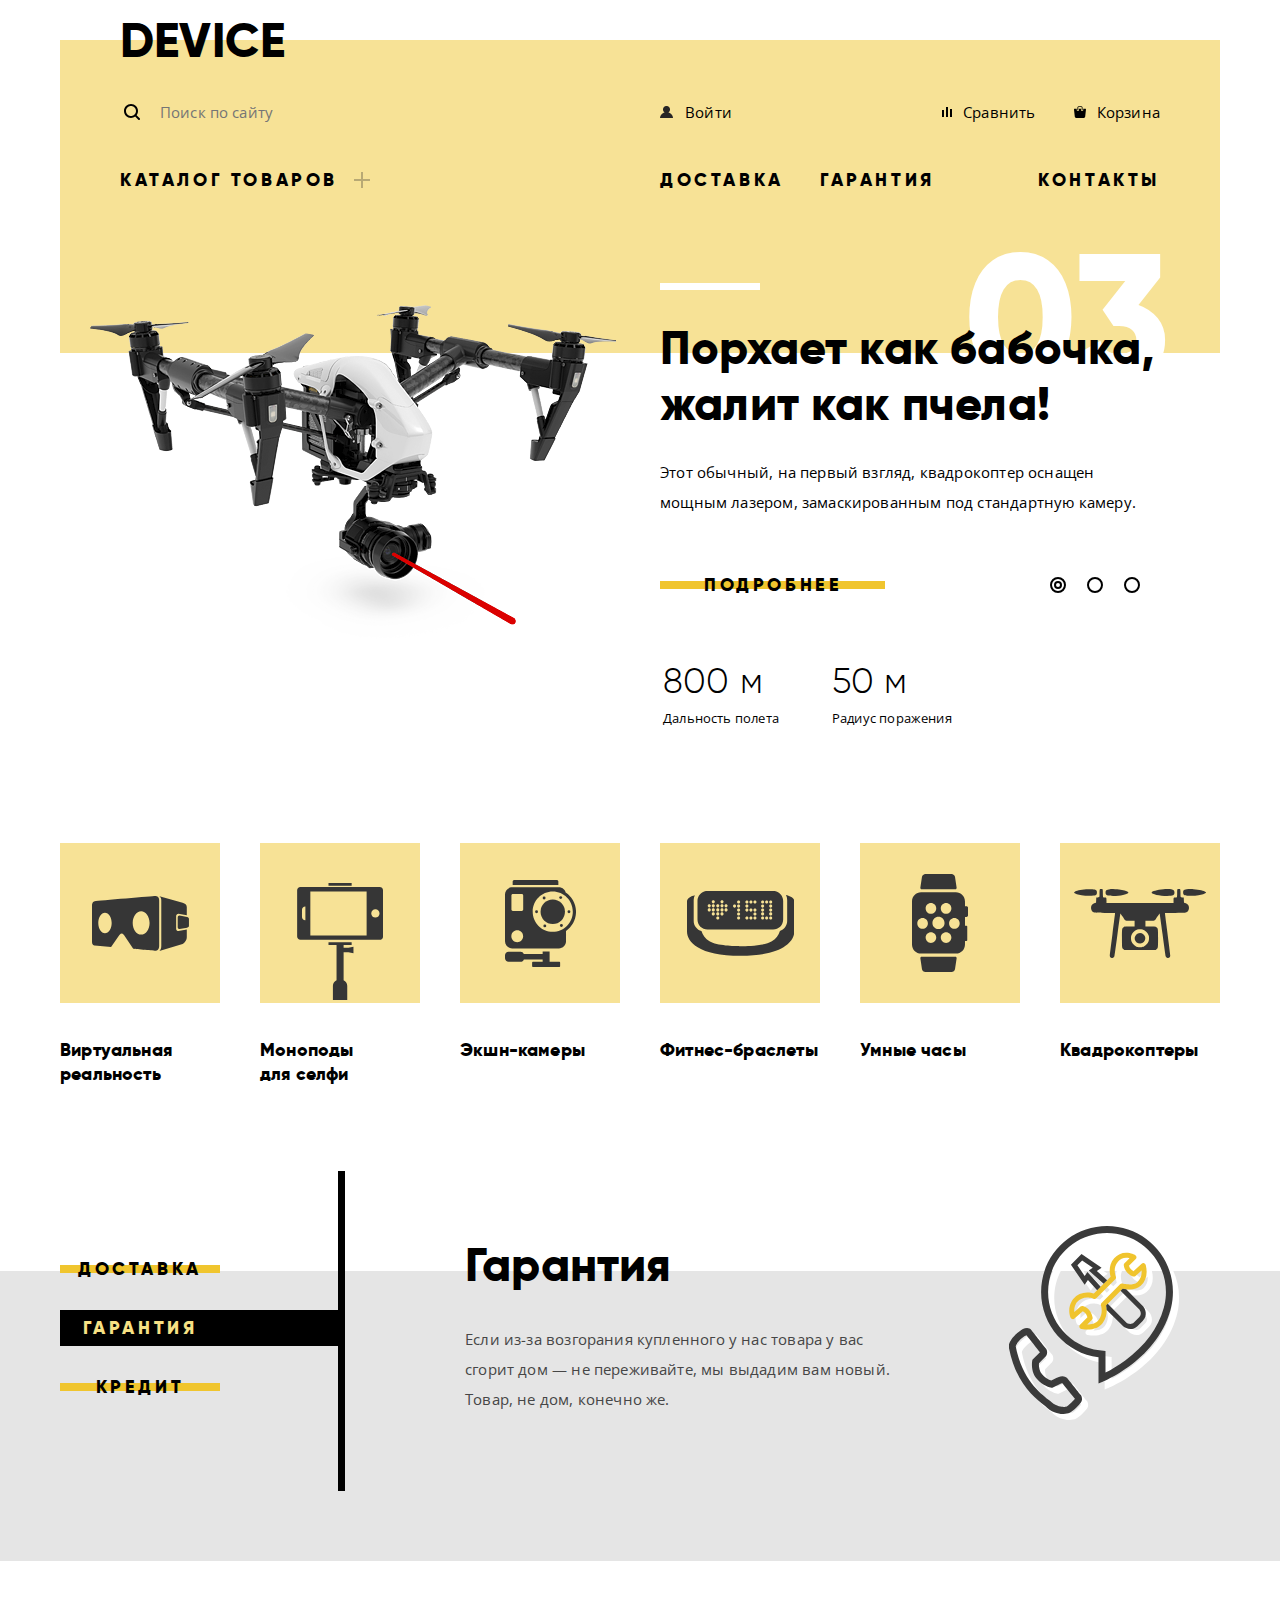
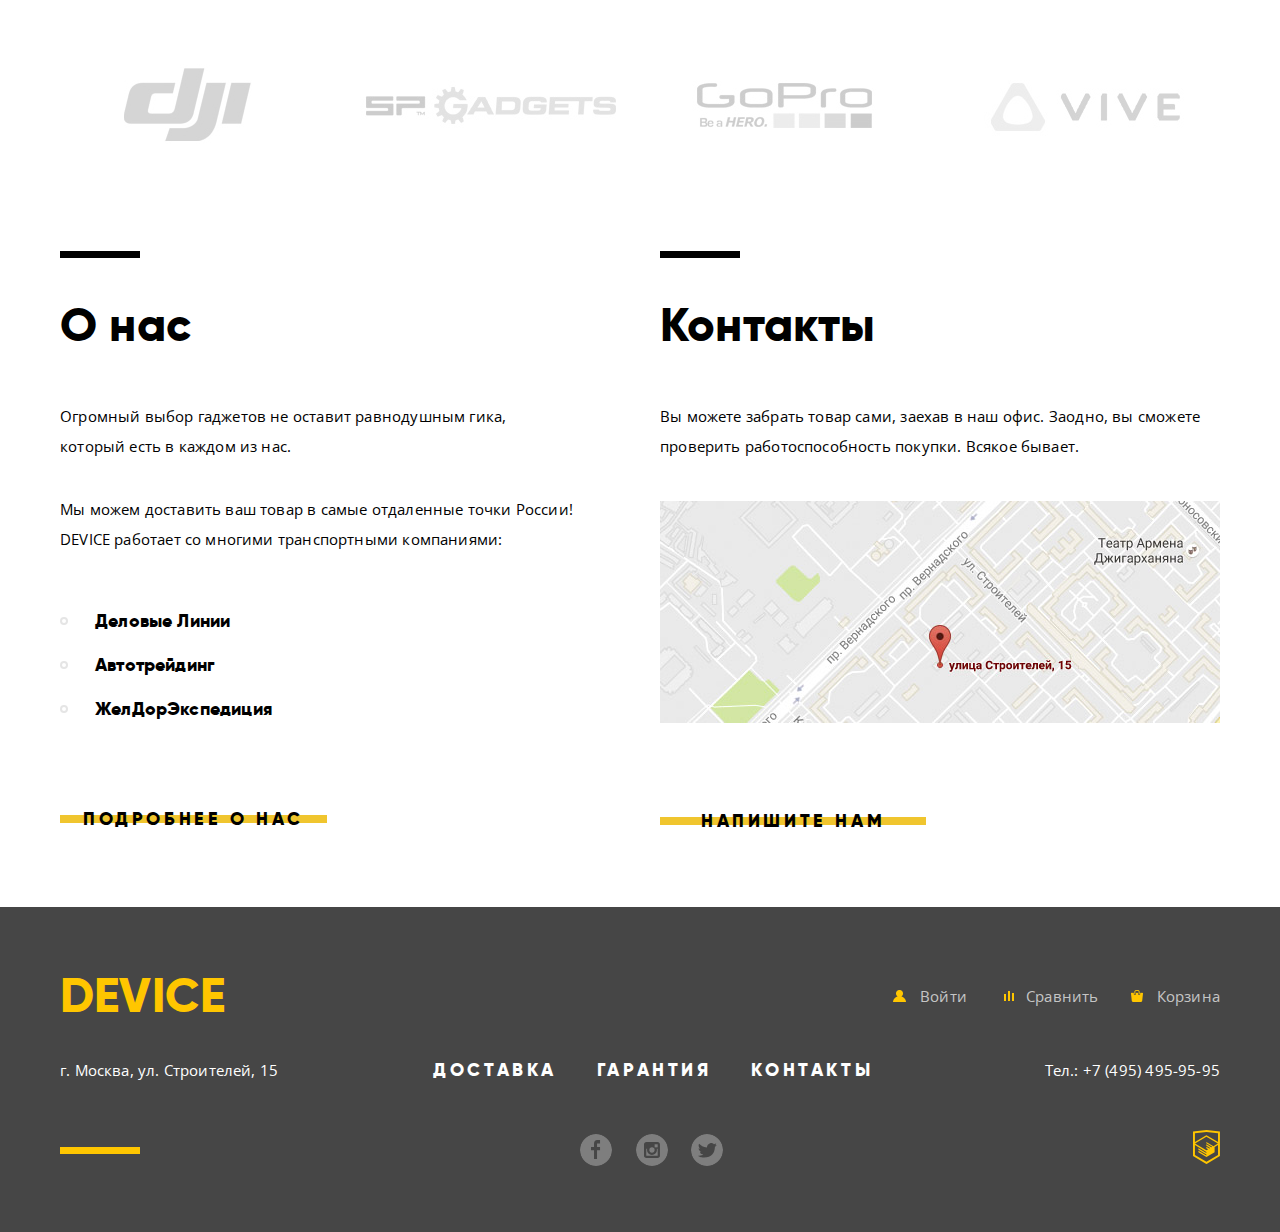
==== commit 5c3151ab: "Исправляет ошибки" ====
--- a/index.html
+++ b/index.html
@@ -15,8 +15,8 @@
                     <div class="user-tools">
                         <div class="user-tools-item user-tools-box" >
                             <form class="user-tools-form" action="https://echo.htmlacademy.ru" method="POST">
-                                <input class="user-tools-seach" type="seach" name="seach" id="user-seach" placeholder="Поиск по сайту">
-                                <label for="user-seach"><span class="visually-hidden">Поиск по сайту</span></label>
+                                <input class="user-tools-search" type="search" name="search" id="user-search" placeholder="Поиск по сайту">
+                                <label for="user-search"><span class="visually-hidden">Поиск по сайту</span></label>
                                 <button class="user-tools-submit" type="submit">Найти</button>
                             </form>
                         </div>
@@ -378,8 +378,8 @@
         </section>
         <section class="modal modal-map">
             <h2 class="visually-hidden">Как до нас добраться</h2>
-            <iframe src="https://www.google.com/maps/embed?pb=!1m18!1m12!1m3!1d2674.6601710811333!2d37.52778005465337!3d55.6870379175277!2m3!1f0!2f0!3f0!3m2!1i1024!2i768!4f13.1!3m3!1m2!1s0x46b54cf65f5c8955%3A0x694710ccd55501e!2z0YPQuy4g0KHRgtGA0L7QuNGC0LXQu9C10LksIDE1LCDQnNC-0YHQutCy0LAsINCg0L7RgdGB0LjRjywgMTE5MzEx!5e0!3m2!1sru!2skz!4v1572548552860!5m2!1sru!2skz" width="960" height="559" frameborder="0" style="border:0;" allowfullscreen=""></iframe>
-            <p class="modal-map-box" href="#">
+            <iframe src="https://www.google.com/maps/embed?pb=!1m18!1m12!1m3!1d2674.6601710811333!2d37.52778005465337!3d55.6870379175277!2m3!1f0!2f0!3f0!3m2!1i1024!2i768!4f13.1!3m3!1m2!1s0x46b54cf65f5c8955%3A0x694710ccd55501e!2z0YPQuy4g0KHRgtGA0L7QuNGC0LXQu9C10LksIDE1LCDQnNC-0YHQutCy0LAsINCg0L7RgdGB0LjRjywgMTE5MzEx!5e0!3m2!1sru!2skz!4v1572548552860!5m2!1sru!2skz" width="960" height="559" style="border:0;"></iframe>
+            <p class="modal-map-box">
                 <img src="images/map-big.jpg" width="960" height="559" alt="г. Москва, ул. Строителей, 15">
             </p>
             <button class="modal-close modal-map-close" type="button"><span class="visually-hidden">Закрыть</span></button>
--- a/styles/style.css
+++ b/styles/style.css
@@ -1,52 +1,112 @@
 @font-face {
     font-family: 'gilroyextrabold';
-    src:
-    url('../fonts/gilroy-extrabold-webfont.woff2') format('woff2');
+    src: url('../fonts/gilroy-extrabold-webfont.woff2') format('woff2');
     font-weight: normal;
     font-style: normal;
 }
 
 @font-face {
     font-family: 'gilroylight';
-    src:
-    url('../fonts/gilroy-light-webfont.woff2') format('woff2');
+    src: url('../fonts/gilroy-light-webfont.woff2') format('woff2');
     font-weight: normal;
     font-style: normal;
+}
+
+@-webkit-keyframes bounce {
+    0% {
+        -webkit-transform: translateY(-2000px);
+                transform: translateY(-2000px);
+    }
+
+    70% {
+        -webkit-transform: translateY(30px);
+                transform: translateY(30px);
+    }
+
+    90% {
+        -webkit-transform: translateY(-10px);
+                transform: translateY(-10px);
+    }
+
+    100% {
+        -webkit-transform: translateY(0);
+                transform: translateY(0);
+    }
 }
 
 @keyframes bounce {
     0% {
-        transform: translateY(-2000px);
+        -webkit-transform: translateY(-2000px);
+                transform: translateY(-2000px);
     }
 
     70% {
-        transform: translateY(30px);
+        -webkit-transform: translateY(30px);
+                transform: translateY(30px);
     }
 
     90% {
-        transform: translateY(-10px);
+        -webkit-transform: translateY(-10px);
+                transform: translateY(-10px);
     }
 
     100% {
-        transform: translateY(0);
+        -webkit-transform: translateY(0);
+                transform: translateY(0);
+    }
+}
+
+@-webkit-keyframes bounce-horizont {
+    0% {
+        -webkit-transform: translateX(2000px);
+                transform: translateX(2000px);
+    }
+
+    70% {
+        -webkit-transform: translateX(-30px);
+                transform: translateX(-30px);
+    }
+
+    90% {
+        -webkit-transform: translateX(10px);
+                transform: translateX(10px);
+    }
+
+    100% {
+        -webkit-transform: translateX(0);
+                transform: translateX(0);
     }
 }
 
 @keyframes bounce-horizont {
     0% {
-        transform: translateX(2000px);
+        -webkit-transform: translateX(2000px);
+                transform: translateX(2000px);
     }
 
     70% {
-        transform: translateX(-30px);
+        -webkit-transform: translateX(-30px);
+                transform: translateX(-30px);
     }
 
     90% {
-        transform: translateX(10px);
+        -webkit-transform: translateX(10px);
+                transform: translateX(10px);
     }
 
     100% {
-        transform: translateX(0);
+        -webkit-transform: translateX(0);
+                transform: translateX(0);
+    }
+}
+
+@-webkit-keyframes opacity {
+    0% {
+        opacity: 0;
+    }
+
+    100% {
+        opacity: 1;
     }
 }
 
@@ -61,10 +121,11 @@
 }
 
 
-@keyframes shake {
+@-webkit-keyframes shake {
     0%,
     100% {
-        transform: translateX(0);
+        -webkit-transform: translateX(0);
+                transform: translateX(0);
     }
 
     10%,
@@ -72,32 +133,62 @@
     50%,
     70%,
     90% {
-        transform: translateX(-10px);
+        -webkit-transform: translateX(-10px);
+                transform: translateX(-10px);
     }
 
     20%,
     40%,
     60%,
     80% {
-        transform: translateX(10px);
+        -webkit-transform: translateX(10px);
+                transform: translateX(10px);
+    }
+}
+
+
+@keyframes shake {
+    0%,
+    100% {
+        -webkit-transform: translateX(0);
+                transform: translateX(0);
+    }
+
+    10%,
+    30%,
+    50%,
+    70%,
+    90% {
+        -webkit-transform: translateX(-10px);
+                transform: translateX(-10px);
+    }
+
+    20%,
+    40%,
+    60%,
+    80% {
+        -webkit-transform: translateX(10px);
+                transform: translateX(10px);
     }
 }
 
 *,
 *::before,
 *::after {
-    box-sizing: inherit;
+    -webkit-box-sizing: inherit;
+            box-sizing: inherit;
 }
 
 html {
-    box-sizing: border-box;
+    -webkit-box-sizing: border-box;
+            box-sizing: border-box;
 }
 
 html,
 body {
-    margin: 0;
-    padding: 0;
-
+    padding: 0;
+    margin: 0;
+    
     font-family: "gilroyextrabold", Arial, sans-serif;
     font-size: 18px;
     line-height: 24px;
@@ -129,7 +220,8 @@
     padding: 0;
 
     white-space: nowrap;
-    clip-path: inset(100%);
+    -webkit-clip-path: inset(100%);
+            clip-path: inset(100%);
     clip: rect(0 0 0 0);
     overflow: hidden;
 }
@@ -139,8 +231,8 @@
 
 .container {
     width: 1200px;
+    padding: 0 20px;
     margin: 0 auto;
-    padding: 0 20px;
 }
 
 .main-header-wrapper {
@@ -152,7 +244,6 @@
     color: #000000;
 
     background-color: #f7e296;
-/* outline: 1px solid red; */
 }
 
 .inner-page .main-header-wrapper {
@@ -186,21 +277,25 @@
 
     font-size: 48px;
     line-height: 48px;
+
     text-transform: uppercase;
 }
 
 .user-tools {
+    display: -webkit-box;
+    display: -ms-flexbox;
     display: flex;
-    align-items: center;
-    flex-wrap: wrap;
+    -webkit-box-align: center;
+        -ms-flex-align: center;
+            align-items: center;
+    -ms-flex-wrap: wrap;
+        flex-wrap: wrap;
     margin-bottom: 30px;
 
     font-family: "Open Sans", Arial, sans-serif;
     font-size: 15px;
     line-height: 30px;
     font-weight: normal;
-
-/* outline: 1px solid blue; */
 }
 
 .user-tools-item:not(:last-child) {
@@ -208,22 +303,22 @@
 }
 
 .user-tools .user-tools-box {
-    flex-shrink: 0;
+    -ms-flex-negative: 0;
+        flex-shrink: 0;
     width: 440px;
     margin-right: 100px;
-
-/* outline: 2px solid white; */
 }
 
 .user-tools-form {
+    display: -webkit-box;
+    display: -ms-flexbox;
     display: flex;
 }
 
-.user-tools-seach {
+.user-tools-search {
     width: 100%;
     padding-left: 40px;
     padding-right: 20px;
-    border: none;
 
     font-family: "Open Sans", Arial, sans-serif;
     font-size: 15px;
@@ -233,6 +328,7 @@
     letter-spacing: 0.01em;
 
     background-color: transparent;
+    border: none;
 }
 
 .user-tools-form label {
@@ -266,29 +362,32 @@
 
     opacity: 0;
     background-color: #000000;
-    transition-duration: 0.2s;
-}
-
-.user-tools-seach:hover {
+    -webkit-transition-duration: 0.2s;
+         -o-transition-duration: 0.2s;
+            transition-duration: 0.2s;
+}
+
+.user-tools-search:hover {
     color: rgba(0, 0, 0, 0.6);
 }
 
-.user-tools-seach:focus,
-.user-tools-seach:active {
+.user-tools-search:focus,
+.user-tools-search:active {
     color: rgb(0, 0, 0);
 
     outline: none;
 }
 
-.user-tools-seach:focus + label::after,
-.user-tools-seach:active + label::after {
+.user-tools-search:focus + label::after,
+.user-tools-search:active + label::after {
     opacity: 1;
 }
 
 .user-tools-submit {
     padding: 7px 20px;
     border: 2px solid #000000;
-    box-sizing: border-box;
+    -webkit-box-sizing: border-box;
+            box-sizing: border-box;
 
     font-family: "Open Sans", Arial, sans-serif;
     font-size: 15px;
@@ -299,11 +398,13 @@
     background-color: transparent;
     visibility: hidden;
     opacity: 0;
-    transition-duration: 0.2s;
-}
-
-.user-tools-seach:focus ~ .user-tools-submit,
-.user-tools-seach:active ~ .user-tools-submit {
+    -webkit-transition-duration: 0.2s;
+         -o-transition-duration: 0.2s;
+            transition-duration: 0.2s;
+}
+
+.user-tools-search:focus ~ .user-tools-submit,
+.user-tools-search:active ~ .user-tools-submit {
     visibility: visible;
     opacity: 1;
 }
@@ -322,14 +423,16 @@
 }
 
 .user-menu {
+    display: -webkit-box;
+    display: -ms-flexbox;
     display: flex;
+    -ms-flex-wrap: wrap;
+        flex-wrap: wrap;
     width: 260px;
     margin: 0;
     padding: 0;
 
     list-style: none;
-
-/* outline: 2px solid violet; */
 }
 
 .name-link {
@@ -371,8 +474,6 @@
     position: relative;
 
     padding-left: 25px;
-
-/* outline: 2px solid rgb(5, 107, 240); */
 }
 
 .login-link::before {
@@ -405,8 +506,6 @@
 
     width: 100px;
     padding-left: 23px;
-
-/* outline: 2px solid darkgoldenrod; */
 }
 
 .user-tools-compare::before {
@@ -441,8 +540,6 @@
     padding-left: 35px;
 
     text-align: right;
-
-/* outline: 2px solid darksalmon;  */
 }
 
 .user-tools-cart::before {
@@ -488,8 +585,11 @@
 }
 
 .site-navigation {
+    display: -webkit-box;
+    display: -ms-flexbox;
     display: flex;
-    flex-wrap: wrap;
+    -ms-flex-wrap: wrap;
+        flex-wrap: wrap;
     margin: 0;
     padding: 0;
 
@@ -497,8 +597,6 @@
     text-transform: uppercase;
 
     list-style: none;
-
-/* outline: 1px solid blue; */
 }
 
 .site-navigation__item {
@@ -515,8 +613,6 @@
 
     width: 300px;
     margin-right: 240px;
-
-/* outline: 1px solid blue;  */
 }
 
 .site-navigation__catalog .site-navigation__main-link {
@@ -526,8 +622,6 @@
     width: 250px;
 
     vertical-align: baseline;
-    
-/* outline: 1px solid rgb(238, 6, 114);  */
 }
 
 .site-navigation__catalog .site-navigation__main-link::after {
@@ -542,8 +636,12 @@
     margin-top: -1px;
 
     background-color: #b8a974;
-    transition-timing-function: ease-in-out;
-    transition-duration: 0.1s;
+    -webkit-transition-timing-function: ease-in-out;
+         -o-transition-timing-function: ease-in-out;
+            transition-timing-function: ease-in-out;
+    -webkit-transition-duration: 0.1s;
+         -o-transition-duration: 0.1s;
+            transition-duration: 0.1s;
 }
 
 .site-navigation__catalog .site-navigation__main-link::before {
@@ -557,8 +655,12 @@
     height: 16px;
 
     background-color: #b8a974;
-    transition-timing-function: ease-in-out;
-    transition-duration: 0.1s;
+    -webkit-transition-timing-function: ease-in-out;
+         -o-transition-timing-function: ease-in-out;
+            transition-timing-function: ease-in-out;
+    -webkit-transition-duration: 0.1s;
+         -o-transition-duration: 0.1s;
+            transition-duration: 0.1s;
 }
 
 .site-navigation__catalog .site-navigation__main-link:hover::after,
@@ -590,10 +692,15 @@
     z-index: 100;
     left: -60px;
     
+    display: -webkit-box;
+    
+    display: -ms-flexbox;
+    
     display: flex;
     width: 1160px;
     padding: 20px 60px 33px;
-    flex-wrap: wrap;
+    -ms-flex-wrap: wrap;
+        flex-wrap: wrap;
     
     font-family: "Open Sans", Arial, sans-serif;
     font-size: 15px;
@@ -605,19 +712,23 @@
 
     background-color: #f7e296;
     visibility: hidden;
-/* outline: 1px solid green; */
 }
 
 .site-navigation__catalog-box {
+    display: -webkit-box;
+    display: -ms-flexbox;
     display: flex;
-    flex-direction: column;
+    -ms-flex-wrap: wrap;
+        flex-wrap: wrap;
+    -webkit-box-orient: vertical;
+    -webkit-box-direction: normal;
+        -ms-flex-direction: column;
+            flex-direction: column;
 
     margin: 0;
     padding: 0;
     width: 160px;
     margin-right: 40px;
-    
-/* outline: 1px solid violet; */
 }
 
 .site-navigation__catalog-box:first-child {
@@ -632,17 +743,13 @@
 .popular-items {
     position: relative;
     top: -105px;
-/* outline: 1px solid violet; */
 }
 
 .popular-items .container {
     position: relative;
 
     min-height: 490px;
-/* outline: 1px solid green; */
-}
-
-/* Н А Д О      У Б Р А Т Ь       Н А Д О      У Б Р А Т Ь       Н А Д О      У Б Р А Т Ь       Н А Д О      У Б Р А Т Ь       Н А Д О      У Б Р А Т Ь       Н А Д О      У Б Р А Т Ь       Н А Д О      У Б Р А Т Ь        */
+}
 
 .popular-item:first-child {
     display: none;
@@ -656,13 +763,15 @@
     display: block;
 }
 
-/* Н А Д О      У Б Р А Т Ь       Н А Д О      У Б Р А Т Ь       Н А Д О      У Б Р А Т Ь       Н А Д О      У Б Р А Т Ь       Н А Д О      У Б Р А Т Ь       Н А Д О      У Б Р А Т Ь       Н А Д О      У Б Р А Т Ь        */
-
-
-
 .popular-item-column {
+    display: -webkit-box;
+    display: -ms-flexbox;
     display: flex;
-    justify-content: space-between;
+    -ms-flex-wrap: wrap;
+        flex-wrap: wrap;
+    -webkit-box-pack: justify;
+        -ms-flex-pack: justify;
+            justify-content: space-between;
     width: 1040px;
     margin: 0 auto;
 }
@@ -757,8 +866,6 @@
     font-size: 15px;
     line-height: 30px;
     font-weight: normal;
-
-/* outline: 1px solid black; */
 }
 
 .button {
@@ -775,8 +882,6 @@
     text-transform: uppercase;
     color: #000000;
     vertical-align: baseline;
-
-/* outline: 2px solid sienna; */
 }
 
 .button::before {
@@ -792,7 +897,9 @@
     margin-top: -4px;
 
     background-color: #f0c52e;
-    transition-duration: 200ms;
+    -webkit-transition-duration: 200ms;
+         -o-transition-duration: 200ms;
+            transition-duration: 200ms;
 }
 
 .more-details {
@@ -864,8 +971,14 @@
     bottom: 145px;
     right: 100px;
 
+    display: -webkit-box;
+
+    display: -ms-flexbox;
+
     display: flex;
-    width: 80px;
+    -ms-flex-wrap: wrap;
+        flex-wrap: wrap;
+    max-width: 100px;
 
     margin: 0;
     padding: 0; 
@@ -923,9 +1036,14 @@
 }
 
 .catalog-list {
+    display: -webkit-box;
+    display: -ms-flexbox;
     display: flex;
-    flex-wrap: wrap;
-    justify-content: space-between;
+    -ms-flex-wrap: wrap;
+        flex-wrap: wrap;
+    -webkit-box-pack: justify;
+        -ms-flex-pack: justify;
+            justify-content: space-between;
 
     margin: 0;
     padding: 0; 
@@ -941,8 +1059,6 @@
     
     color: #000000;
     vertical-align: baseline;
-
-/* outline: 2px solid sienna; */
 }
 
 .catalog-item a::before {
@@ -1017,16 +1133,18 @@
     margin-bottom: 95px;
 
     background-color: #e5e5e5;
-    box-shadow: 0 160px 0 0 #fff inset;
+    -webkit-box-shadow: 0 160px 0 0 #fff inset;
+            box-shadow: 0 160px 0 0 #fff inset;
 }
 
 .services-column {
+    display: -webkit-box;
+    display: -ms-flexbox;
     display: flex;
-    flex-wrap: wrap;
+    -ms-flex-wrap: wrap;
+        flex-wrap: wrap;
     padding-top: 60px;
     padding-bottom: 69px;
-
-/* outline: 2px solid black; */
 }
 
 .services-list {
@@ -1044,14 +1162,10 @@
     letter-spacing: 0.2em;
 
     list-style: none;
-
-/* outline: 2px solid violet; */
 }
 
 .service-item {
     margin-bottom: 23px;
-    
-/* outline: 2px solid rgb(9, 191, 247); */
 }
 
 .service-item-current {
@@ -1071,15 +1185,12 @@
 .services-box {
     width: 700px;
     padding-top: 70px;
-
-/* outline: 2px solid red; */
 }
 
 .service-point {
     position: relative;
 
     display: none;
-/* outline: 2px solid green; */
 }
 
 .service-point-delivery::after {
@@ -1138,8 +1249,6 @@
     font-size: 47px;
     line-height: 48px;
     font-weight: normal;
-
-/* outline: 2px solid rgb(179, 11, 230); */
 }
 
 .service-point p {
@@ -1152,8 +1261,6 @@
     line-height: 30px;
     font-weight: normal;
     color: #464646;
-
-/* outline: 2px solid yellow; */
 }
 
 .description-active {
@@ -1161,8 +1268,14 @@
 }
 
 .companies-logos-list {
+    display: -webkit-box;
+    display: -ms-flexbox;
     display: flex;
-    justify-content: space-between;
+    -ms-flex-wrap: wrap;
+        flex-wrap: wrap;
+    -webkit-box-pack: justify;
+        -ms-flex-pack: justify;
+            justify-content: space-between;
     margin: 0;
     margin-bottom: 95px;
     padding: 0;
@@ -1176,17 +1289,24 @@
 }
 
 .companie-logo-item .image {
-    filter:  grayscale(1) opacity(0.2);
+    -webkit-filter:  grayscale(1) opacity(0.2);
+            filter:  grayscale(1) opacity(0.2);
 }
 
 .companie-logo-item a:hover .image {
-    filter: none;
+    -webkit-filter: none;
+            filter: none;
 }
 
 .index-columns {
+    display: -webkit-box;
+    display: -ms-flexbox;
     display: flex;
-    flex-wrap: wrap;
-    justify-content: space-between;
+    -ms-flex-wrap: wrap;
+        flex-wrap: wrap;
+    -webkit-box-pack: justify;
+        -ms-flex-pack: justify;
+            justify-content: space-between;
     min-height: 656px;
 }
 
@@ -1247,7 +1367,6 @@
     margin: 0;
     margin-bottom: 80px;
     padding: 0;
-/* outline: 2px solid springgreen; */
 }
 
 .about-us__transport-companies-list {
@@ -1292,10 +1411,17 @@
 }
 
 .footer-top {
+    display: -webkit-box;
+    display: -ms-flexbox;
     display: flex;
-    justify-content: space-between;
-    align-items: center;
-/* outline: 2px solid red; */
+    -ms-flex-wrap: wrap;
+        flex-wrap: wrap;
+    -webkit-box-pack: justify;
+        -ms-flex-pack: justify;
+            justify-content: space-between;
+    -webkit-box-align: center;
+        -ms-flex-align: center;
+            align-items: center;
 }
 
 .footer-logo {
@@ -1316,7 +1442,11 @@
 }
 
 .footer-user-menu {
+    display: -webkit-box;
+    display: -ms-flexbox;
     display: flex;
+    -ms-flex-wrap: wrap;
+        flex-wrap: wrap;
     margin: 0;
     padding: 0;
 
@@ -1359,8 +1489,6 @@
     padding-left: 30px;
 
     vertical-align: baseline;
-
-/* outline: 2px solid green; */
 }
 
 .footer-user-menu a[href="login.html"]::before {
@@ -1388,8 +1516,6 @@
     padding-left: 27px;
 
     vertical-align: baseline;
-
-/* outline: 2px solid green; */
 }
 
 .footer-user-menu a[href="profile.html"]::before {
@@ -1415,7 +1541,6 @@
 
     vertical-align: baseline;
     color: rgba(255, 255, 255, 0.3);
-/* outline: 2px solid rgb(9, 217, 224); */
 }
 
 .footer-user-menu a[href="compare.html"] {
@@ -1426,7 +1551,6 @@
     padding-left: 26px;
 
     vertical-align: baseline;
-/* outline: 2px solid green; */
 }
 
 .footer-user-menu a[href="compare.html"]::before {
@@ -1454,8 +1578,6 @@
 
     text-align: right;
     vertical-align: baseline;
-
-/* outline: 2px solid green; */
 }
 
 .footer-user-menu a[href="cart.html"]::before {
@@ -1475,12 +1597,16 @@
 }
 
 .footer-middle {
+    display: -webkit-box;
+    display: -ms-flexbox;
     display: flex;
-    align-items: center;
+    -ms-flex-wrap: wrap;
+        flex-wrap: wrap;
+    -webkit-box-align: center;
+        -ms-flex-align: center;
+            align-items: center;
     padding-top: 30px;
     margin-bottom: 45px;
-
-/* outline: 2px solid blue; */
 }
 
 .footer-address {
@@ -1494,13 +1620,17 @@
     font-weight: normal;
     letter-spacing: none;
     color: #ffffff;
-
-/* outline: 2px solid yellow; */
 }
 
 .footer-site-menu {
+    display: -webkit-box;
+    display: -ms-flexbox;
     display: flex;
-    justify-content: space-between;    
+    -ms-flex-wrap: wrap;
+        flex-wrap: wrap;
+    -webkit-box-pack: justify;
+        -ms-flex-pack: justify;
+            justify-content: space-between;    
     width: 440px;
     margin: 0;
     padding: 0;
@@ -1509,8 +1639,6 @@
     text-transform: uppercase;
 
     list-style: none;
-
-/* outline: 2px solid rgb(160, 14, 128); */
 }
 
 .footer-site-menu a {
@@ -1537,17 +1665,25 @@
     font-weight: normal;
     letter-spacing: none;
     color: #ffffff;
-
-/* outline: 2px solid yellow; */
+}
+
+.phone span {
+    color: #ffffff;
 }
 
 .footer-bottom {
     position: relative;
 
+    display: -webkit-box;
+
+    display: -ms-flexbox;
+
     display: flex;
-    align-items: center;
-
-/* outline: 2px solid green; */
+    -ms-flex-wrap: wrap;
+        flex-wrap: wrap;
+    -webkit-box-align: center;
+        -ms-flex-align: center;
+            align-items: center;
 }
 
 .footer-bottom::before {
@@ -1565,17 +1701,20 @@
 }
 
 .social-buttons {
+    display: -webkit-box;
+    display: -ms-flexbox;
     display: flex;
-    flex-wrap: wrap;
-    justify-content: space-between;
+    -ms-flex-wrap: wrap;
+        flex-wrap: wrap;
+    -webkit-box-pack: justify;
+        -ms-flex-pack: justify;
+            justify-content: space-between;
     width: 143px;
     margin: 0;
     margin-left: auto;
     padding: 0;
 
     list-style: none;
-    
-/* outline: 2px solid rgba(1, 240, 228, 0.801); */
 }
 
 .social-buttons a {
@@ -1588,8 +1727,6 @@
 
     opacity: 0.3;
     border-radius: 50%;
-
-/* outline: 2px solid rgba(240, 128, 1, 0.801); */
 }
 
 .social-button-facebook {
@@ -1623,8 +1760,6 @@
     margin: 0;
     margin-left: 470px;
     padding: 0;
-
-/* outline: 2px solid rgb(70, 90, 102); */
 }
 
 .copyright path {
@@ -1640,17 +1775,13 @@
     opacity: 0.3;
 }
 
-.social-buttons {
-/* outline: 2px solid brown; */
-
-}
-
 .modal {
     position: fixed;
     z-index: 10000;
 
     background-color: #ffffff;
-    box-shadow: 0 30px 50px rgba(0, 0, 0, 0.7);
+    -webkit-box-shadow: 0 30px 50px rgba(0, 0, 0, 0.7);
+            box-shadow: 0 30px 50px rgba(0, 0, 0, 0.7);
 }
 
 .modal-overlay {
@@ -1716,23 +1847,31 @@
 }
 
 .modal-close::before {
-    transform: rotate(45deg);
+    -webkit-transform: rotate(45deg);
+        -ms-transform: rotate(45deg);
+            transform: rotate(45deg);
 }
 
 .modal-close::after {
-    transform: rotate(-45deg);
+    -webkit-transform: rotate(-45deg);
+        -ms-transform: rotate(-45deg);
+            transform: rotate(-45deg);
 }
 
 .modal-write-us-box {
+    display: -webkit-box;
+    display: -ms-flexbox;
     display: flex;
-    justify-content: space-between;
+    -ms-flex-wrap: wrap;
+        flex-wrap: wrap;
+    -webkit-box-pack: justify;
+        -ms-flex-pack: justify;
+            justify-content: space-between;
     margin-bottom: 35px;
 }
 
 .modal-write-us-box .write-us-item {
     width: 360px;
-
-/* outline: 2px solid #000000; */
 }
 
 .write-us-form input[type="text"],
@@ -1831,10 +1970,17 @@
 }
 
 .login-password-info {
+    display: -webkit-box;
+    display: -ms-flexbox;
     display: flex;
-    flex-wrap: wrap;
-    justify-content: space-between;
-    align-items: center;
+    -ms-flex-wrap: wrap;
+        flex-wrap: wrap;
+    -webkit-box-pack: justify;
+        -ms-flex-pack: justify;
+            justify-content: space-between;
+    -webkit-box-align: center;
+        -ms-flex-align: center;
+            align-items: center;
     margin-bottom: 35px;
 }
 
@@ -1857,7 +2003,11 @@
     border: 2px solid #000000;
     border-radius: 50%;
 
-    transition-duration: 0.1s;
+    -webkit-transition-duration: 0.1s;
+
+         -o-transition-duration: 0.1s;
+
+            transition-duration: 0.1s;
 }
 
 .login-checkbox input[type="checkbox"]:focus + .checkbox-indicator {
@@ -1925,23 +2075,30 @@
 .modal-show {
     display: block;
 
-    animation: bounce 0.6s;
+    -webkit-animation: bounce 0.6s;
+
+            animation: bounce 0.6s;
 }
 
 .modal-show-map {
     display: block;
 
-    animation: bounce-horizont 0.6s;
+    -webkit-animation: bounce-horizont 0.6s;
+
+            animation: bounce-horizont 0.6s;
 }
 
 .overlay-show {
     display: block;
 
-    animation: opacity 0.5s;
+    -webkit-animation: opacity 0.5s;
+
+            animation: opacity 0.5s;
 }
 
 .modal-error {
-    animation: shake 0.6s;
+    -webkit-animation: shake 0.6s;
+            animation: shake 0.6s;
 }
 
 .page-wrapper {
@@ -1961,7 +2118,11 @@
 }
 
 .breadcrumbs {
+    display: -webkit-box;
+    display: -ms-flexbox;
     display: flex;
+    -ms-flex-wrap: wrap;
+        flex-wrap: wrap;
     margin: 0;
     margin-bottom: 50px;
     padding: 0;
@@ -1980,8 +2141,6 @@
 
     width: 72px;
     margin-right: 17px;
-
-/* outline: 2px solid firebrick; */
 }
 
 .breadcrumbs li:nth-child(2) {
@@ -2005,7 +2164,11 @@
     border-left: none;
     border-bottom: none;
 
-    transform: rotate(45deg);
+    -webkit-transform: rotate(45deg);
+
+        -ms-transform: rotate(45deg);
+
+            transform: rotate(45deg);
 }
 
 .breadcrumbs a {
@@ -2024,7 +2187,13 @@
 .catalog-columns {
     position: relative;
 
+    display: -webkit-box;
+
+    display: -ms-flexbox;
+
     display: flex;
+    -ms-flex-wrap: no-wrap;
+        flex-wrap: no-wrap;
     width: 1200px;
     margin: 0 auto;
     padding-left: 80px;
@@ -2032,7 +2201,8 @@
 }
 
 .filters {
-    flex-shrink: 0;
+    -ms-flex-negative: 0;
+        flex-shrink: 0;
     width: 270px;
 
 background-color: #efefef;
@@ -2056,8 +2226,16 @@
 .filters-title {
     position: relative;
 
+    display: -webkit-box;
+
+    display: -ms-flexbox;
+
     display: flex;
-    align-items: center;
+    -ms-flex-wrap: wrap;
+        flex-wrap: wrap;
+    -webkit-box-align: center;
+        -ms-flex-align: center;
+            align-items: center;
 
     min-height: 70px;
     margin: 0;
@@ -2071,8 +2249,6 @@
     letter-spacing: 0.2em;
 
     background-color: #dbdbdb;
-    
-/* outline: 2px solid forestgreen; */
 }
 
 .filters-title span {
@@ -2097,38 +2273,37 @@
 
 .filter {
     width: 200px;
-
-/* outline: 2px solid paleturquoise; */
 }
 
 .filter-price {
-    position: relative;
-
     margin: 0;
     margin-bottom: 40px;
     padding: 0;
+
     border: none;
-
-/* outline: 2px solid rgb(109, 12, 112); */
-}
-
-.filter-price::before {
-    content: "";
-
-    position: absolute;
-    top: -12px;
-    left: 0;
-
-    width: 100%;
-    height: 2px;
-    background-color: #000000;
 }
 
 .filter-price legend {
+    position: relative;
+
+    margin-bottom: 30px;
+
     font-size: 18px;
     line-height: 24px;
 
-    margin-bottom: 30px;
+}
+
+.filter-price legend::before {
+    content: "";
+
+    position: absolute;
+    top: -15px;
+    left: 0;
+
+    width: 200px;
+    height: 2px;
+
+    background-color: #000000;
 }
 
 .range-controls {
@@ -2151,7 +2326,8 @@
 }
 
 .range-controls .toggle {
-    box-sizing: content-box;
+    -webkit-box-sizing: content-box;
+            box-sizing: content-box;
 
     position: absolute;
     top: -9px;
@@ -2164,13 +2340,18 @@
     border-radius: 50%;
 
     background-color: #ababab;
-    box-shadow: 0 2px 1px #cfcfcf;
+    -webkit-box-shadow: 0 2px 1px #cfcfcf;
+            box-shadow: 0 2px 1px #cfcfcf;
     cursor: pointer;
-    transition-duration: 0.2s;
+    -webkit-transition-duration: 0.2s;
+         -o-transition-duration: 0.2s;
+            transition-duration: 0.2s;
 }
 
 .range-controls .toggle:active {
-    transform: scale(1.1);
+    -webkit-transform: scale(1.1);
+        -ms-transform: scale(1.1);
+            transform: scale(1.1);
 }
 
 .range-controls .toggle-min {
@@ -2183,8 +2364,6 @@
 
 .price-controls {
     font-size: 0;
-
-/* outline: 2px solid rgb(209, 113, 238); */
 }
 
 .price-controls label {
@@ -2196,8 +2375,6 @@
     line-height: 24px;
     font-weight: normal;
     color: rgba(0, 0, 0, 0.2);
-
-/* outline: 2px solid navy; */
 }
 
 .price-controls input {
@@ -2215,33 +2392,32 @@
 }
 
 .filter-color {
-    position: relative;
-
     margin: 0;
     margin-bottom: 40px;
     padding: 0;
     border: none;
-
-/* outline: 2px solid rgb(109, 12, 112); */
-}
-
-.filter-color::before {
-    content: "";
-
-    position: absolute;
-    top: -12px;
-    left: 0;
-
-    width: 100%;
-    height: 2px;
-    background-color: #000000;
 }
 
 .filter-color legend {
+    position: relative;
+
+    margin-bottom: 25px;
+
     font-size: 18px;
     line-height: 24px;
-
-    margin-bottom: 25px;
+}
+
+.filter-color legend::before {
+    content: "";
+
+    position: absolute;
+    top: -15px;
+    left: 0;
+    
+    width: 200px;
+    height: 2px;
+
+    background-color: #000000;
 }
 
 .filter-color ul {
@@ -2259,8 +2435,6 @@
 .filter-option {
     margin-bottom: 17px;
     padding-left: 40px;
-
-/* outline: 2px solid navy; */
 }
 
 .filter-option label {
@@ -2269,9 +2443,10 @@
     display: block;
 
     cursor: pointer;
-    user-select: none;
-
-/* outline: 2px solid rgb(5, 223, 41); */
+    -webkit-user-select: none;
+       -moz-user-select: none;
+        -ms-user-select: none;
+            user-select: none;
 }
 
 .filter-input-checkbox + label::before{
@@ -2303,14 +2478,14 @@
     background-repeat: no-repeat;
 }
 
-/* .filter-option label:hover,
+.filter-option label:hover,
 .filter-option label:focus {
     opacity: 0.6;
 }
 
 .filter-option label:active {
     opacity: 1;
-} */
+}
 
 .filter-input-checkbox:checked + label::before {
     display: none;
@@ -2322,32 +2497,33 @@
 }
 
 .filter-bluetooth {
-    position: relative;
-
+    padding: 0;
     margin: 0;
     margin-bottom: 40px;
-    padding: 0;
 
     border: none;
 }
 
-.filter-bluetooth::before {
-    content: "";
-
-    position: absolute;
-    top: -12px;
-    left: 0;
-
-    width: 100%;
-    height: 2px;
-    background-color: #000000;
-}
-
 .filter-bluetooth legend {
+    position: relative;
+
+    margin-bottom: 25px;
+
     font-size: 18px;
     line-height: 24px;
-
-    margin-bottom: 25px;
+}
+
+.filter-bluetooth legend::before {
+    content: "";
+
+    position: absolute;
+    top: -15px;
+    left: 0;
+
+    width: 200px;
+    height: 2px;
+
+    background-color: #000000;
 }
 
 .filter-bluetooth ul {
@@ -2418,12 +2594,18 @@
 .sort {
     position: relative;
 
+    display: -webkit-box;
+
+    display: -ms-flexbox;
+
     display: flex;
-    align-items: center;
+    -ms-flex-wrap: no-wrap;
+        flex-wrap: no-wrap;
+    -webkit-box-align: center;
+        -ms-flex-align: center;
+            align-items: center;
     min-height: 70px;
     margin-bottom: 70px;
-
-/* background-color: rgba(21, 181, 230, 0.8); */
 }
 
 .sort::before {
@@ -2460,14 +2642,18 @@
     position: relative;
     z-index: 10;
 
+    display: -webkit-box;
+
+    display: -ms-flexbox;
+
     display: flex;
+    -ms-flex-wrap: wrap;
+        flex-wrap: wrap;
     width: 100%;
     margin: 0;
     padding: 0;
 
     list-style: none;
-    
-/* outline: 2px solid rgb(29, 202, 52); */
 }
 
 .sort-list a {
@@ -2542,8 +2728,11 @@
 }
 
 .monopods-catalog-list {
+    display: -webkit-box;
+    display: -ms-flexbox;
     display: flex;
-    flex-wrap: wrap;
+    -ms-flex-wrap: wrap;
+        flex-wrap: wrap;
     margin: 0;
     padding: 0;
 
@@ -2551,14 +2740,15 @@
 }
 
 .monopod-item {
+    display: -webkit-box;
+    display: -ms-flexbox;
     display: flex;
-    flex-wrap: wrap;
+    -ms-flex-wrap: wrap;
+        flex-wrap: wrap;
     width: 360px;
     min-height: 460px;
     margin-right: 40px;
     margin-bottom: 40px;
-
-/* outline: 2px solid greenyellow; */
 }
 
 .monopod-item:nth-of-type(2n) {
@@ -2575,9 +2765,20 @@
     top: 0;
     left: 0;
 
+    display: -webkit-box;
+
+    display: -ms-flexbox;
+
     display: flex;
-    flex-direction: column;
-    align-items: center;
+    -ms-flex-wrap: wrap;
+        flex-wrap: wrap;
+    -webkit-box-orient: vertical;
+    -webkit-box-direction: normal;
+        -ms-flex-direction: column;
+            flex-direction: column;
+    -webkit-box-align: center;
+        -ms-flex-align: center;
+            align-items: center;
     width: 360px;
     height: 380px;
     margin: 0;
@@ -2648,15 +2849,19 @@
 }
 
 .monopod-item-box {
+    display: -webkit-box;
+    display: -ms-flexbox;
     display: flex;
+    -ms-flex-wrap: wrap;
+        flex-wrap: wrap;
     width: 100%;
     height: 48px;
-    align-items: baseline;
+    -webkit-box-align: baseline;
+        -ms-flex-align: baseline;
+            align-items: baseline;
     margin: 0;
     margin-top: auto;
     padding: 0;
-
-/* background-color: slateblue; */
 }
 
 .monopod-item-title-link {
@@ -2667,8 +2872,6 @@
     line-height: 24px;
     font-weight: normal;
     color: #000000;
-    
-/* background-color: rgb(229, 233, 12); */
 }
 
 .monopod-item-title-link:hover,
@@ -2686,8 +2889,6 @@
 
     font-size: 18px;
     line-height: 24px;
-
-/* background-color: rgb(233, 82, 12); */
 }
 
 .monopod-item-price {
@@ -2698,13 +2899,17 @@
     line-height: 24px;
     font-weight: normal;
     color: #464646;
-
-/* background-color: rgb(215, 12, 233); */
 }
 
 .pagination-list {
+    display: -webkit-box;
+    display: -ms-flexbox;
     display: flex;
-    align-items: center;
+    -ms-flex-wrap: wrap;
+        flex-wrap: wrap;
+    -webkit-box-align: center;
+        -ms-flex-align: center;
+            align-items: center;
     width: 100%;
     min-height: 70px;
     margin: 0;
@@ -2718,8 +2923,6 @@
 
     list-style: none;
     background-color: #ebebeb;
-
-/* outline:2px solid #ffc600; */
 }
 
 .pagination-item-prev a,
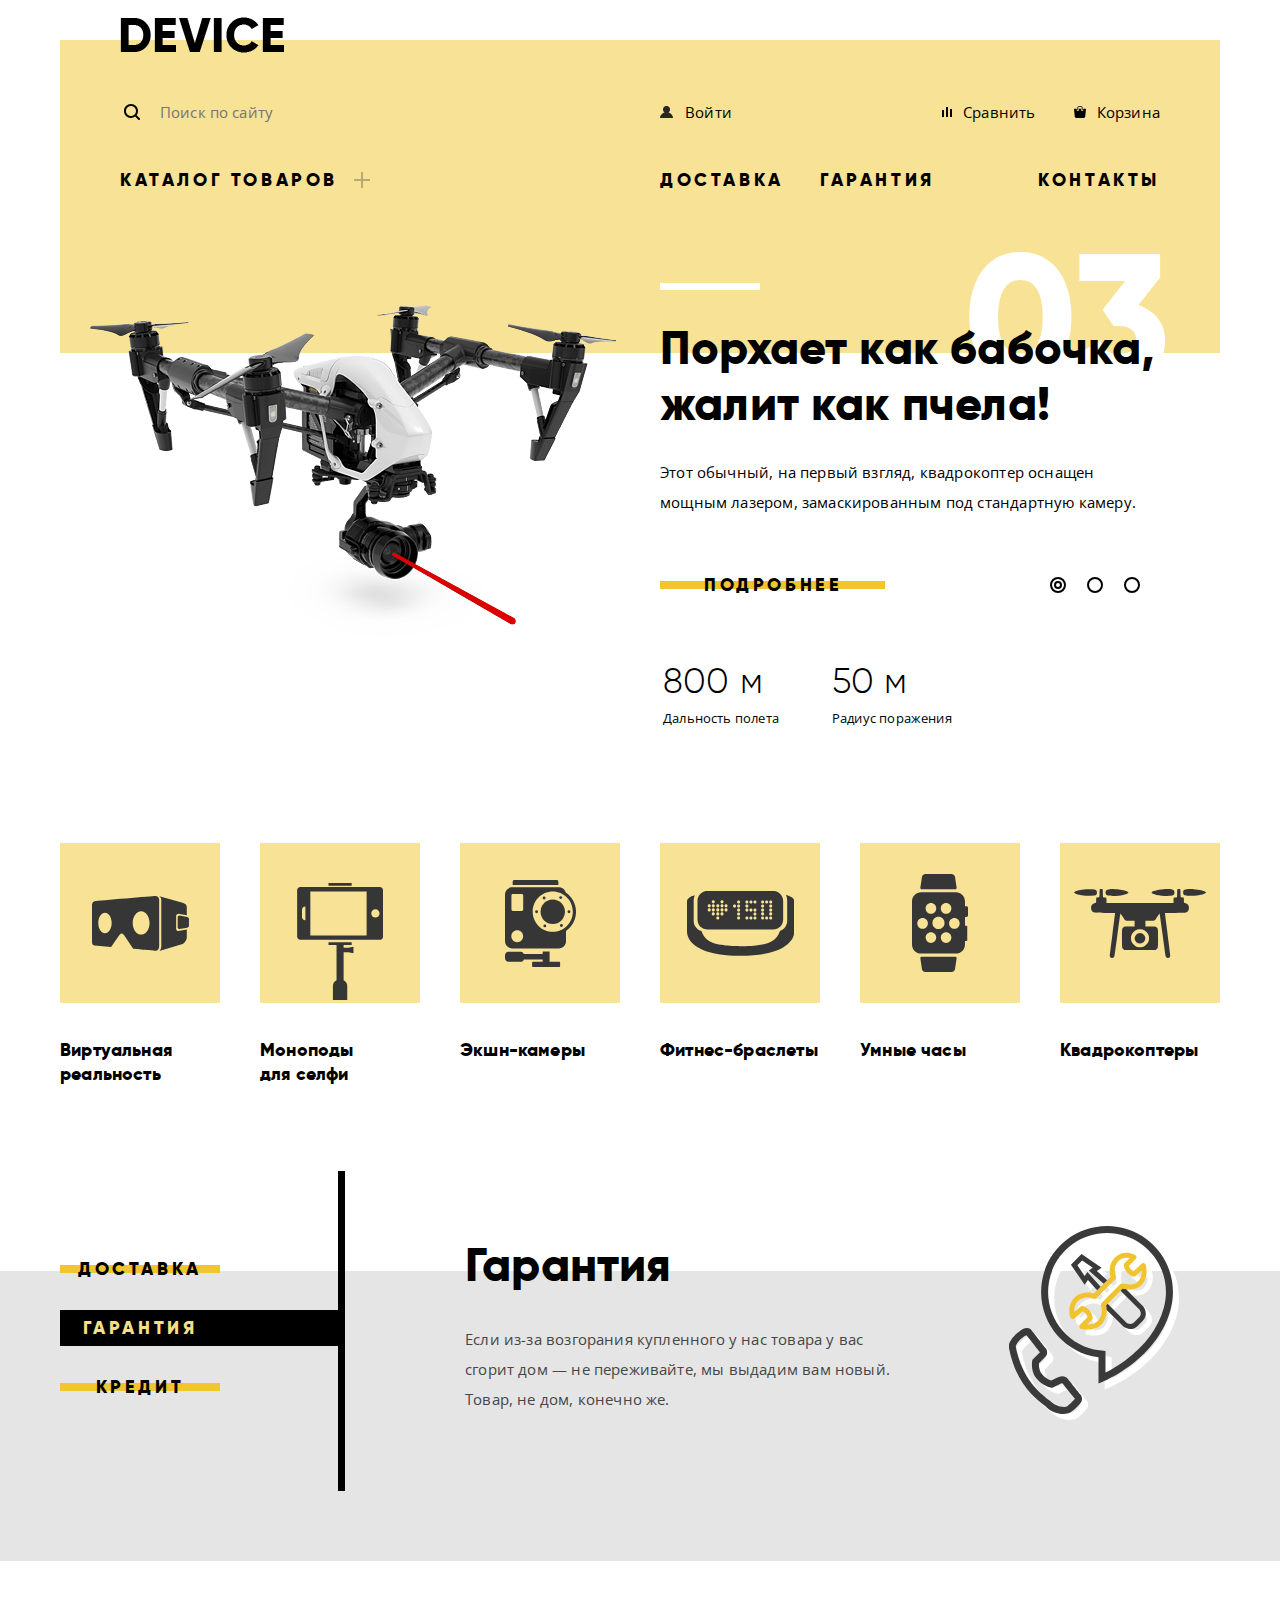
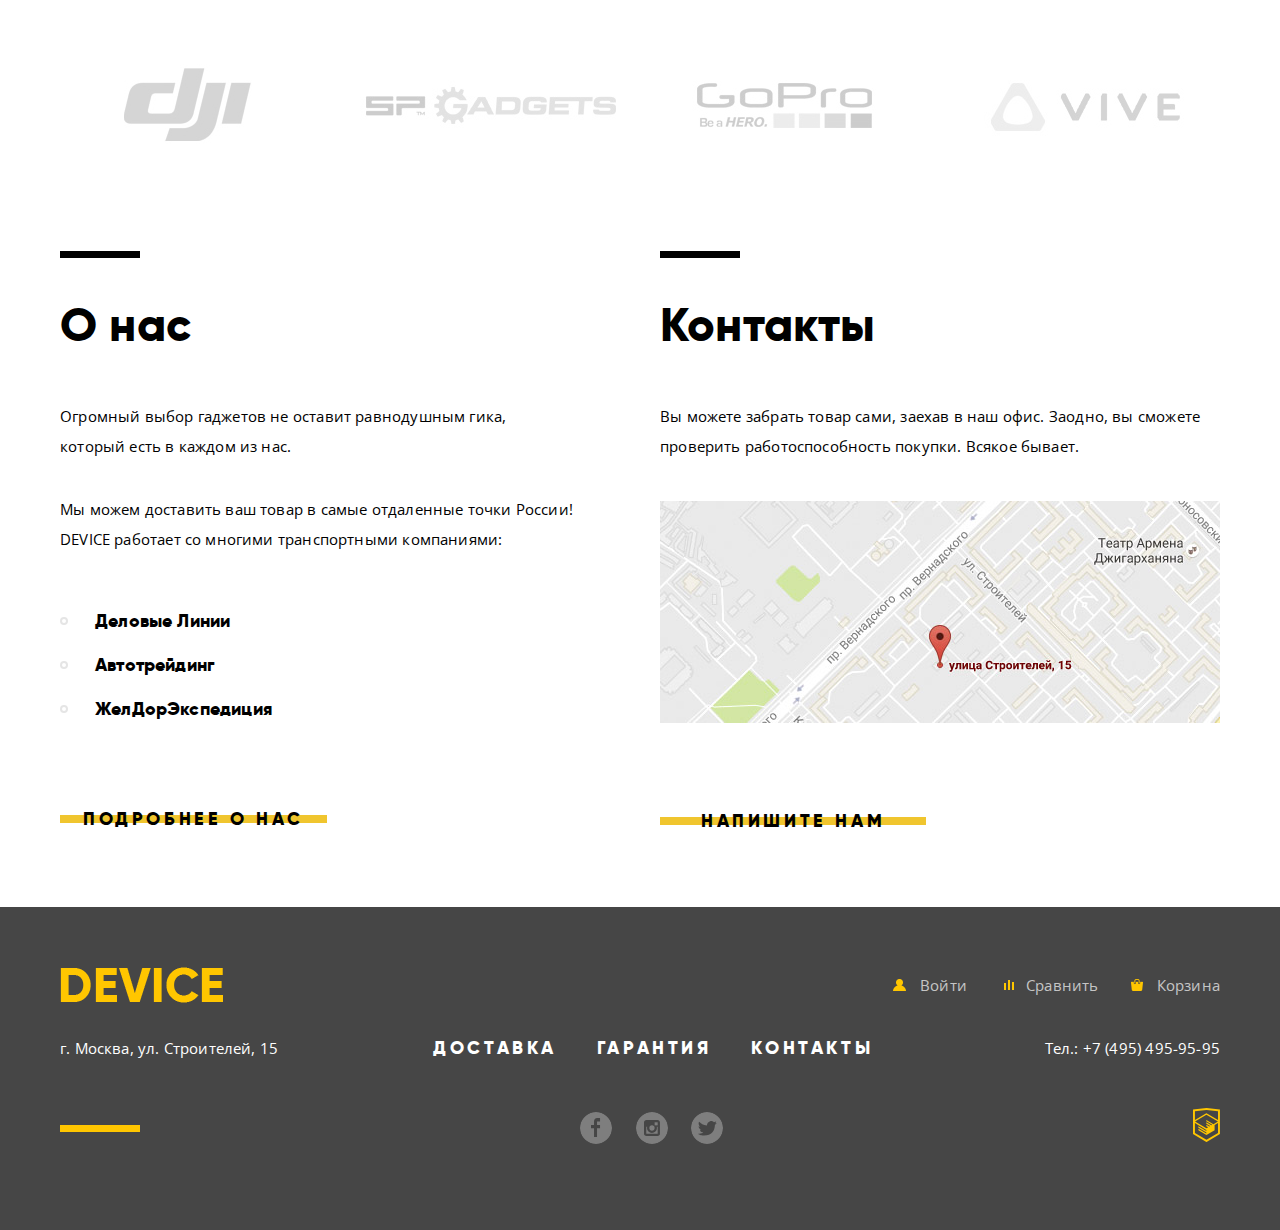
==== commit 48c93340: "Завершает нормальное отображение сайта во всех браузерах" ====
--- a/index.html
+++ b/index.html
@@ -11,7 +11,9 @@
         <header class="main-header">
             <div class="container">
                 <div class="main-header-wrapper">
-                    <a class="main-header-logo">Device</a>
+                    <a class="main-header-logo">
+                        <img class="main-header-logo-image" src="images/logo.png" width="164" height="36" alt="Логотип интернет магазина «DEVCE»">
+                    </a>
                     <div class="user-tools">
                         <div class="user-tools-item user-tools-box" >
                             <form class="user-tools-form" action="https://echo.htmlacademy.ru" method="POST">
@@ -288,7 +290,9 @@
         <footer class="main-footer">
             <div class="container">
                 <div class="footer-top">
-                    <a class="footer-logo">Device</a>
+                    <a class="footer-logo">
+                        <img class="footer-logo-image" src="images/logo-footer.png" width="163" height="36" alt="Логотип интернет магазина «DEVCE»">
+                    </a>
                     <ul class="footer-user-menu">
                         <li><a class="login-link" href="login.html">Войти</a></li>
                         <li><a href="compare.html">Сравнить</a></li>
@@ -324,7 +328,7 @@
                     </ul>
                     <p class="copyright">
                         <a href="https://htmlacademy.ru">
-                            <svg version="1.1" id="Layer_1" xmlns="http://www.w3.org/2000/svg" xmlns:xlink="http://www.w3.org/1999/xlink" x="0px" y="0px" width="26.943px" height="34.09px" viewBox="0 0 26.943 34.09" enable-background="new 0 0 26.943 34.09" xml:space="preserve">
+                            <svg version="1.1" id="Layer_1" xmlns="http://www.w3.org/2000/svg" xmlns:xlink="http://www.w3.org/1999/xlink" x="0px" y="0px" width="26.943px" height="34.09px" viewbox="0 0 26.943 34.09" enable-background="new 0 0 26.943 34.09" xml:space="preserve">
                             <path d="M13.62,0.017L13.472,0L0,1.412v24.661l13.473,8.017l13.43-7.99l0.042-0.025V1.412L13.62,0.017z M25.019,12.127L13.495,5.334 L13.494,5.23l-0.087,0.05l-0.088-0.056v0.109L1.925,12.118V3.147l11.548-1.212l11.547,1.212V12.127z M13.405,6.787L24.923,13.5 l-4.479,2.64l-7.093-4.221l-0.014,1.415l5.904,3.513l-0.86,0.507l-5.03-2.992l-0.014,1.415l3.827,2.275l-0.782,0.523l-3.031-1.787 l-0.014,1.413l1.853,1.091l-1.8,1.081L2.034,13.622L13.405,6.787z M1.925,15.127l11.411,6.791l0.016,1.044L5.41,18.234L5.395,19.65 l7.979,4.795l0.018,1.076l-7.973-4.74l-0.013,1.414l8.021,4.822l0.046,0.025l8.143-4.872l-0.011-5.177l3.415-2.036v10.021 L13.472,31.85L1.925,24.979V15.127z"/>
                             </svg>
                         </a>
@@ -385,9 +389,6 @@
             <button class="modal-close modal-map-close" type="button"><span class="visually-hidden">Закрыть</span></button>
         </section>
         <div class="modal-overlay"></div>
-        <script src="scripts/popup.js"></script>
-        <script src="scripts/write-area.js"></script>
-        <script src="scripts/map.js"></script>
-        <script src="scripts/services.js"></script>
+        <script src="scripts/script.js"></script>
     </body>
 </html>
--- a/styles/style.css
+++ b/styles/style.css
@@ -1,13 +1,13 @@
 @font-face {
     font-family: 'gilroyextrabold';
-    src: url('../fonts/gilroy-extrabold-webfont.woff2') format('woff2');
+    src: url('../fonts/gilroy-extrabold-webfont.woff2') format('woff2'), url('../fonts/gilroyextrabold.woff') format('woff');
     font-weight: normal;
     font-style: normal;
 }
 
 @font-face {
     font-family: 'gilroylight';
-    src: url('../fonts/gilroy-light-webfont.woff2') format('woff2');
+    src: url('../fonts/gilroy-light-webfont.woff2') format('woff2'), url('../fonts/gilroylight.woff') format('woff');
     font-weight: normal;
     font-style: normal;
 }
@@ -258,16 +258,13 @@
     color: #000000;
 }
 
-.main-header-wrapper a:not(.main-header-logo):hover,
-.main-header-wrapper a:not(.main-header-logo):focus,
-.main-header-logo[href="index.html"]:hover,
-.main-header-logo[href="index.html"]:focus {
-    color: rgba(0, 0, 0, 0.6);
-}
-
-.main-header-wrapper a:not(.main-header-logo):active,
-.main-header-logo[href="index.html"]:active {
-    color: rgba(0, 0, 0, 0.3);
+.main-header-logo[href]:hover .main-header-logo-image,
+.main-header-logo[href]:focus .main-header-logo-image {
+    opacity: 0.6;
+}
+
+.main-header-logo[href]:active .main-header-logo-image {
+    opacity: 0.3;
 }
 
 .main-header-logo {
@@ -275,10 +272,9 @@
     top: -23px;
     left: 60px;
 
-    font-size: 48px;
-    line-height: 48px;
-
-    text-transform: uppercase;
+    display: block;
+    width: 164px;
+    height: 36px;
 }
 
 .user-tools {
@@ -1425,20 +1421,18 @@
 }
 
 .footer-logo {
-    font-size: 48px;
-    line-height: 58px;
-    font-weight: normal;
-    color: #ffc600;
-    text-transform: uppercase;
-}
-
-.inner-page .footer-logo:hover,
-.inner-page .footer-logo:focus {
-    color: rgba(255, 198, 0, 0.6)
-}
-
-.inner-page .footer-logo:active {
-    color: rgba(255, 198, 0, 0.3)
+    display: block;
+    width: 163px;
+    height: 36px;
+}
+
+.footer-logo[href]:hover .footer-logo-image,
+.footer-logo[href]:focus .footer-logo-image {
+    opacity: 0.6;
+}
+
+.footer-logo[href]:active .footer-logo-image {
+    opacity: 0.3;
 }
 
 .footer-user-menu {
@@ -2233,14 +2227,12 @@
     display: flex;
     -ms-flex-wrap: wrap;
         flex-wrap: wrap;
-    -webkit-box-align: center;
-        -ms-flex-align: center;
-            align-items: center;
 
     min-height: 70px;
     margin: 0;
     margin-bottom: 70px;
     padding: 0;
+    padding-top: 23px;
 
     font-size: 16px;
     line-height: 24px;
@@ -2433,6 +2425,7 @@
 }
 
 .filter-option {
+    min-height: 25px;
     margin-bottom: 17px;
     padding-left: 40px;
 }
@@ -2586,6 +2579,7 @@
 }
 
 .sort-catalog-wrapper {
+    width: 830px;
     padding-left: 70px;
 
     background-color: #ffffff;
@@ -2601,11 +2595,9 @@
     display: flex;
     -ms-flex-wrap: no-wrap;
         flex-wrap: no-wrap;
-    -webkit-box-align: center;
-        -ms-flex-align: center;
-            align-items: center;
     min-height: 70px;
     margin-bottom: 70px;
+    padding-top: 23px;
 }
 
 .sort::before {
@@ -2618,7 +2610,7 @@
     left: -70px;
     right: 0;
 
-    margin-right: calc(590px - 50vw);
+    margin-right: calc(600px - 50vw);
 
     background-color: rgba(0, 0, 0, 0.08);
 }
